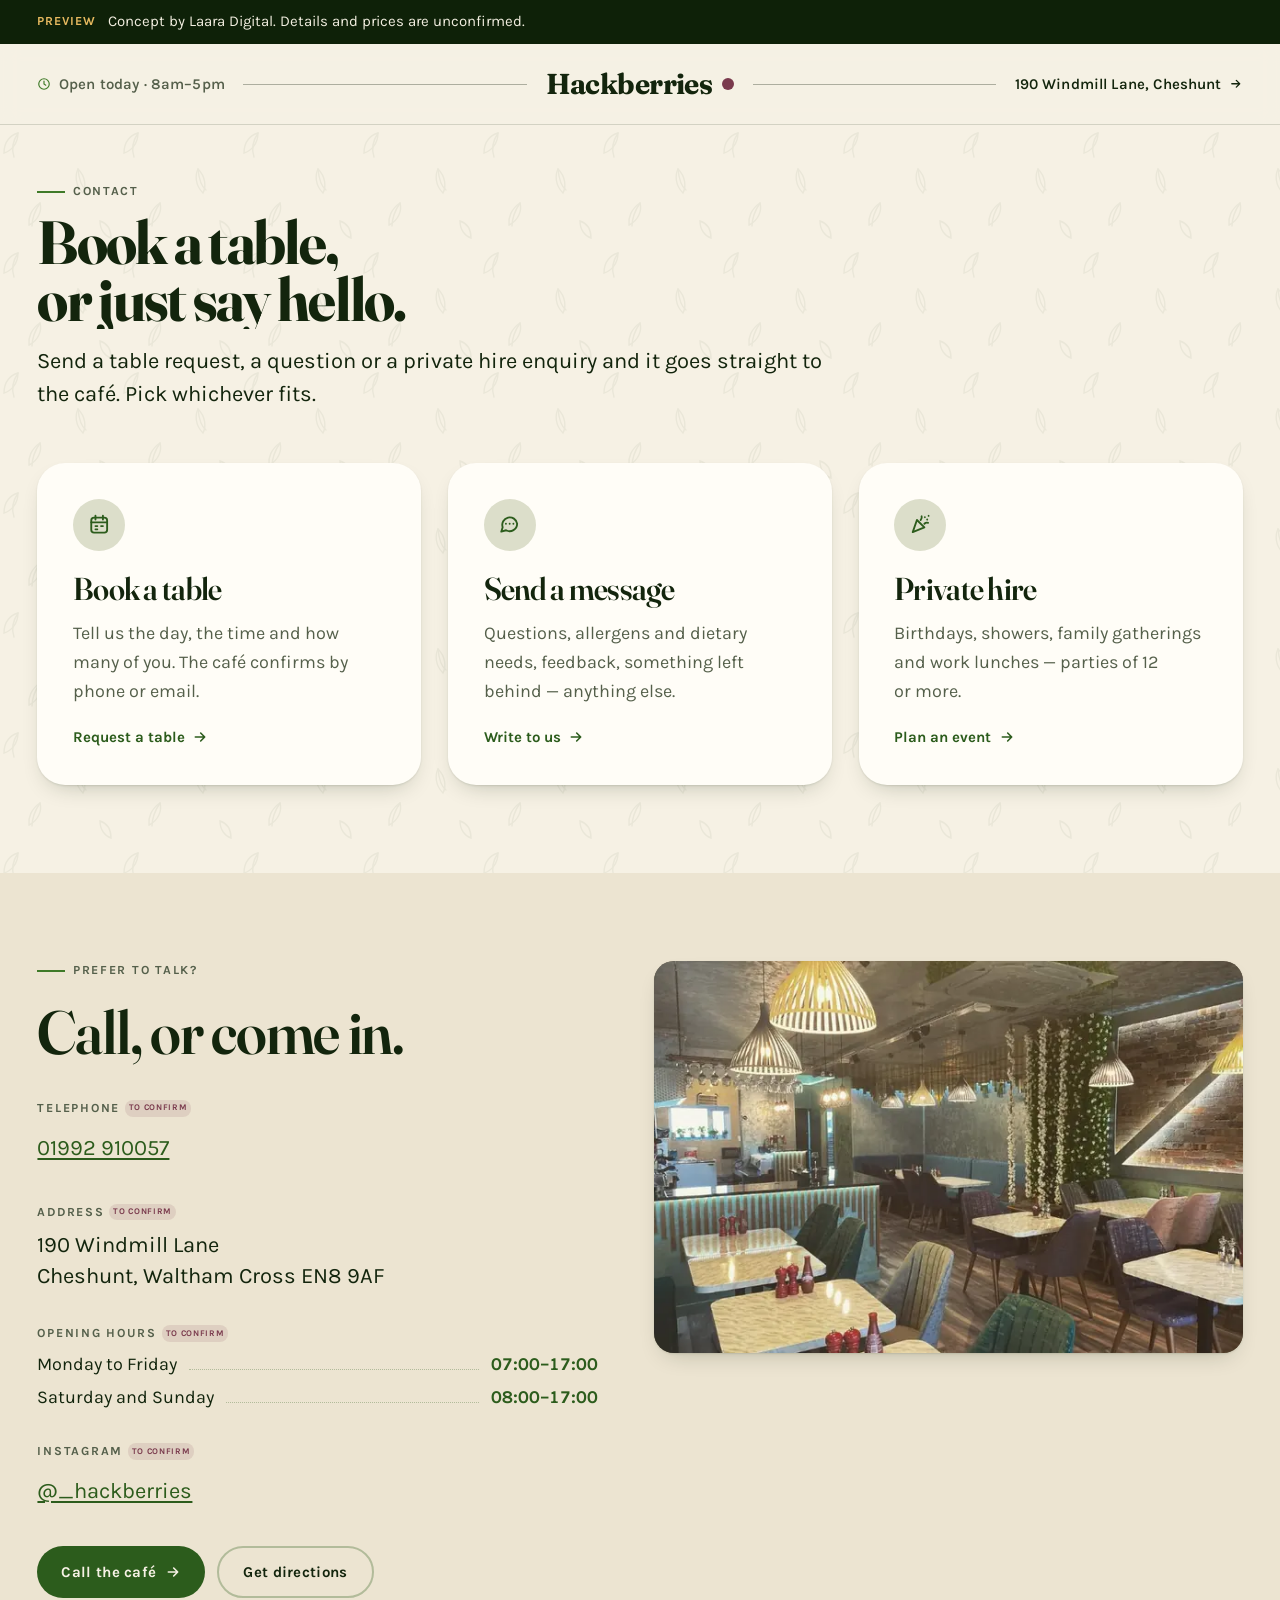
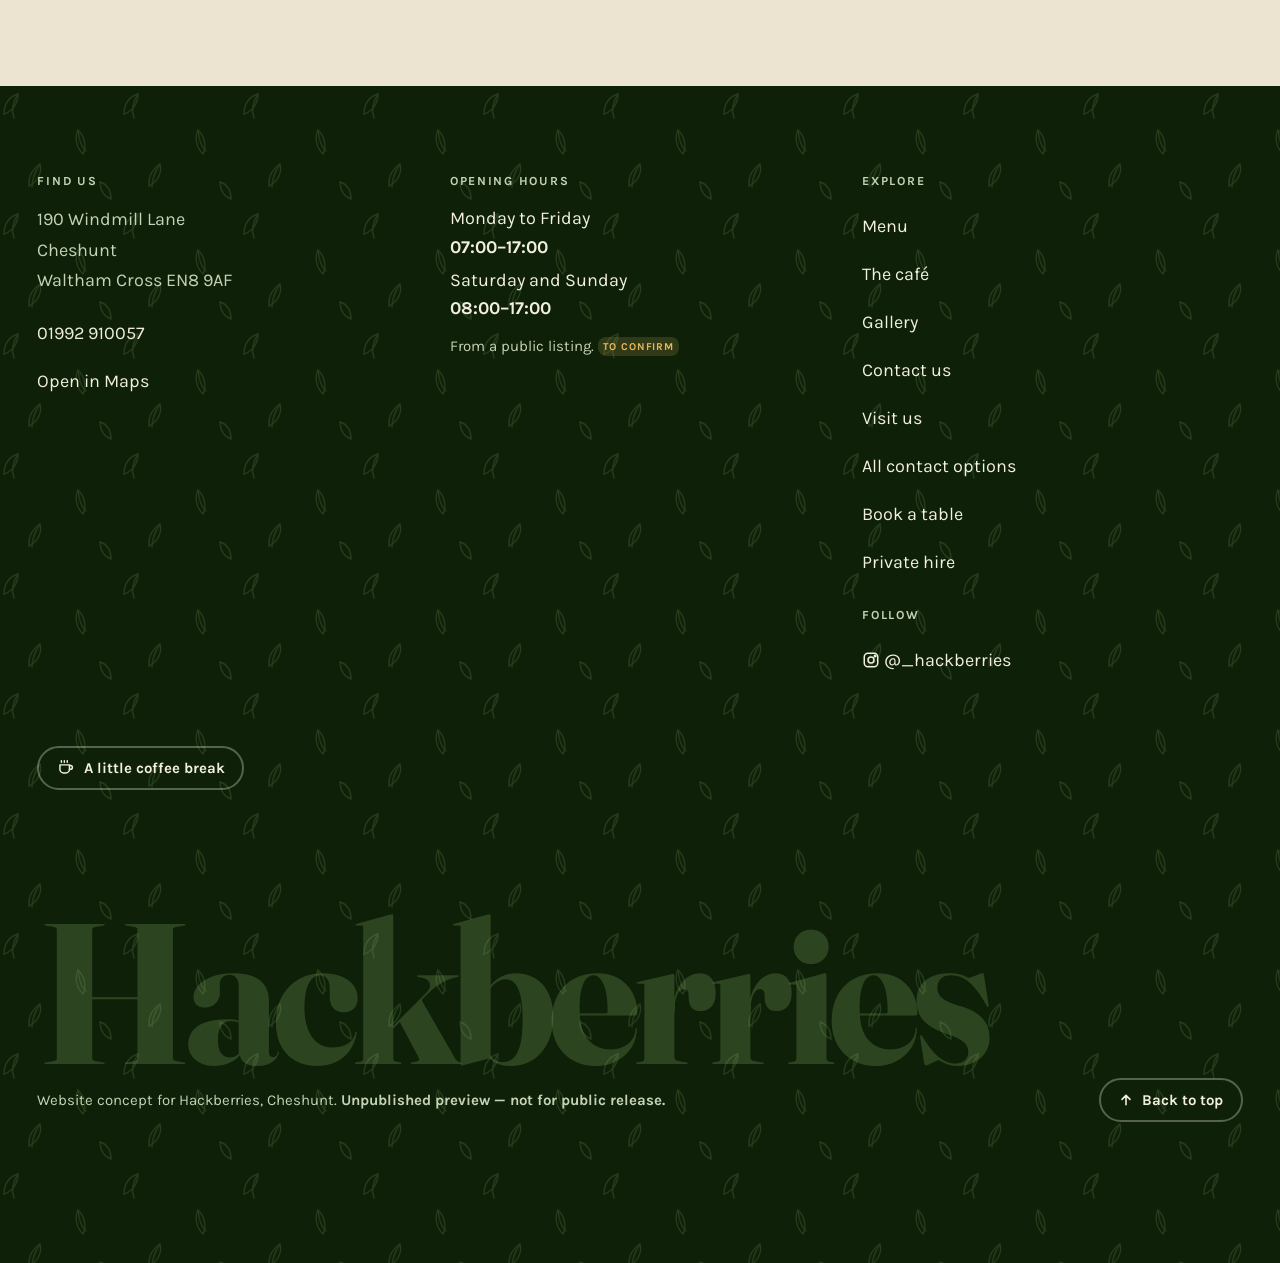
==== contact.html @ 1ef975f0 "Hackberries preview build Co-Authored-By: Claude Opus 5 <noreply@anthropic.com>" ====
<!doctype html>
<html lang="en-GB">
<head>
<meta charset="utf-8">
<meta name="viewport" content="width=device-width, initial-scale=1, viewport-fit=cover">
<title>Contact — Hackberries, Cheshunt</title>
<meta name="description" content="Request a table, send a message or enquire about private hire at Hackberries, the café on Windmill Lane, Cheshunt.">

<!-- Unpublished client concept. This must be reviewed deliberately before any
     real launch: remove the noindex and set STATUS.isPreview to false. -->
<meta name="robots" content="noindex, nofollow">

<meta property="og:type" content="website">
<meta property="og:site_name" content="Hackberries">
<meta property="og:title" content="Contact — Hackberries, Cheshunt">
<meta property="og:description" content="Request a table, send a message or enquire about private hire at Hackberries, the café on Windmill Lane, Cheshunt.">
<meta property="og:image" content="media/dessert-french-toast-square-640.jpg">
<meta property="og:image:width" content="640">
<meta property="og:image:height" content="640">
<meta property="og:image:alt" content="Two thick slices of French toast dusted with icing sugar, piled with banana, strawberries, blueberries, redcurrants, cream and wafer rolls, drizzled with syrup on a blue glazed plate.">
<meta name="twitter:card" content="summary_large_image">
<meta name="theme-color" content="#f7f3ea">

<link rel="icon" href="favicon.svg" type="image/svg+xml">

<link rel="preload" as="font" type="font/woff2" href="fonts/fraunces-latin.woff2" crossorigin>
<link rel="preload" as="font" type="font/woff2" href="fonts/karla-latin.woff2" crossorigin>

<link rel="stylesheet" href="styles/tokens.css">
<link rel="stylesheet" href="styles/base.css">
<link rel="stylesheet" href="styles/components.css">
<link rel="stylesheet" href="styles/sections.css">
<link rel="stylesheet" href="styles/contact.css">
<link rel="stylesheet" href="styles/motion.css">
</head>
<body class="is-contact-page">
<a class="skip-link" href="#main">Skip to content</a>
<div class="preview-bar">
  <div class="shell">
    <b>Preview</b>
    <p>Concept by Laara Digital. Details and prices are unconfirmed.</p>
  </div>
</div>
<span class="header-sentinel" id="header-sentinel" aria-hidden="true"></span>
<header class="site-header" id="site-header">
  <span class="header-progress" id="header-progress" aria-hidden="true"></span>
  <div class="shell header-bar">
    <div class="header-side header-side-start">
      <p class="header-hours" id="header-hours" data-hours="[[[1,2,3,4,5],&quot;7am&quot;,&quot;5pm&quot;],[[6,0],&quot;8am&quot;,&quot;5pm&quot;]]">
        <svg class="icon-clock" viewBox="0 0 24 24" fill="none" stroke="currentColor" stroke-width="2" stroke-linecap="round" stroke-linejoin="round" aria-hidden="true" width="14" height="14"><circle cx="12" cy="12" r="9"/><path d="M12 7v5l3 2"/></svg><span data-hours-text>Open daily · until 5pm</span>
      </p>
      <span class="header-rule" aria-hidden="true"></span>
    </div>
    <a class="wordmark" href="index.html">
      Hackberries<span class="dot-berry" aria-hidden="true"></span>
    </a>
    <div class="header-side header-side-end">
      <span class="header-rule" aria-hidden="true"></span>
      <a class="header-place" href="index.html#visit">
        <span>190 Windmill Lane, Cheshunt</span><svg class="arrow" viewBox="0 0 24 24" fill="none" stroke="currentColor" stroke-width="2.4" stroke-linecap="round" stroke-linejoin="round" aria-hidden="true" width="16" height="16"><path d="M5 12h13M13 6l6 6-6 6"/></svg>
      </a>
      <button class="menu-toggle" type="button" id="menu-toggle"
              aria-expanded="false" aria-controls="nav-panel">
        <span class="bars" aria-hidden="true"><i></i><i></i><i></i></span>
        <span class="label">Menu</span>
      </button>
    </div>
  </div>

</header>

<div class="nav-panel u-dark" id="nav-panel" role="dialog" aria-modal="true"
     aria-label="Site navigation" hidden>
  <div class="nav-panel-head">
    <a class="wordmark" href="index.html">Hackberries<span class="dot-berry" aria-hidden="true"></span></a>
    <button class="nav-panel-close" type="button" id="nav-close" aria-label="Close navigation">
      <svg viewBox="0 0 24 24" fill="none" stroke="currentColor" stroke-width="2.4" stroke-linecap="round" aria-hidden="true"><path d="M6 6l12 12M18 6L6 18"/></svg>
    </button>
  </div>
  <nav aria-label="Main">
    <div class="nav-panel-links">
        <a href="menu.html">
          Menu<span aria-hidden="true">01</span>
        </a>
        <a href="index.html#the-cafe" data-nav-section="the-cafe">
          The café<span aria-hidden="true">02</span>
        </a>
        <a href="index.html#gallery" data-nav-section="gallery">
          Gallery<span aria-hidden="true">03</span>
        </a>
        <a href="index.html#contact-us" data-nav-section="contact-us">
          Contact us<span aria-hidden="true">04</span>
        </a>
        <a href="index.html#visit" data-nav-section="visit">
          Visit us<span aria-hidden="true">05</span>
        </a>
    </div>
  </nav>
  <div class="nav-panel-foot">
    <div class="row">
      <a class="btn" href="#book" data-contact-open="book">Book a table</a>
      <a class="btn btn-secondary" href="tel:+441992910057">Call 01992 910057</a>
      <a class="btn btn-secondary" href="https://www.google.com/maps/search/?api=1&amp;query=Hackberries%2C%20190%20Windmill%20Lane%2C%20Cheshunt%2C%20Waltham%20Cross%20EN8%209AF"
         target="_blank" rel="noopener">Directions</a>
    </div>
    <address>
      190 Windmill Lane<br>
      Cheshunt, Waltham Cross EN8 9AF
    </address>
  </div>
</div>

<main id="main">
<section class="c-hero leafy leafy-dark" id="top">
  <div class="shell">
    <div class="c-hero-copy" data-reveal="drop">
      <p class="eyebrow">Contact</p>
      <h1 data-lines>
        <span class="line"><span>Book a table,</span></span>
        <span class="line"><span>or just say hello.</span></span>
      </h1>
      <p class="lead prose">
        Send a table request, a question or a private hire enquiry and it goes
        straight to the café. Pick whichever fits.
      </p>
    </div>
    <ul class="c-options" data-reveal-group="fan">
      <li>
        <a class="c-option" href="#book" data-contact-open="book">
          <span class="c-option-icon" aria-hidden="true"><svg viewBox="0 0 24 24" fill="none" stroke="currentColor" stroke-width="2" stroke-linecap="round" stroke-linejoin="round" aria-hidden="true"><rect x="3.5" y="5" width="17" height="16" rx="3"/><path d="M3.5 10h17M8 3v4M16 3v4M8 14h2M14 14h2M8 17.5h2"/></svg></span>
          <h2 class="c-option-title">Book a table</h2>
          <p class="c-option-text">Tell us the day, the time and how many of you. The café confirms by phone or email.</p>
          <span class="c-option-go">Request a table <svg class="arrow" viewBox="0 0 24 24" fill="none" stroke="currentColor" stroke-width="2.4" stroke-linecap="round" stroke-linejoin="round" aria-hidden="true" width="16" height="16"><path d="M5 12h13M13 6l6 6-6 6"/></svg></span>
        </a>
      </li>
      <li>
        <a class="c-option" href="#message" data-contact-open="message">
          <span class="c-option-icon" aria-hidden="true"><svg viewBox="0 0 24 24" fill="none" stroke="currentColor" stroke-width="2" stroke-linecap="round" stroke-linejoin="round" aria-hidden="true"><path d="M20.5 11.5a8 8 0 0 1-11.8 7L3.5 20l1.5-4.8a8 8 0 1 1 15.5-3.7z"/><path d="M8.5 11.5h.01M12.5 11.5h.01M16.5 11.5h.01"/></svg></span>
          <h2 class="c-option-title">Send a message</h2>
          <p class="c-option-text">Questions, allergens and dietary needs, feedback, something left behind — anything else.</p>
          <span class="c-option-go">Write to us <svg class="arrow" viewBox="0 0 24 24" fill="none" stroke="currentColor" stroke-width="2.4" stroke-linecap="round" stroke-linejoin="round" aria-hidden="true" width="16" height="16"><path d="M5 12h13M13 6l6 6-6 6"/></svg></span>
        </a>
      </li>
      <li>
        <a class="c-option" href="#private-hire" data-contact-open="private-hire">
          <span class="c-option-icon" aria-hidden="true"><svg viewBox="0 0 24 24" fill="none" stroke="currentColor" stroke-width="2" stroke-linecap="round" stroke-linejoin="round" aria-hidden="true"><path d="M4 20.5l4.5-13 8 8z"/><path d="M13.5 3.5c.5 1.5 0 3-1 4M20.5 10.5c-1.5-.5-3 0-4 1M17 4.5l.01.01M19.5 7l.01.01M21 3l.01.01"/></svg></span>
          <h2 class="c-option-title">Private hire</h2>
          <p class="c-option-text">Birthdays, showers, family gatherings and work lunches — parties of 12 or more.</p>
          <span class="c-option-go">Plan an event <svg class="arrow" viewBox="0 0 24 24" fill="none" stroke="currentColor" stroke-width="2.4" stroke-linecap="round" stroke-linejoin="round" aria-hidden="true" width="16" height="16"><path d="M5 12h13M13 6l6 6-6 6"/></svg></span>
        </a>
      </li>
    </ul>
  </div>
</section>

<section class="section section-band" aria-labelledby="c-direct-h">
  <div class="shell visit-grid">
    <div class="visit-facts" data-reveal="left">
      <div class="section-head c-direct-head">
        <p class="eyebrow">Prefer to talk?</p>
        <h2 id="c-direct-h">Call, or come in.</h2>
      </div>
      <dl class="visit-facts">
        <div class="fact">
          <dt>Telephone <span class="tbc">To confirm</span></dt>
          <dd><a href="tel:+441992910057">01992 910057</a></dd>
        </div>
        <div class="fact">
          <dt>Address <span class="tbc">To confirm</span></dt>
          <dd><address>190 Windmill Lane<br>Cheshunt, Waltham Cross EN8 9AF</address></dd>
        </div>
        <div class="fact">
          <dt>Opening hours <span class="tbc">To confirm</span></dt>
          <dd>
            <ul class="hours-list">
              <li><span class="days">Monday to Friday</span><span class="leader" aria-hidden="true"></span><span class="time">07:00–17:00</span></li>
              <li><span class="days">Saturday and Sunday</span><span class="leader" aria-hidden="true"></span><span class="time">08:00–17:00</span></li>
            </ul>
          </dd>
        </div>
        <div class="fact">
          <dt>Instagram <span class="tbc">To confirm</span></dt>
          <dd><a href="https://www.instagram.com/_hackberries/" target="_blank" rel="noopener">@_hackberries</a></dd>
        </div>
      </dl>
      <div class="visit-actions">
        <a class="btn" href="tel:+441992910057">Call the café <svg class="arrow" viewBox="0 0 24 24" fill="none" stroke="currentColor" stroke-width="2.4" stroke-linecap="round" stroke-linejoin="round" aria-hidden="true" width="16" height="16"><path d="M5 12h13M13 6l6 6-6 6"/></svg></a>
        <a class="btn btn-secondary" href="https://www.google.com/maps/search/?api=1&amp;query=Hackberries%2C%20190%20Windmill%20Lane%2C%20Cheshunt%2C%20Waltham%20Cross%20EN8%209AF" target="_blank" rel="noopener">Get directions</a>
      </div>
    </div>

    <div class="visit-media" data-reveal="right">
      <picture class="frame visit-photo" style="--ph:#796e5b;">
  <source type="image/webp" srcset="media/venue-room-landscape-420.webp 420w, media/venue-room-landscape-640.webp 640w, media/venue-room-landscape-757.webp 757w" sizes="(min-width: 64rem) 40rem, 92vw">
  <img src="media/venue-room-landscape-640.jpg" srcset="media/venue-room-landscape-420.jpg 420w, media/venue-room-landscape-640.jpg 640w, media/venue-room-landscape-757.jpg 757w" sizes="(min-width: 64rem) 40rem, 92vw"
       width="757" height="505" alt="Inside Hackberries: marble-topped tables with green and blue velvet chairs and banquettes, rattan pendant lights, an exposed brick wall and a foliage wall hung with white flowers."
       loading="lazy" decoding="async">
</picture>
    </div>
  </div>
</section>

<div class="shell c-noscript-forms">
<dialog class="contact-dialog" id="contact-dialog" aria-labelledby="contact-title"
        data-hours="[[[1,2,3,4,5],&quot;07:00&quot;,&quot;17:00&quot;],[[6,0],&quot;08:00&quot;,&quot;17:00&quot;]]" data-last-slot="60"
        data-hire-from="12" data-endpoint=""
        data-phone="01992 910057">
  <div class="contact-sheet">
    <div class="contact-head">
      <div>
        <h2 class="contact-title" id="contact-title">Get in touch</h2>
        <p class="contact-sub">Straight to the café. No email app needed.</p>
      </div>
      <button class="contact-close" type="button" data-contact-close aria-label="Close">
        <svg viewBox="0 0 24 24" fill="none" stroke="currentColor" stroke-width="2.4" stroke-linecap="round" aria-hidden="true"><path d="M6 6l12 12M18 6L6 18"/></svg>
      </button>
    </div>
    <p class="cf-preview" role="note"><strong>Preview.</strong>
      These forms are not connected yet, so nothing is sent. Add the Web3Forms
      Access Key in site/data/business.mjs to switch them on.</p>
    <div class="contact-tabs" role="tablist" aria-label="What would you like to do?">
      <span class="contact-tabs-thumb" aria-hidden="true"></span>
      <button class="contact-tab" type="button" role="tab"
              id="contact-tab-book" aria-controls="book" aria-selected="true"
              tabindex="0" data-contact-tab="book">
        <svg viewBox="0 0 24 24" fill="none" stroke="currentColor" stroke-width="2" stroke-linecap="round" stroke-linejoin="round" aria-hidden="true"><rect x="3.5" y="5" width="17" height="16" rx="3"/><path d="M3.5 10h17M8 3v4M16 3v4M8 14h2M14 14h2M8 17.5h2"/></svg><span>Book a table</span>
      </button>
      <button class="contact-tab" type="button" role="tab"
              id="contact-tab-message" aria-controls="message" aria-selected="false"
              tabindex="-1" data-contact-tab="message">
        <svg viewBox="0 0 24 24" fill="none" stroke="currentColor" stroke-width="2" stroke-linecap="round" stroke-linejoin="round" aria-hidden="true"><path d="M20.5 11.5a8 8 0 0 1-11.8 7L3.5 20l1.5-4.8a8 8 0 1 1 15.5-3.7z"/><path d="M8.5 11.5h.01M12.5 11.5h.01M16.5 11.5h.01"/></svg><span>Send a message</span>
      </button>
      <button class="contact-tab" type="button" role="tab"
              id="contact-tab-private-hire" aria-controls="private-hire" aria-selected="false"
              tabindex="-1" data-contact-tab="private-hire">
        <svg viewBox="0 0 24 24" fill="none" stroke="currentColor" stroke-width="2" stroke-linecap="round" stroke-linejoin="round" aria-hidden="true"><path d="M4 20.5l4.5-13 8 8z"/><path d="M13.5 3.5c.5 1.5 0 3-1 4M20.5 10.5c-1.5-.5-3 0-4 1M17 4.5l.01.01M19.5 7l.01.01M21 3l.01.01"/></svg><span>Private hire</span>
      </button>
    </div>
    <div class="contact-panel" role="tabpanel" id="book"
         aria-labelledby="contact-tab-book" data-contact-panel="book">
      <h3 class="cf-panel-title">Book a table</h3>
      <form class="contact-form" data-contact-form="book"
            action="#" method="POST">
        <input type="hidden" name="access_key" value="">
        <input type="hidden" name="subject" value="Table request — Hackberries website">
        <input type="hidden" name="from_name" value="Hackberries website">
        <input type="hidden" name="enquiry" value="Table request">
        <!-- Honeypot: Web3Forms silently drops any submission where this
             checkbox is checked. A real, but off-screen, form control - never
             merely visually hidden - so it is not in the tab order and a
             screen reader has nothing to announce. -->
        <input class="cf-trap" type="checkbox" name="botcheck" tabindex="-1" autocomplete="off" aria-hidden="true">
        <p class="cf-required-note small muted">Fields marked <span class="cf-req" aria-hidden="true">*</span><span class="visually-hidden">with an asterisk</span> are required.</p>
        <div class="cf-grid">
        <div class="cf-field">
          <label class="cf-label" for="cf-book-name">Your name <span class="cf-req" aria-hidden="true">*</span></label>
          <input class="cf-input" type="text" id="cf-book-name" name="name" required
            aria-describedby="cf-book-name-err" data-share="name" autocomplete="name" placeholder="Jane Smith">
          
          <p class="cf-error" id="cf-book-name-err" hidden></p>
        </div>
        <div class="cf-field">
          <label class="cf-label" for="cf-book-email">Email <span class="cf-req" aria-hidden="true">*</span></label>
          <input class="cf-input" type="email" id="cf-book-email" name="email" required
            aria-describedby="cf-book-email-err" data-share="email" autocomplete="email" placeholder="jane@example.com">
          
          <p class="cf-error" id="cf-book-email-err" hidden></p>
        </div>
        <div class="cf-field cf-span-2">
          <label class="cf-label" for="cf-book-phone">Phone <span class="cf-req" aria-hidden="true">*</span></label>
          <input class="cf-input" type="tel" id="cf-book-phone" name="phone" required
            aria-describedby="cf-book-phone-err" data-share="phone" inputmode="tel" pattern="[0-9 +\(\)\-]{10,20}" autocomplete="tel" placeholder="07700 900000">
          
          <p class="cf-error" id="cf-book-phone-err" hidden></p>
        </div>
        <div class="cf-row-3 cf-span-2">
        <div class="cf-field">
          <label class="cf-label" for="cf-book-date">Date <span class="cf-req" aria-hidden="true">*</span></label>
          <input class="cf-input" type="date" id="cf-book-date" name="date" required
            aria-describedby="cf-book-date-err" data-date>
          
          <p class="cf-error" id="cf-book-date-err" hidden></p>
        </div>
        <div class="cf-field">
          <label class="cf-label" for="cf-book-time"><svg class="icon-clock" viewBox="0 0 24 24" fill="none" stroke="currentColor" stroke-width="2" stroke-linecap="round" stroke-linejoin="round" aria-hidden="true" width="14" height="14"><circle cx="12" cy="12" r="9"/><path d="M12 7v5l3 2"/></svg>Time <span class="cf-req" aria-hidden="true">*</span></label>
          <select class="cf-input cf-select" id="cf-book-time" name="time" required
            aria-describedby="cf-book-time-err" data-time>
            <option value="">Select…</option>
            <option value="07:00">7am</option>
            <option value="07:30">7:30am</option>
            <option value="08:00">8am</option>
            <option value="08:30">8:30am</option>
            <option value="09:00">9am</option>
            <option value="09:30">9:30am</option>
            <option value="10:00">10am</option>
            <option value="10:30">10:30am</option>
            <option value="11:00">11am</option>
            <option value="11:30">11:30am</option>
            <option value="12:00">12pm</option>
            <option value="12:30">12:30pm</option>
            <option value="13:00">1pm</option>
            <option value="13:30">1:30pm</option>
            <option value="14:00">2pm</option>
            <option value="14:30">2:30pm</option>
            <option value="15:00">3pm</option>
            <option value="15:30">3:30pm</option>
            <option value="16:00">4pm</option>
          </select>
          
          <p class="cf-error" id="cf-book-time-err" hidden></p>
        </div>
        <div class="cf-field">
          <label class="cf-label" for="cf-book-guests">Guests <span class="cf-req" aria-hidden="true">*</span></label>
          <input class="cf-input" type="number" id="cf-book-guests" name="guests" required
            aria-describedby="cf-book-guests-err" min="1" max="11" step="1" inputmode="numeric" data-guests placeholder="2">
          
          <p class="cf-error" id="cf-book-guests-err" hidden></p>
        </div>
        </div>
        <p class="cf-switch-note cf-span-2 small muted">Party of 12 or more?
          <a href="#private-hire" data-contact-switch="private-hire">Ask about private hire</a>.</p>
        <div class="cf-field cf-span-2">
          <label class="cf-label" for="cf-book-requests">Special requests</label>
          <textarea class="cf-input cf-textarea" rows="3" id="cf-book-requests" name="requests"
            aria-describedby="cf-book-requests-err" placeholder="Allergies, a high chair, celebrating something…"></textarea>
          
          <p class="cf-error" id="cf-book-requests-err" hidden></p>
        </div>
        </div>
        <p class="cf-alert" role="alert" data-contact-alert hidden></p>
        <button class="btn cf-submit" type="submit">
          <span data-submit-label>Request a table</span> <svg class="arrow" viewBox="0 0 24 24" fill="none" stroke="currentColor" stroke-width="2.4" stroke-linecap="round" stroke-linejoin="round" aria-hidden="true" width="16" height="16"><path d="M5 12h13M13 6l6 6-6 6"/></svg>
        </button>
        <p class="cf-foot small muted">This is a request, not a confirmed booking — the café will get back to you. Prefer to talk? Call <a href="tel:+441992910057">01992 910057</a>.</p>
      </form>
      <div class="cf-done" data-contact-done="book" tabindex="-1" hidden>
        <span class="cf-done-mark" aria-hidden="true"><svg viewBox="0 0 24 24" fill="none" stroke="currentColor" stroke-width="2.4" stroke-linecap="round" stroke-linejoin="round" aria-hidden="true"><path d="M5 12.5l4.5 4.5L19 7.5"/></svg></span>
        <h3 class="cf-done-title">Request sent</h3>
        <p class="cf-done-text" data-done-text></p>
        <div class="cf-done-actions">
          <button class="btn" type="button" data-contact-close>Done</button>
          <button class="btn btn-secondary" type="button" data-contact-again>Send another</button>
        </div>
      </div>
    </div>
    <div class="contact-panel" role="tabpanel" id="message"
         aria-labelledby="contact-tab-message" data-contact-panel="message">
      <h3 class="cf-panel-title">Send a message</h3>
      <form class="contact-form" data-contact-form="message"
            action="#" method="POST">
        <input type="hidden" name="access_key" value="">
        <input type="hidden" name="subject" value="Message — Hackberries website">
        <input type="hidden" name="from_name" value="Hackberries website">
        <input type="hidden" name="enquiry" value="Message">
        <!-- Honeypot: Web3Forms silently drops any submission where this
             checkbox is checked. A real, but off-screen, form control - never
             merely visually hidden - so it is not in the tab order and a
             screen reader has nothing to announce. -->
        <input class="cf-trap" type="checkbox" name="botcheck" tabindex="-1" autocomplete="off" aria-hidden="true">
        <p class="cf-required-note small muted">Fields marked <span class="cf-req" aria-hidden="true">*</span><span class="visually-hidden">with an asterisk</span> are required.</p>
        <div class="cf-grid">
        <div class="cf-field">
          <label class="cf-label" for="cf-message-name">Your name <span class="cf-req" aria-hidden="true">*</span></label>
          <input class="cf-input" type="text" id="cf-message-name" name="name" required
            aria-describedby="cf-message-name-err" data-share="name" autocomplete="name" placeholder="Jane Smith">
          
          <p class="cf-error" id="cf-message-name-err" hidden></p>
        </div>
        <div class="cf-field">
          <label class="cf-label" for="cf-message-email">Email <span class="cf-req" aria-hidden="true">*</span></label>
          <input class="cf-input" type="email" id="cf-message-email" name="email" required
            aria-describedby="cf-message-email-err" data-share="email" autocomplete="email" placeholder="jane@example.com">
          
          <p class="cf-error" id="cf-message-email-err" hidden></p>
        </div>
        <div class="cf-field cf-span-2">
          <label class="cf-label" for="cf-message-phone">Phone (optional)</label>
          <input class="cf-input" type="tel" id="cf-message-phone" name="phone"
            aria-describedby="cf-message-phone-err" data-share="phone" inputmode="tel" pattern="[0-9 +\(\)\-]{10,20}" autocomplete="tel" placeholder="07700 900000">
          
          <p class="cf-error" id="cf-message-phone-err" hidden></p>
        </div>
        <div class="cf-field cf-span-2">
          <label class="cf-label" for="cf-message-topic">What is it about? <span class="cf-req" aria-hidden="true">*</span></label>
          <select class="cf-input cf-select" id="cf-message-topic" name="topic" required
            aria-describedby="cf-message-topic-err">
            <option value="">Choose…</option>
            <option value="General question">General question</option>
            <option value="Allergens and dietary needs">Allergens and dietary needs</option>
            <option value="Feedback">Feedback</option>
            <option value="Lost property">Lost property</option>
            <option value="Something else">Something else</option>
          </select>
          
          <p class="cf-error" id="cf-message-topic-err" hidden></p>
        </div>
        <div class="cf-field cf-span-2">
          <label class="cf-label" for="cf-message-message">Message <span class="cf-req" aria-hidden="true">*</span></label>
          <textarea class="cf-input cf-textarea" rows="5" id="cf-message-message" name="message" required
            aria-describedby="cf-message-message-err" minlength="10" placeholder="How can we help?"></textarea>
          
          <p class="cf-error" id="cf-message-message-err" hidden></p>
        </div>
        </div>
        <p class="cf-alert" role="alert" data-contact-alert hidden></p>
        <button class="btn cf-submit" type="submit">
          <span data-submit-label>Send message</span> <svg class="arrow" viewBox="0 0 24 24" fill="none" stroke="currentColor" stroke-width="2.4" stroke-linecap="round" stroke-linejoin="round" aria-hidden="true" width="16" height="16"><path d="M5 12h13M13 6l6 6-6 6"/></svg>
        </button>
        <p class="cf-foot small muted">We read every message and reply by email. For anything on the day, call <a href="tel:+441992910057">01992 910057</a>.</p>
      </form>
      <div class="cf-done" data-contact-done="message" tabindex="-1" hidden>
        <span class="cf-done-mark" aria-hidden="true"><svg viewBox="0 0 24 24" fill="none" stroke="currentColor" stroke-width="2.4" stroke-linecap="round" stroke-linejoin="round" aria-hidden="true"><path d="M5 12.5l4.5 4.5L19 7.5"/></svg></span>
        <h3 class="cf-done-title">Message sent</h3>
        <p class="cf-done-text" data-done-text></p>
        <div class="cf-done-actions">
          <button class="btn" type="button" data-contact-close>Done</button>
          <button class="btn btn-secondary" type="button" data-contact-again>Send another</button>
        </div>
      </div>
    </div>
    <div class="contact-panel" role="tabpanel" id="private-hire"
         aria-labelledby="contact-tab-private-hire" data-contact-panel="private-hire">
      <h3 class="cf-panel-title">Private hire</h3>
      <form class="contact-form" data-contact-form="private-hire"
            action="#" method="POST">
        <input type="hidden" name="access_key" value="">
        <input type="hidden" name="subject" value="Private hire enquiry — Hackberries website">
        <input type="hidden" name="from_name" value="Hackberries website">
        <input type="hidden" name="enquiry" value="Private hire">
        <!-- Honeypot: Web3Forms silently drops any submission where this
             checkbox is checked. A real, but off-screen, form control - never
             merely visually hidden - so it is not in the tab order and a
             screen reader has nothing to announce. -->
        <input class="cf-trap" type="checkbox" name="botcheck" tabindex="-1" autocomplete="off" aria-hidden="true">
        <p class="cf-required-note small muted">Fields marked <span class="cf-req" aria-hidden="true">*</span><span class="visually-hidden">with an asterisk</span> are required.</p>
        <div class="cf-grid">
        <div class="cf-field">
          <label class="cf-label" for="cf-private-hire-name">Your name <span class="cf-req" aria-hidden="true">*</span></label>
          <input class="cf-input" type="text" id="cf-private-hire-name" name="name" required
            aria-describedby="cf-private-hire-name-err" data-share="name" autocomplete="name" placeholder="Jane Smith">
          
          <p class="cf-error" id="cf-private-hire-name-err" hidden></p>
        </div>
        <div class="cf-field">
          <label class="cf-label" for="cf-private-hire-email">Email <span class="cf-req" aria-hidden="true">*</span></label>
          <input class="cf-input" type="email" id="cf-private-hire-email" name="email" required
            aria-describedby="cf-private-hire-email-err" data-share="email" autocomplete="email" placeholder="jane@example.com">
          
          <p class="cf-error" id="cf-private-hire-email-err" hidden></p>
        </div>
        <div class="cf-field cf-span-2">
          <label class="cf-label" for="cf-private-hire-phone">Phone <span class="cf-req" aria-hidden="true">*</span></label>
          <input class="cf-input" type="tel" id="cf-private-hire-phone" name="phone" required
            aria-describedby="cf-private-hire-phone-err" data-share="phone" inputmode="tel" pattern="[0-9 +\(\)\-]{10,20}" autocomplete="tel" placeholder="07700 900000">
          
          <p class="cf-error" id="cf-private-hire-phone-err" hidden></p>
        </div>
        <div class="cf-field">
          <label class="cf-label" for="cf-private-hire-occasion">Occasion <span class="cf-req" aria-hidden="true">*</span></label>
          <select class="cf-input cf-select" id="cf-private-hire-occasion" name="occasion" required
            aria-describedby="cf-private-hire-occasion-err">
            <option value="">Choose…</option>
            <option value="Birthday">Birthday</option>
            <option value="Baby shower">Baby shower</option>
            <option value="Christening or family gathering">Christening or family gathering</option>
            <option value="Work breakfast or lunch">Work breakfast or lunch</option>
            <option value="Something else">Something else</option>
          </select>
          
          <p class="cf-error" id="cf-private-hire-occasion-err" hidden></p>
        </div>
        <div class="cf-field">
          <label class="cf-label" for="cf-private-hire-date">Preferred date <span class="cf-req" aria-hidden="true">*</span></label>
          <input class="cf-input" type="date" id="cf-private-hire-date" name="date" required
            aria-describedby="cf-private-hire-date-err" data-date>
          
          <p class="cf-error" id="cf-private-hire-date-err" hidden></p>
        </div>
        <div class="cf-field">
          <label class="cf-label" for="cf-private-hire-time_of_day">Time of day <span class="cf-req" aria-hidden="true">*</span></label>
          <select class="cf-input cf-select" id="cf-private-hire-time_of_day" name="time_of_day" required
            aria-describedby="cf-private-hire-time_of_day-err">
            <option value="">Choose…</option>
            <option value="Morning">Morning</option>
            <option value="Lunchtime">Lunchtime</option>
            <option value="Afternoon">Afternoon</option>
            <option value="Flexible">Flexible</option>
          </select>
          
          <p class="cf-error" id="cf-private-hire-time_of_day-err" hidden></p>
        </div>
        <div class="cf-field">
          <label class="cf-label" for="cf-private-hire-guests">Guests (approx.) <span class="cf-req" aria-hidden="true">*</span></label>
          <input class="cf-input" type="number" id="cf-private-hire-guests" name="guests" required
            aria-describedby="cf-private-hire-guests-err" min="1" max="200" step="1" inputmode="numeric" placeholder="20">
          
          <p class="cf-error" id="cf-private-hire-guests-err" hidden></p>
        </div>
        <div class="cf-field cf-span-2">
          <label class="cf-label" for="cf-private-hire-details">Tell us about it</label>
          <textarea class="cf-input cf-textarea" rows="4" id="cf-private-hire-details" name="details"
            aria-describedby="cf-private-hire-details-err" placeholder="Food and drinks you would like, decorations, a cake, budget, accessibility…"></textarea>
          
          <p class="cf-error" id="cf-private-hire-details-err" hidden></p>
        </div>
        </div>
        <p class="cf-alert" role="alert" data-contact-alert hidden></p>
        <button class="btn cf-submit" type="submit">
          <span data-submit-label>Send enquiry</span> <svg class="arrow" viewBox="0 0 24 24" fill="none" stroke="currentColor" stroke-width="2.4" stroke-linecap="round" stroke-linejoin="round" aria-hidden="true" width="16" height="16"><path d="M5 12h13M13 6l6 6-6 6"/></svg>
        </button>
        <p class="cf-foot small muted">Tell us roughly what you have in mind and the café will come back with what is possible. Or call <a href="tel:+441992910057">01992 910057</a>.</p>
      </form>
      <div class="cf-done" data-contact-done="private-hire" tabindex="-1" hidden>
        <span class="cf-done-mark" aria-hidden="true"><svg viewBox="0 0 24 24" fill="none" stroke="currentColor" stroke-width="2.4" stroke-linecap="round" stroke-linejoin="round" aria-hidden="true"><path d="M5 12.5l4.5 4.5L19 7.5"/></svg></span>
        <h3 class="cf-done-title">Enquiry sent</h3>
        <p class="cf-done-text" data-done-text></p>
        <div class="cf-done-actions">
          <button class="btn" type="button" data-contact-close>Done</button>
          <button class="btn btn-secondary" type="button" data-contact-again>Send another</button>
        </div>
      </div>
    </div>
  </div>
</dialog>
</div>
</main>

<footer class="site-footer u-dark leafy">
  <div class="shell">
    <div class="footer-grid">
      <div class="footer-col">
        <h2>Find us</h2>
        <address>
          190 Windmill Lane<br>
          Cheshunt<br>
          Waltham Cross EN8 9AF
        </address>
        <ul style="margin-top:1rem">
          <li><a href="tel:+441992910057">01992 910057</a></li>
          <li><a href="https://www.google.com/maps/search/?api=1&amp;query=Hackberries%2C%20190%20Windmill%20Lane%2C%20Cheshunt%2C%20Waltham%20Cross%20EN8%209AF" target="_blank" rel="noopener">Open in Maps</a></li>
        </ul>
      </div>
      <div class="footer-col">
        <h2>Opening hours</h2>
        <ul>
          <li>Monday to Friday<br><strong>07:00–17:00</strong></li>
          <li>Saturday and Sunday<br><strong>08:00–17:00</strong></li>
        </ul>
        <p class="small muted" style="margin-top:.75rem">From a public listing. <span class="tbc">To confirm</span></p>
      </div>
      <div class="footer-col">
        <h2>Explore</h2>
        <ul>
          <li><a href="menu.html">Menu</a></li>
          <li><a href="index.html#the-cafe">The café</a></li>
          <li><a href="index.html#gallery">Gallery</a></li>
          <li><a href="index.html#contact-us">Contact us</a></li>
          <li><a href="index.html#visit">Visit us</a></li>
          <li><a href="contact.html">All contact options</a></li>
          <li><a href="#book" data-contact-open="book">Book a table</a></li>
          <li><a href="#private-hire" data-contact-open="private-hire">Private hire</a></li>
        </ul>
        <h2 style="margin-top:1.5rem">Follow</h2>
        <ul>
        <li><a href="https://www.instagram.com/_hackberries/" target="_blank" rel="noopener"><svg viewBox="0 0 24 24" fill="none" stroke="currentColor" stroke-width="2" stroke-linecap="round" aria-hidden="true" width="18" height="18"><rect x="3" y="3" width="18" height="18" rx="5"/><circle cx="12" cy="12" r="4"/><circle cx="17.5" cy="6.5" r="1"/></svg>&nbsp;@_hackberries</a></li>
        </ul>
      </div>
    </div>

    <div class="coffee-break" id="coffee-break">
      <button class="coffee-btn" type="button" id="coffee-btn"
              aria-describedby="coffee-status">
        <svg viewBox="0 0 24 24" fill="none" stroke="currentColor" stroke-width="2" stroke-linecap="round" stroke-linejoin="round" aria-hidden="true"><path d="M4 8h13v6a5 5 0 0 1-5 5H9a5 5 0 0 1-5-5z"/><path d="M17 9h1.5a2.5 2.5 0 0 1 0 5H17"/><path d="M6 2.5v2M10 2.5v2M14 2.5v2"/></svg><span>A little coffee break</span>
      </button>
      <button class="coffee-btn" type="button" id="coffee-clear" hidden>Clear</button>
      <p class="coffee-status" id="coffee-status" role="status"></p>
      <div class="bean-field" id="bean-field" aria-hidden="true"></div>
    </div>

    <p class="footer-wordmark" aria-hidden="true">Hackberries</p>

    

    <div class="footer-bar">
      <p>
        Website concept for Hackberries, Cheshunt.
        <strong>Unpublished preview — not for public release.</strong>
      </p>
      <a class="to-top" href="#top"><svg viewBox="0 0 24 24" fill="none" stroke="currentColor" stroke-width="2.4" stroke-linecap="round" stroke-linejoin="round" aria-hidden="true" width="16" height="16"><path d="M12 19V5M6 11l6-6 6 6"/></svg> Back to top</a>
    </div>
  </div>
</footer>
<script type="module" src="scripts/contact-page.js"></script>
<noscript>
  <style>
    /* Belt and braces: if scripts are disabled, make sure nothing that the
       enhancement layer would have revealed can ever stay hidden. */
    [data-reveal], [data-reveal-group] > * { opacity: 1 !important; transform: none !important; }
    .fav-controls, .fav-segments, .fav-cursor, .collage-hint, .serve-index, .serve-progress, .serve-swap { display: none !important; }
    /* The strip is scroll-driven; without a script it would sit at zero. Its
       height is kept so the layout does not move. */
    .brew-strip { visibility: hidden !important; }
    /* Contact forms. Without a script there are no tabs: on contact.html the
       pop-up is shown in the page instead, every form stacked and posting
       straight to the form service. */
    .contact-tabs, .contact-close { display: none !important; }
    .contact-dialog {
      display: block !important; position: static !important;
      opacity: 1 !important; transform: none !important;
      margin: 0 auto var(--pad-section) !important;
    }
    .cf-panel-title { display: block !important; }
  </style>
</noscript>
</body>
</html>
---- styles/tokens.css ----
/* ==========================================================================
   Hackberries - design tokens
   --------------------------------------------------------------------------
   BOTANICAL PALETTE, DERIVED FROM THE CLIENT PHOTOGRAPHS.

   Green is the Hackberries brand colour because green is what the room
   actually is: a foliage-and-white-flower wall behind the counter, green
   velvet banquettes, plants on the marble. Sampling all ten supplied
   photographs (64x64, every pixel with hue 70-165deg and saturation >= 0.14)
   put 12.9% of the frame in the green band, and clustered it by lightness:

     deep    L 0.06-0.20   n=2534   #193B0A    <- dominant. Foliage in shadow.
     mid     L 0.20-0.38   n=1589   #436823
     fresh   L 0.38-0.62   n= 566   #79995A
     light   L 0.62-0.85   n= 300   #C1CFB0

   The green ramp below is built on those four anchors. The earlier palette
   read as cream-with-an-accent; this one is green-led, with warm neutrals
   kept deliberately generous so the page never becomes oppressive. Roughly
   half the homepage stays on a cream or oat ground.

   Supporting colours, also sampled:
     warm marble/oat   #DAD5CB #C3BBAE   tabletops, pendant light
     brick / ember     #B14307 #B26C0B   exposed brick, neon sign, toast
     petrol teal       #455A68           banquettes, glazed plates
     blackberry        #9D5669           berry smoothie

   Every foreground/background pairing used below is asserted in
   tools/contrast.mjs. Run `npm run contrast` after any colour change.
   ========================================================================== */

:root {
  /* ---- Green ramp - the brand colour ------------------------------------ */
  --c-forest-deep: #0e2108;    /* deepest ground: hero, gallery, footer */
  --c-forest: #16330d;         /* dark section ground (from sampled #193B0A) */
  --c-bough: #1f4412;          /* raised surface on a dark ground */
  --c-canopy: #2c5c1c;         /* PRIMARY: buttons, active states, links */
  --c-canopy-deep: #234a16;    /* primary hover */
  --c-grass: #3f7a28;          /* fresh grass: rules, indicators, large text */
  --c-leaf: #9fc67b;           /* fresh green ON dark: links, active chips */
  --c-grass-bright: #6faf45;   /* hero accent: the CTA icon and its hover fill.
                                  Only ever carries --c-forest-deep type. */
  --c-leaf-soft: #c3d9a8;      /* pale green: quiet surfaces, dividers */

  /* ---- Warm neutrals - the counterweight -------------------------------- */
  --c-cream: #f6f1e4;          /* page ground - warm marble */
  --c-shell: #ece4d1;          /* recessed surface / alternating band */
  --c-paper: #fffdf7;          /* cards and menu sheets */

  /* ---- Ink and secondary type ------------------------------------------- */
  --c-ink: #13250d;            /* near-black, but a leaf green - primary type */
  --c-mute: #55604b;           /* secondary copy on light - green-grey */
  --c-bark: #6a5a45;           /* warm neutral, for wood/marble contexts */
  --c-on-dark: #f2eee0;        /* copy on dark grounds */
  --c-on-dark-mute: #c6d2b5;   /* secondary copy on dark grounds - green-tinted */

  /* ---- Warm accents - used sparingly, for appetite ---------------------- */
  --c-ember: #b04216;          /* brick + neon sign. Secondary accent only. */
  --c-ember-deep: #8e3210;     /* ember text, for 4.5:1 on cream */
  --c-honey: #e6b95f;          /* pendant glow - small highlights on dark */
  --c-berry: #7a3a4d;          /* blackberry - the wordmark dot, "to confirm" */
  --c-teal: #2f4d5e;           /* banquettes and glazed plates - quiet support */

  /* ---- Semantic roles ---------------------------------------------------- */
  --bg-page: var(--c-cream);
  --bg-band: var(--c-shell);
  --bg-dark: var(--c-forest);
  --bg-deep: var(--c-forest-deep);
  --fg: var(--c-ink);
  --fg-mute: var(--c-mute);

  /* Primary action colour. Green, everywhere, on every ground. */
  --accent: var(--c-canopy);
  --accent-hover: var(--c-canopy-deep);
  --accent-text: var(--c-canopy);
  --accent-on-dark: var(--c-leaf);
  /* The warm accent is deliberately secondary: it marks food, not navigation. */
  --accent-warm: var(--c-ember);
  --accent-warm-text: var(--c-ember-deep);

  --rule: color-mix(in srgb, var(--c-ink) 15%, transparent);
  --rule-strong: color-mix(in srgb, var(--c-ink) 32%, transparent);
  --rule-green: color-mix(in srgb, var(--c-canopy) 30%, transparent);
  --focus: var(--c-canopy);
  --focus-on-dark: var(--c-leaf);

  /* Tinted washes, for surfaces that should read green without going dark. */
  --wash-green: color-mix(in srgb, var(--c-canopy) 7%, var(--c-cream));
  --wash-green-strong: color-mix(in srgb, var(--c-canopy) 13%, var(--c-cream));

  /* ---- Type ------------------------------------------------------------- */
  --font-display: 'Fraunces', 'Iowan Old Style', 'Palatino Linotype',
    'Book Antiqua', Georgia, serif;
  --font-body: 'Karla', 'Segoe UI', system-ui, -apple-system, 'Helvetica Neue',
    Arial, sans-serif;

  /* 44px at 320w -> 112px at 1440w (brief: 44-68 mobile, 80-132 desktop) */
  --t-hero: clamp(2.75rem, 1.55rem + 5.6vw, 5.75rem);
  --t-h2: clamp(2rem, 1.25rem + 3.2vw, 4.25rem);
  --t-h3: clamp(1.375rem, 1.1rem + 1.1vw, 2rem);
  --t-h4: clamp(1.125rem, 1.02rem + 0.42vw, 1.375rem);
  --t-body: clamp(1rem, 0.955rem + 0.22vw, 1.125rem);
  --t-lead: clamp(1.125rem, 1.02rem + 0.5vw, 1.375rem);
  --t-small: clamp(0.875rem, 0.85rem + 0.11vw, 0.9375rem);
  --t-eyebrow: clamp(0.6875rem, 0.66rem + 0.14vw, 0.8125rem);

  --lh-tight: 0.94;
  --lh-snug: 1.15;
  --lh-body: 1.6;
  --measure: 62ch;
  --measure-tight: 46ch;

  /* ---- Space ------------------------------------------------------------ */
  --s-1: 0.25rem;
  --s-2: 0.5rem;
  --s-3: 0.75rem;
  --s-4: 1rem;
  --s-5: 1.5rem;
  --s-6: 2rem;
  --s-7: 3rem;
  --s-8: 4rem;
  --s-9: 6rem;

  /* 40px mobile -> 112px desktop section rhythm */
  --pad-section: clamp(2.5rem, 1.5rem + 5vw, 7rem);
  --pad-gutter: clamp(1.25rem, 0.9rem + 1.8vw, 3rem);
  --shell-max: 84rem;
  --prose-max: 46rem;

  /* ---- Shape ------------------------------------------------------------ */
  --r-sm: 0.5rem;
  --r-md: 0.875rem;
  --r-frame: 1.25rem;
  --r-lg: 1.75rem;
  --r-pill: 999px;

  /* Photographs read as printed frames, not as flat rectangles. */
  --shadow-print:
    0 1px 2px color-mix(in srgb, var(--c-ink) 10%, transparent),
    0 10px 24px -12px color-mix(in srgb, var(--c-ink) 30%, transparent);
  --shadow-lift:
    0 2px 6px color-mix(in srgb, var(--c-ink) 12%, transparent),
    0 26px 50px -20px color-mix(in srgb, var(--c-ink) 42%, transparent);
  --shadow-float:
    0 4px 10px color-mix(in srgb, var(--c-forest-deep) 22%, transparent),
    0 40px 70px -26px color-mix(in srgb, var(--c-forest-deep) 62%, transparent);

  /* ---- Motion ----------------------------------------------------------- */
  /* One ease for entrances, one firmer ease for controls, one spring kept
     for the single small decorative element that is allowed to bounce. */
  --ease-out: cubic-bezier(0.16, 0.84, 0.44, 1);
  --ease-soft: cubic-bezier(0.22, 1, 0.36, 1);
  --ease-firm: cubic-bezier(0.32, 0.72, 0.3, 1);
  --ease-spring: cubic-bezier(0.34, 1.42, 0.64, 1);

  --d-control: 200ms;   /* buttons, chips */
  --d-swap: 280ms;      /* photo crossfades */
  --d-select: 340ms;    /* photo-stack selection */
  --d-panel: 300ms;     /* menu panel */
  --d-reveal: 620ms;    /* section entrance */
  --d-hero-text: 760ms;
  --d-hero-image: 980ms;

  --stagger: 82ms;

  /* Scaled to 0 by the reduced-motion layer in motion.css, so a single
     multiplier disables translation without deleting the transitions. */
  --motion-scale: 1;

  --header-h: 4.25rem;
  /* Height of the "Bean to Brew" strip under the header. Zero unless the page
     carries the strip (html.has-brew), so the menu page is unaffected. */
  --brew-h: 0px;
}

@media (min-width: 60rem) {
  :root {
    --header-h: 5rem;
  }
}

/* ==========================================================================
   "Bean to Brew" - the scroll journey (styles/brew.css, scripts/brew.js)
   --------------------------------------------------------------------------
   Every colour, size and duration the feature uses is here. The JavaScript
   reads the durations and spring values from these properties rather than
   keeping its own copies, so pacing is tuned in one place.
   ========================================================================== */
:root {
  /* Roasted bean. Warm enough to read against both the cream bar and the
     deep green hero; on dark grounds it also gains a pale rim. */
  --brew-bean-hi: #c08650;
  --brew-bean: #7c4a26;
  --brew-bean-deep: #3f220f;
  --brew-bean-crease: #2e180a;
  --brew-bean-rim: transparent;

  /* Coffee, crema and foam. */
  --brew-coffee: #3e2413;
  --brew-crema: #9b6334;
  --brew-crema-hi: #d7a46e;
  --brew-foam: #fbf1de;

  /* Porcelain, in the same warm marble as the page ground. */
  --brew-porcelain: var(--c-paper);
  --brew-porcelain-shade: #dccfb3;
  --brew-cup-inside: #cdbd9c;

  /* Track: rich grass fill on a quiet rail. */
  --brew-fill: var(--c-grass);
  --brew-rail: color-mix(in srgb, var(--c-ink) 11%, transparent);
  --brew-mark: color-mix(in srgb, var(--c-ink) 32%, transparent);
  --brew-mark-hit: var(--c-canopy);

  /* Sizes: 30px bean on a 5px track on desktop. */
  --brew-strip-h: 2.25rem;
  --brew-bean-size: 1.875rem;
  --brew-track: 5px;
  --brew-mark-size: 1.125rem;
  --brew-cup-size: 2.125rem;

  /* Motion. Durations in ms, read by scripts/brew.js as numbers. */
  --brew-intro: 900ms;          /* bean settles, sprout opens */
  --brew-hop: 420ms;            /* hop over a landmark */
  --brew-hop-height: 9px;
  --brew-spring: 190;           /* bean follow stiffness (critically damped) */
  --brew-flight: 950ms;         /* strip -> footer cup */
  --brew-drop: 560ms;
  --brew-pour-delay: 380ms;
  --brew-pour: 1150ms;
  --brew-art-delay: 1350ms;
  --brew-art: 1000ms;
  --brew-steam-delay: 2050ms;
  --brew-steam: 1300ms;
  --brew-stagger: 170ms;
  --brew-settle-delay: 3050ms;
  --brew-settle: 780ms;
  --brew-total: 3900ms;         /* when the sequence is declared complete */
}

@media (max-width: 47.99rem) {
  :root {
    --brew-strip-h: 2rem;
    --brew-bean-size: 1.5rem;
    --brew-track: 4px;
    --brew-mark-size: 0.95rem;
    --brew-cup-size: 1.75rem;
  }
}

html.has-brew { --brew-h: var(--brew-strip-h); }
---- styles/base.css ----
/* ==========================================================================
   Hackberries - reset, typography, shared primitives
   ========================================================================== */

/* ---- Fonts: self-hosted (SIL OFL 1.1). No third-party font request. ------ */
@font-face {
  font-family: 'Fraunces';
  font-style: normal;
  font-weight: 400 800;
  font-display: swap;
  src: url('../fonts/fraunces-latin.woff2') format('woff2');
  unicode-range: U+0000-00FF, U+0131, U+0152-0153, U+02BB-02BC, U+02C6, U+02DA,
    U+02DC, U+0304, U+0308, U+0329, U+2000-206F, U+20AC, U+2122, U+2191, U+2193,
    U+2212, U+2215, U+FEFF, U+FFFD;
}
@font-face {
  font-family: 'Fraunces';
  font-style: normal;
  font-weight: 400 800;
  font-display: swap;
  src: url('../fonts/fraunces-latin-ext.woff2') format('woff2');
  unicode-range: U+0100-02BA, U+02BD-02C5, U+02C7-02CC, U+02CE-02D7, U+02DD-02FF,
    U+0304, U+0308, U+0329, U+1D00-1DBF, U+1E00-1E9F, U+1EF2-1EFF, U+2020,
    U+20A0-20AB, U+20AD-20C0, U+2113, U+2C60-2C7F, U+A720-A7FF;
}
@font-face {
  font-family: 'Karla';
  font-style: normal;
  font-weight: 400 700;
  font-display: swap;
  src: url('../fonts/karla-latin.woff2') format('woff2');
  unicode-range: U+0000-00FF, U+0131, U+0152-0153, U+02BB-02BC, U+02C6, U+02DA,
    U+02DC, U+0304, U+0308, U+0329, U+2000-206F, U+20AC, U+2122, U+2191, U+2193,
    U+2212, U+2215, U+FEFF, U+FFFD;
}
@font-face {
  font-family: 'Karla';
  font-style: normal;
  font-weight: 400 700;
  font-display: swap;
  src: url('../fonts/karla-latin-ext.woff2') format('woff2');
  unicode-range: U+0100-02BA, U+02BD-02C5, U+02C7-02CC, U+02CE-02D7, U+02DD-02FF,
    U+0304, U+0308, U+0329, U+1D00-1DBF, U+1E00-1E9F, U+1EF2-1EFF, U+2020,
    U+20A0-20AB, U+20AD-20C0, U+2113, U+2C60-2C7F, U+A720-A7FF;
}

/* ---- Reset --------------------------------------------------------------- */
*,
*::before,
*::after { box-sizing: border-box; }

/* An author `display` rule outranks the UA’s [hidden] rule, so state this
   explicitly: anything marked hidden stays hidden. */
[hidden] { display: none !important; }

html {
  -webkit-text-size-adjust: 100%;
  scroll-behavior: smooth;
  /* Anchor targets clear the fixed header instead of hiding beneath it. */
  scroll-padding-top: calc(var(--header-h) + var(--brew-h) + 1rem);
}

body {
  margin: 0;
  background: var(--bg-page);
  color: var(--fg);
  font-family: var(--font-body);
  font-size: var(--t-body);
  line-height: var(--lh-body);
  font-synthesis-weight: none;
  -webkit-font-smoothing: antialiased;
  /* Nothing on this site scrolls the page sideways. */
  overflow-x: clip;
}

h1, h2, h3, h4, p, figure, blockquote, ul, ol, dl, dd { margin: 0; }
ul, ol { padding: 0; list-style: none; }

img, picture, svg, video {
  display: block;
  max-width: 100%;
}

/* A <picture> used purely to offer a WebP source generates no box of its own,
   so every rule written against the inner <img> still applies. */
picture.src { display: contents; }
img { height: auto; }

button, input, select, textarea {
  font: inherit;
  color: inherit;
}
button { background: none; border: 0; padding: 0; cursor: pointer; }

/* ---- Focus --------------------------------------------------------------- */
/* Never globally removed. A visible ring on every focusable control. */
:focus-visible {
  outline: 3px solid var(--focus);
  outline-offset: 3px;
  border-radius: var(--r-sm);
}
/* Dark grounds need a light ring to stay visible. */
.on-dark :focus-visible,
.u-dark :focus-visible { outline-color: var(--focus-on-dark); }

.skip-link {
  position: absolute;
  left: var(--s-4);
  top: var(--s-4);
  z-index: 200;
  padding: 0.75rem 1.25rem;
  background: var(--c-canopy);
  color: var(--c-cream);
  border-radius: var(--r-pill);
  font-weight: 700;
  text-decoration: none;
  transform: translateY(-160%);
  transition: transform var(--d-control) var(--ease-firm);
}
.skip-link:focus-visible { transform: translateY(0); }

/* ---- Typography ---------------------------------------------------------- */
.display,
h1, h2, h3 {
  font-family: var(--font-display);
  font-weight: 600;
  line-height: var(--lh-snug);
  letter-spacing: -0.015em;
  /* Fraunces' soft/wonk axes give the headings warmth without a second face. */
  font-variation-settings: 'SOFT' 28, 'WONK' 1, 'opsz' 96;
  text-wrap: balance;
}

h1 {
  font-size: var(--t-hero);
  line-height: var(--lh-tight);
  letter-spacing: -0.028em;
  font-weight: 700;
  font-variation-settings: 'SOFT' 40, 'WONK' 1, 'opsz' 144;
}
h2 { font-size: var(--t-h2); letter-spacing: -0.022em; }
h3 { font-size: var(--t-h3); }
h4 {
  font-family: var(--font-body);
  font-size: var(--t-h4);
  font-weight: 700;
  line-height: 1.3;
  margin: 0;
}

p { text-wrap: pretty; }

/* Headings that are marked up as deliberate lines. The block display is
   declared HERE, unconditionally, not in the reveal layer: without it a
   heading with no JavaScript would collapse its lines into one run of text. */
.line { display: block; }

a { color: var(--accent-text); }
a:hover { color: var(--c-ink); }
/* :where() keeps this at zero added specificity, so component rules such as
   .btn still decide their own colour. Without it, a primary button inside a
   dark surface was repainted honey-on-ember and lost its contrast. */
.on-dark :where(a), .u-dark :where(a) { color: var(--accent-on-dark); }

strong, b { font-weight: 700; }

.eyebrow {
  display: inline-flex;
  align-items: center;
  gap: 0.6em;
  font-size: var(--t-eyebrow);
  font-weight: 700;
  letter-spacing: 0.14em;
  text-transform: uppercase;
  color: var(--c-mute);
  margin: 0;
}
/* A short fresh-green rule: the palette's smallest recurring signature. */
.eyebrow::before {
  content: '';
  width: 1.75rem;
  height: 2px;
  background: var(--c-grass);
  flex: none;
  transform-origin: left center;
  transform: scaleX(var(--eyebrow-rule, 1));
  transition: transform 520ms var(--ease-soft) 120ms;
}
.on-dark .eyebrow, .u-dark .eyebrow { color: var(--c-on-dark-mute); }
.on-dark .eyebrow::before, .u-dark .eyebrow::before { background: var(--c-leaf); }

.lead {
  font-size: var(--t-lead);
  line-height: 1.5;
  max-width: var(--measure);
  color: var(--fg);
}
.prose { max-width: var(--measure); }
.prose-tight { max-width: var(--measure-tight); }
.muted { color: var(--fg-mute); }
.on-dark .muted, .u-dark .muted { color: var(--c-on-dark-mute); }

.small { font-size: var(--t-small); line-height: 1.5; }

/* ---- Layout shell -------------------------------------------------------- */
.shell {
  width: 100%;
  max-width: var(--shell-max);
  margin-inline: auto;
  padding-inline: var(--pad-gutter);
}
.shell-narrow { max-width: 64rem; }

.section {
  padding-block: var(--pad-section);
  position: relative;
  /* A section must never be able to widen the page. Sideways entrances start
     outside the element's resting box, and any element sitting flush to the
     gutter therefore starts outside the VIEWPORT - so this is what makes a
     side entrance safe at all. `clip` rather than `hidden` so the y axis
     stays visible (captions and badges still hang below their boxes) and no
     scroll container is created. */
  overflow-x: clip;
}
.section-band { background: var(--bg-band); }
/* A pale green band: the quiet end of the botanical ramp, used where a
   section needs to read green without going dark. */
.section-wash { background: var(--wash-green); }
.section-dark {
  background: var(--bg-dark);
  color: var(--c-on-dark);
}
.section-deep {
  background: var(--bg-deep);
  color: var(--c-on-dark);
}
.section-dark h1, .section-dark h2, .section-dark h3,
.section-deep h1, .section-deep h2, .section-deep h3 { color: var(--c-on-dark); }

/* ---- Botanical texture ----------------------------------------------------- */
/* A small inline SVG leaf lattice, tiled at low opacity. Vector, ~450 bytes,
   no bitmap noise overlay and no extra request. Decorative only, so it is
   applied through a pseudo-element that cannot intercept input. */
.leafy { position: relative; isolation: isolate; }
.leafy::before {
  content: '';
  position: absolute;
  inset: 0;
  z-index: -1;
  pointer-events: none;
  opacity: var(--leafy-opacity, 0.16);
  background-image: url("data:image/svg+xml,%3Csvg xmlns='http://www.w3.org/2000/svg' width='120' height='120' viewBox='0 0 120 120'%3E%3Cg fill='none' stroke='%239FC67B' stroke-width='1.4' stroke-linecap='round'%3E%3Cpath d='M18 8c0 11-7 18-14 20 0-12 7-18 14-20z'/%3E%3Cpath d='M18 8c-6 9-6 18-4 24'/%3E%3Cpath d='M78 44c8 8 8 18 5 24-8-8-8-18-5-24z'/%3E%3Cpath d='M78 44c1 11 4 18 8 21'/%3E%3Cpath d='M40 78c-9 6-12 15-11 22 10-5 13-15 11-22z'/%3E%3Cpath d='M40 78c-6 9-8 18-8 23'/%3E%3Cpath d='M100 96c0 9 5 15 11 17 0-10-5-15-11-17z'/%3E%3C/g%3E%3C/svg%3E");
  background-size: 120px 120px;
}
/* On light grounds the lattice is drawn in the deep green instead. */
.leafy-dark::before {
  opacity: var(--leafy-opacity, 0.055);
  background-image: url("data:image/svg+xml,%3Csvg xmlns='http://www.w3.org/2000/svg' width='120' height='120' viewBox='0 0 120 120'%3E%3Cg fill='none' stroke='%2316330D' stroke-width='1.4' stroke-linecap='round'%3E%3Cpath d='M18 8c0 11-7 18-14 20 0-12 7-18 14-20z'/%3E%3Cpath d='M18 8c-6 9-6 18-4 24'/%3E%3Cpath d='M78 44c8 8 8 18 5 24-8-8-8-18-5-24z'/%3E%3Cpath d='M78 44c1 11 4 18 8 21'/%3E%3Cpath d='M40 78c-9 6-12 15-11 22 10-5 13-15 11-22z'/%3E%3Cpath d='M40 78c-6 9-8 18-8 23'/%3E%3Cpath d='M100 96c0 9 5 15 11 17 0-10-5-15-11-17z'/%3E%3C/g%3E%3C/svg%3E");
}

.section-head {
  display: flex;
  flex-direction: column;
  gap: var(--s-4);
  margin-bottom: clamp(2rem, 1.2rem + 2.6vw, 3.5rem);
}

/* ---- Buttons ------------------------------------------------------------- */
/* Green is the primary action colour on every ground. On light surfaces that
   is the deep canopy green with cream type; on dark surfaces it inverts to
   fresh leaf green with the darkest green as type, so the button is always
   the greenest thing in its own context. Both directions are asserted in
   tools/contrast.mjs. */
.btn {
  --btn-bg: var(--c-canopy);
  --btn-fg: var(--c-cream);
  position: relative;
  display: inline-flex;
  align-items: center;
  justify-content: center;
  gap: 0.6em;
  /* Comfortably above the 44px minimum target on every breakpoint. */
  min-height: 3rem;
  padding: 0.75rem 1.5rem;
  background: var(--btn-bg);
  color: var(--btn-fg);
  border-radius: var(--r-pill);
  font-weight: 700;
  font-size: var(--t-small);
  letter-spacing: 0.02em;
  text-decoration: none;
  text-align: center;
  overflow: hidden;
  isolation: isolate;
  transition:
    background-color var(--d-control) var(--ease-firm),
    color var(--d-control) var(--ease-firm),
    border-color var(--d-control) var(--ease-firm),
    /* Colour settles firmly; the press itself releases with --ease-spring,
       so the button comes back up with a little more life than it went down
       with. The overshoot is what makes a press feel answered. */
    transform var(--d-control) var(--ease-spring);
}
/* A fresh-green wipe rises through the fill on hover. Purely decorative: the
   colour change alone already signals the state, and the wipe collapses to
   nothing when --motion-scale is 0. */
.btn::after {
  content: '';
  position: absolute;
  inset: 0;
  z-index: -1;
  background: var(--btn-wipe, var(--c-canopy-deep));
  transform: translateY(calc(101% * var(--motion-scale)));
  transition: transform 420ms var(--ease-soft);
}
.btn:hover::after,
.btn:focus-visible::after { transform: translateY(0); }
.btn:hover { --btn-bg: var(--c-canopy-deep); color: var(--btn-fg); }
/* A 1px drop alone is too small for an easing curve to be legible on, so the
   press also takes 2% off the button. Both terms are multiplied by
   --motion-scale, so under reduced motion the button does not move at all and
   the colour change carries the whole acknowledgement. */
.btn:active {
  transform:
    translateY(calc(1px * var(--motion-scale)))
    scale(calc(1 - 0.02 * var(--motion-scale)));
}

.btn .arrow {
  transition: transform var(--d-control) var(--ease-firm);
  will-change: transform;
}
.btn:hover .arrow,
.btn:focus-visible .arrow { transform: translateX(calc(4px * var(--motion-scale))); }

/* Inverted for dark grounds: fresh green fill, deepest green label. */
.on-dark .btn, .u-dark .btn {
  --btn-bg: var(--c-leaf);
  --btn-fg: var(--c-forest-deep);
  --btn-wipe: var(--c-leaf-soft);
}
.on-dark .btn:hover, .u-dark .btn:hover { --btn-bg: var(--c-leaf-soft); }

.btn-secondary {
  --btn-bg: transparent;
  --btn-fg: var(--c-ink);
  --btn-wipe: var(--c-canopy);
  border: 2px solid var(--rule-green);
}
.btn-secondary:hover {
  --btn-bg: var(--c-canopy);
  --btn-fg: var(--c-cream);
  border-color: var(--c-canopy);
}
.on-dark .btn-secondary, .u-dark .btn-secondary {
  --btn-bg: transparent;
  --btn-fg: var(--c-on-dark);
  --btn-wipe: var(--c-leaf);
  border-color: color-mix(in srgb, var(--c-leaf) 46%, transparent);
}
.on-dark .btn-secondary:hover, .u-dark .btn-secondary:hover {
  --btn-bg: var(--c-leaf);
  --btn-fg: var(--c-forest-deep);
  border-color: var(--c-leaf);
}

/* The one warm button: reserved for food-led actions, never for navigation. */
.btn-warm {
  --btn-bg: var(--c-ember);
  --btn-fg: var(--c-cream);
  --btn-wipe: var(--c-ember-deep);
}
.btn-warm:hover { --btn-bg: var(--c-ember-deep); }

.btn-ghost {
  --btn-bg: transparent;
  --btn-fg: var(--accent-text);
  padding-inline: 0.25rem;
  min-height: 2.75rem;
}
.btn-ghost::after { display: none; }
.btn-ghost:hover { --btn-fg: var(--c-ink); }

/* ---- Chips (segmented selectors) ----------------------------------------- */
.chip {
  display: inline-flex;
  align-items: center;
  gap: 0.5em;
  min-height: 2.75rem;
  padding: 0.5rem 1.05rem;
  border: 2px solid var(--rule);
  border-radius: var(--r-pill);
  background: transparent;
  color: var(--fg);
  font-size: var(--t-small);
  font-weight: 700;
  white-space: nowrap;
  transition:
    background-color var(--d-control) var(--ease-firm),
    border-color var(--d-control) var(--ease-firm),
    color var(--d-control) var(--ease-firm),
    transform var(--d-control) var(--ease-spring);
}
.chip:hover { border-color: var(--c-canopy); color: var(--c-canopy); }
.chip:active { transform: scale(calc(1 - 0.03 * var(--motion-scale))); }

/* Selection is carried by fill, border AND a dot - never by colour alone. */
.chip[aria-selected='true'],
.chip[aria-pressed='true'],
.chip.is-active {
  background: var(--c-canopy);
  border-color: var(--c-canopy);
  color: var(--c-cream);
}
.chip .dot {
  width: 0.5rem;
  height: 0.5rem;
  border-radius: 50%;
  background: currentColor;
  opacity: 0;
  flex: none;
  /* The selection dot pops in rather than fading in. This is the clearest
     place on the site for --ease-spring to do visible work: the dot is the
     non-colour half of the selected state (see the note above), so giving it
     an overshoot makes selection register even in peripheral vision. */
  transform: scale(calc(1 - var(--motion-scale)));
  transition:
    opacity var(--d-control) var(--ease-firm),
    transform var(--d-control) var(--ease-spring);
}
.chip[aria-selected='true'] .dot,
.chip[aria-pressed='true'] .dot,
.chip.is-active .dot { opacity: 1; transform: scale(1); }

.on-dark .chip, .u-dark .chip {
  color: var(--c-on-dark);
  border-color: color-mix(in srgb, var(--c-leaf) 32%, transparent);
}
.on-dark .chip:hover, .u-dark .chip:hover {
  border-color: var(--c-leaf);
  color: var(--c-leaf);
}
.on-dark .chip[aria-selected='true'], .u-dark .chip[aria-selected='true'],
.on-dark .chip[aria-pressed='true'], .u-dark .chip[aria-pressed='true'] {
  background: var(--c-leaf);
  border-color: var(--c-leaf);
  color: var(--c-forest-deep);
}

/* ---- Photographic frames -------------------------------------------------- */
/* The supplied photographs are Instagram-resolution (~600-800px on the long
   edge). They are presented as framed prints at close to 1:1 rather than
   stretched full-bleed, which is what keeps them sharp. */
.frame {
  position: relative;
  overflow: hidden;
  border-radius: var(--r-frame);
  background: var(--ph, var(--c-shell));
  box-shadow: var(--shadow-print);
  isolation: isolate;
}
.frame > img {
  width: 100%;
  height: 100%;
  object-fit: cover;
  display: block;
}
.frame-lg { border-radius: var(--r-lg); }

/* ---- Icon buttons --------------------------------------------------------- */
.icon-btn {
  display: inline-flex;
  align-items: center;
  justify-content: center;
  width: 2.875rem;
  height: 2.875rem;
  border-radius: 50%;
  border: 2px solid var(--rule-strong);
  color: var(--fg);
  background: var(--c-paper);
  transition:
    background-color var(--d-control) var(--ease-firm),
    color var(--d-control) var(--ease-firm),
    border-color var(--d-control) var(--ease-firm);
}
.icon-btn:hover { background: var(--c-canopy); color: var(--c-cream); border-color: var(--c-canopy); }
.icon-btn svg { width: 1.125rem; height: 1.125rem; }
.icon-btn[disabled] { opacity: 0.4; cursor: not-allowed; }
.icon-btn[disabled]:hover { background: var(--c-paper); color: var(--fg); border-color: var(--rule-strong); }

/* ---- Utilities ------------------------------------------------------------ */
.visually-hidden {
  position: absolute !important;
  width: 1px; height: 1px;
  padding: 0; margin: -1px;
  overflow: hidden;
  clip-path: inset(50%);
  white-space: nowrap;
  border: 0;
}

.stack > * + * { margin-top: var(--flow, var(--s-4)); }

.rule {
  height: 1px;
  background: var(--rule);
  border: 0;
  margin: 0;
}

/* A printed-menu style leader line between a name and its price. */
.leader {
  flex: 1;
  height: 0;
  border-bottom: 1px dotted var(--rule-strong);
  margin-bottom: 0.32em;
  min-width: 1.5rem;
}

/* ---- Preview banner -------------------------------------------------------- */
/* This is an unpublished client concept. The status is stated plainly and is
   not styled to be dismissible or easy to miss. */
.preview-bar {
  background: var(--c-forest-deep);
  color: var(--c-on-dark);
  font-size: var(--t-small);
  line-height: 1.45;
  padding-block: 0.7rem;
}
.preview-bar .shell {
  display: flex;
  gap: 0.75rem;
  align-items: flex-start;
}
.preview-bar p { margin: 0; }
.preview-bar b {
  color: var(--c-honey);
  flex: none;
  letter-spacing: 0.08em;
  text-transform: uppercase;
  font-size: var(--t-eyebrow);
  padding-top: 0.18em;
}

/* ---- Unconfirmed-fact marker ----------------------------------------------- */
.tbc {
  display: inline-block;
  font-size: 0.7em;
  font-weight: 700;
  letter-spacing: 0.08em;
  text-transform: uppercase;
  color: var(--c-berry);
  background: color-mix(in srgb, var(--c-berry) 12%, transparent);
  border-radius: var(--r-sm);
  padding: 0.15em 0.45em;
  vertical-align: 0.15em;
  white-space: nowrap;
}
.on-dark .tbc, .u-dark .tbc {
  color: var(--c-honey);
  background: color-mix(in srgb, var(--c-honey) 16%, transparent);
}
---- styles/components.css ----
/* ==========================================================================
   Hackberries - header, hero, showcase, menu discovery
   ========================================================================== */

/* ==========================================================================
   1. HEADER + NAVIGATION
   ========================================================================== */
.site-header {
  position: sticky;
  top: 0;
  z-index: 90;
  background: color-mix(in srgb, var(--c-cream) 90%, transparent);
  backdrop-filter: blur(10px);
  border-bottom: 1px solid var(--rule);
  transition:
    background-color 360ms var(--ease-soft),
    border-color 360ms var(--ease-soft),
    color 360ms var(--ease-soft);
}
@supports not (backdrop-filter: blur(4px)) {
  .site-header { background: var(--c-cream); }
}

/* ---- Over-the-hero state --------------------------------------------------- */
/* On the homepage the header starts transparent over the deep green hero and
   resolves to the solid cream bar as soon as the page scrolls. `is-over` is
   added by scripts/nav.js and is removed the moment a sentinel at the top of
   the document leaves the viewport, so the solid state is the default and a
   failed script can only ever leave the readable version. */
.site-header.is-over {
  background: transparent;
  border-bottom-color: transparent;
  color: var(--c-on-dark);
  /* The blur MUST go too. A backdrop-filter over a transparent background
     still paints the filtered backdrop, and at scroll 0 that backdrop is the
     body's cream ground - which rendered as a solid cream bar sitting on top
     of the dark hero. */
  backdrop-filter: none;
}
@supports not (backdrop-filter: blur(4px)) {
  .site-header.is-over { background: transparent; }
}

/* With the header transparent, the hero's green ground has to run underneath
   it rather than starting below it. The header is sticky, so it still takes
   its space in flow; pulling the hero up by exactly that height puts the
   ground behind it, and the matching top padding keeps the copy clear. */
body[data-header-mode='over'] .hero {
  margin-top: calc((var(--header-h) + var(--brew-h)) * -1);
}
/* Over a photograph rather than a flat ground, so the type gets a soft shadow
   as insurance against whatever bright detail happens to sit behind it. */
.site-header.is-over .header-bar { text-shadow: 0 1px 14px rgb(5 14 3 / 0.45); }
.site-header.is-over .wordmark { color: var(--c-on-dark); }
.site-header.is-over .wordmark:hover { color: var(--c-leaf); }
.site-header.is-over .wordmark .dot-berry { background: var(--c-leaf); }
.site-header.is-over .header-hours,
.site-header.is-over .header-place { color: var(--c-on-dark); }
.site-header.is-over .header-hours .icon-clock,
.site-header.is-over .header-place:hover { color: var(--c-leaf); }
.site-header.is-over .header-rule {
  background: color-mix(in srgb, var(--c-on-dark) 40%, transparent);
}
.site-header.is-over .menu-toggle {
  color: var(--c-on-dark);
  border-color: color-mix(in srgb, var(--c-on-dark) 45%, transparent);
  background: rgb(10 26 7 / 0.25);
}
.site-header.is-over .menu-toggle:hover { border-color: var(--c-leaf); color: var(--c-leaf); }
.site-header.is-over :focus-visible { outline-color: var(--focus-on-dark); }

/* Sentinel: a zero-height marker at the very top of the document. When it
   scrolls out of view the header takes its solid state. */
.header-sentinel {
  position: absolute;
  top: 0;
  left: 0;
  width: 1px;
  height: 1px;
  pointer-events: none;
}

/* ---- Scroll progress ------------------------------------------------------- */
/* A one-pixel fresh-green line across the foot of the header. Decorative
   reinforcement of where you are; the dock carries the real section state. */
.header-progress {
  position: absolute;
  left: 0;
  bottom: -1px;
  height: 2px;
  width: 100%;
  transform: scaleX(var(--progress, 0));
  transform-origin: left center;
  background: linear-gradient(90deg, var(--c-canopy), var(--c-grass), var(--c-leaf));
  pointer-events: none;
}
.site-header.is-over .header-progress { opacity: 0; }

/* ---- Bar: hours · rule · WORDMARK · rule · address ----------------------- */
/* Three columns with equal flexible sides, so the wordmark is centred on the
   page whatever the hours and address happen to measure. Each hairline grows
   to fill its side; on smaller screens the rules and the address step out and
   the bar is just the wordmark and the menu button. */
.header-bar {
  min-height: var(--header-h);
  display: grid;
  grid-template-columns: minmax(0, 1fr) auto minmax(0, 1fr);
  align-items: center;
  column-gap: clamp(0.75rem, 0.2rem + 1.2vw, 1.5rem);
}
.header-side {
  display: flex;
  align-items: center;
  gap: clamp(0.75rem, 0.2rem + 1.2vw, 1.5rem);
  min-width: 0;
}
.header-side-end { justify-content: flex-end; }

.header-rule {
  display: none;
  flex: 1 1 auto;
  min-width: 2rem;
  height: 1px;
  background: var(--rule-strong);
  /* Drawn from the wordmark outward: the left rule grows leftward from its
     right end, the right rule rightward from its left end. */
  transform-origin: right center;
  animation: header-rule-draw 1200ms var(--ease-soft) 180ms both;
}
.header-side-end .header-rule { transform-origin: left center; }
@keyframes header-rule-draw {
  from { transform: scaleX(calc(1 - var(--motion-scale))); opacity: 0; }
  to { transform: scaleX(1); opacity: 1; }
}

/* Today's listed hours. A clock, not a dot: a coloured dot reads as a live
   "open now" light, and the site deliberately makes no such claim. */
.header-hours {
  display: none;
  align-items: center;
  gap: 0.5em;
  margin: 0;
  flex: none;
  font-size: var(--t-small);
  font-weight: 600;
  letter-spacing: 0.01em;
  color: var(--fg-mute);
  white-space: nowrap;
}
.header-hours .icon-clock { flex: none; color: var(--c-grass); }

.header-place {
  display: none;
  align-items: center;
  gap: 0.5em;
  min-height: 2.75rem;
  flex: none;
  font-size: var(--t-small);
  font-weight: 600;
  letter-spacing: 0.01em;
  color: var(--fg);
  text-decoration: none;
  white-space: nowrap;
  transition: color var(--d-control) var(--ease-firm);
}
.header-place .arrow {
  width: 0.9em;
  height: 0.9em;
  transition: transform var(--d-control) var(--ease-firm);
}
.header-place:hover { color: var(--accent-text); }
.header-place:hover .arrow { transform: translateX(calc(3px * var(--motion-scale))); }

@media (min-width: 48rem) { .header-hours { display: inline-flex; } }
@media (min-width: 64rem) {
  .header-rule { display: block; }
  .header-place { display: inline-flex; }
}

/* ---- Wordmark ------------------------------------------------------------ */
/* Provisional: set as type, because no vector logo has been supplied.
   See content-needed.md. */
.wordmark {
  font-family: var(--font-display);
  font-weight: 700;
  font-size: clamp(1.3rem, 1rem + 1vw, 1.95rem);
  letter-spacing: -0.02em;
  line-height: 1;
  color: var(--c-ink);
  text-decoration: none;
  font-variation-settings: 'SOFT' 40, 'WONK' 1, 'opsz' 48;
  display: inline-flex;
  align-items: baseline;
  gap: 0.35em;
  flex: none;
  /* Comfortable tap target without disturbing the baseline alignment. */
  min-height: 2.75rem;
  padding-block: 0.5rem;
}
.wordmark .dot-berry {
  width: 0.42em;
  height: 0.42em;
  border-radius: 50%;
  background: var(--c-berry);
  align-self: center;
  flex: none;
}
.wordmark:hover { color: var(--c-canopy); }

/* Desktop links live in the floating dock, not here - no competing bars. */
.header-links { display: none; }

/* ---- Mobile menu panel ---------------------------------------------------- */
.menu-toggle {
  display: inline-flex;
  align-items: center;
  justify-content: center;
  gap: 0.55em;
  min-height: 2.75rem;
  min-width: 2.75rem;
  padding: 0.4rem 0.9rem 0.4rem 0.75rem;
  border: 2px solid var(--rule-strong);
  border-radius: var(--r-pill);
  font-weight: 700;
  font-size: var(--t-small);
  flex: none;
}
@media (max-width: 24.99rem) {
  .menu-toggle { padding: 0.4rem; }
  /* Visually icon-only, but still named "Menu" for assistive tech. */
  .menu-toggle .label {
    position: absolute;
    width: 1px; height: 1px;
    overflow: hidden;
    clip-path: inset(50%);
    white-space: nowrap;
  }
  .wordmark { font-size: 1.2rem; }
}
.menu-toggle .bars { display: grid; gap: 4px; width: 1.05rem; }
.menu-toggle .bars i {
  height: 2px;
  background: currentColor;
  border-radius: 2px;
  transition: transform var(--d-control) var(--ease-firm),
              opacity var(--d-control) var(--ease-firm);
}
.menu-toggle[aria-expanded='true'] .bars i:nth-child(1) {
  transform: translateY(6px) rotate(45deg);
}
.menu-toggle[aria-expanded='true'] .bars i:nth-child(2) { opacity: 0; }
.menu-toggle[aria-expanded='true'] .bars i:nth-child(3) {
  transform: translateY(-6px) rotate(-45deg);
}
@media (min-width: 64rem) { .menu-toggle { display: none; } }

.nav-panel {
  position: fixed;
  inset: 0;
  z-index: 120;
  background: var(--c-forest-deep);
  color: var(--c-on-dark);
  display: flex;
  flex-direction: column;
  padding: max(var(--s-5), env(safe-area-inset-top)) var(--pad-gutter)
           max(var(--s-6), env(safe-area-inset-bottom));
  overflow-y: auto;
  overscroll-behavior: contain;
}
.nav-panel[hidden] { display: none !important; }

.nav-panel-head {
  display: flex;
  align-items: center;
  justify-content: space-between;
  gap: var(--s-4);
  min-height: 3rem;
  margin-bottom: var(--s-7);
}
.nav-panel-head .wordmark { color: var(--c-on-dark); }
.nav-panel-head .wordmark .dot-berry { background: var(--c-leaf); }

.nav-panel-close {
  display: inline-flex;
  align-items: center;
  justify-content: center;
  width: 2.875rem;
  height: 2.875rem;
  border-radius: 50%;
  border: 2px solid color-mix(in srgb, var(--c-on-dark) 35%, transparent);
  color: var(--c-on-dark);
}
.nav-panel-close:hover { background: var(--c-on-dark); color: var(--c-forest-deep); }
.nav-panel-close svg { width: 1.125rem; height: 1.125rem; }

.nav-panel-links { display: grid; gap: 0.35rem; }
.nav-panel-links a {
  display: flex;
  align-items: baseline;
  justify-content: space-between;
  gap: var(--s-4);
  padding: 0.7rem 0;
  font-family: var(--font-display);
  font-size: clamp(2rem, 1.3rem + 3.4vw, 3rem);
  font-weight: 600;
  line-height: 1.1;
  letter-spacing: -0.02em;
  color: var(--c-on-dark);
  text-decoration: none;
  border-bottom: 1px solid color-mix(in srgb, var(--c-on-dark) 18%, transparent);
  font-variation-settings: 'SOFT' 32, 'WONK' 1, 'opsz' 96;
}
.nav-panel-links a:hover { color: var(--c-leaf); }
.nav-panel-links a span {
  font-family: var(--font-body);
  font-size: var(--t-eyebrow);
  font-weight: 700;
  letter-spacing: 0.14em;
  color: var(--c-on-dark-mute);
  flex: none;
}

.nav-panel-foot {
  margin-top: auto;
  padding-top: var(--s-7);
  display: grid;
  gap: var(--s-4);
}
.nav-panel-foot .row { display: flex; flex-wrap: wrap; gap: var(--s-3); }
.nav-panel-foot .btn { flex: 1 1 11.5rem; }
.nav-panel-foot address {
  font-style: normal;
  font-size: var(--t-small);
  color: var(--c-on-dark-mute);
  line-height: 1.6;
}

/* ---- Desktop floating dock ------------------------------------------------ */
/* Appears after the hero. A glass-on-green surface, four destinations, one
   active indicator. Hidden entirely below 64rem so it can never compete with
   the mobile header or utility strip. */
.dock {
  position: fixed;
  left: 50%;
  bottom: 1.75rem;
  z-index: 85;
  display: none;
  align-items: center;
  gap: 0.15rem;
  padding: 0.4rem;
  /* Opaque, not glass: the dock floats over whatever a visitor has scrolled
     to (photography, gallery frames), and tools/audit.mjs asserts every
     rendered control still meets contrast against its true background - a
     translucent surface can't promise that once real content sits behind
     it. background-color carries the opaque guarantee; the gradient is a
     separate background-image layered on top purely for depth (a gradient
     alone would leave background-color at its transparent default). */
  background-color: var(--c-forest-deep);
  background-image: linear-gradient(180deg, var(--c-bough), transparent 65%);
  border: 1px solid color-mix(in srgb, var(--c-leaf) 24%, transparent);
  border-radius: var(--r-pill);
  box-shadow:
    inset 0 1px 0 color-mix(in srgb, var(--c-leaf) 18%, transparent),
    var(--shadow-float);
  transform: translate(-50%, calc(160% * var(--motion-scale)));
  opacity: 0;
  visibility: hidden;
  transition:
    transform 420ms var(--ease-out),
    opacity 300ms var(--ease-out),
    visibility 0s linear 420ms;
}
.dock.is-visible {
  transform: translate(-50%, 0);
  opacity: 1;
  visibility: visible;
  transition-delay: 0s;
}
@media (min-width: 64rem) { .dock { display: flex; } }

/* Once the dock itself has arrived, each destination cascades in a beat
   behind the last (--i is written per link by tools/build-html.mjs) instead
   of appearing as one flat block. Kept as an `animation` rather than folded
   into the hover/press `transition` below, so the stagger delay never bleeds
   into an interaction that happens to touch the same properties. */
.dock a,
.dock .dock-cta {
  opacity: 0;
  transform: translateY(calc(6px * var(--motion-scale)));
}
.dock.is-visible a,
.dock.is-visible .dock-cta {
  animation: dock-in 380ms var(--ease-out) both;
  animation-delay: calc(70ms + var(--stagger) * var(--i, 0));
}
@keyframes dock-in {
  from { opacity: 0; transform: translateY(calc(6px * var(--motion-scale))); }
  to { opacity: 1; transform: translateY(0); }
}

/* A single fresh-green pill slides between destinations rather than four
   independent backgrounds switching on and off. Its position and width are
   measured from the active link by scripts/nav.js. It is decorative: the
   active link also carries aria-current and a visible dot, so the state
   survives the indicator failing to place itself. */
.dock-indicator {
  position: absolute;
  z-index: 0;
  top: 0.4rem;
  left: 0;
  height: calc(100% - 0.8rem);
  width: var(--dock-w, 0px);
  border-radius: var(--r-pill);
  background: var(--c-leaf);
  box-shadow: 0 4px 14px -4px color-mix(in srgb, var(--c-grass-bright) 65%, transparent);
  opacity: 0;
  pointer-events: none;
  transform: translateX(var(--dock-x, 0px));
  transition:
    transform 460ms var(--ease-soft),
    width 460ms var(--ease-soft),
    opacity 240ms var(--ease-out);
}
.dock.has-indicator .dock-indicator { opacity: 1; }

.dock a {
  position: relative;
  z-index: 1;
  display: inline-flex;
  align-items: center;
  gap: 0.5em;
  min-height: 2.75rem;
  padding: 0.5rem 1.15rem;
  border-radius: var(--r-pill);
  color: var(--c-on-dark);
  font-size: var(--t-small);
  font-weight: 700;
  text-decoration: none;
  white-space: nowrap;
  transition: background-color var(--d-control) var(--ease-firm),
              color var(--d-control) var(--ease-firm),
              transform var(--d-control) var(--ease-spring);
}
.dock a:hover { background: color-mix(in srgb, var(--c-leaf) 18%, transparent); color: var(--c-leaf); }
.dock a:active { transform: scale(calc(1 - 0.05 * var(--motion-scale))); }
.dock a[aria-current='true'] { color: var(--c-forest-deep); }
.dock a[aria-current='true']:hover { background: transparent; color: var(--c-forest-deep); }
/* Fallback for a browser where the indicator never gets measured: the active
   link paints its own fill. Overridden above once .has-indicator is set. */
.dock:not(.has-indicator) a[aria-current='true'] { background: var(--c-leaf); }
/* Active state is also marked by a dot, not by colour alone. The dot pops
   in with a little overshoot rather than a flat opacity swap. */
.dock a .dot {
  width: 0.4rem; height: 0.4rem; border-radius: 50%;
  background: currentColor; opacity: 0; flex: none;
  transform: scale(calc(1 - 0.5 * var(--motion-scale)));
  transition: opacity var(--d-control) var(--ease-firm),
              transform 380ms var(--ease-spring);
}
.dock a[aria-current='true'] .dot { opacity: 1; transform: scale(1); }

/* A quiet "01/02/03" index, the same device the off-canvas menu uses next to
   each of its links, surfaces only on hover/focus so it reads as a detail
   rather than clutter. Absolutely positioned so revealing it never reflows
   the pill (which would desync the sliding indicator's measured width). */
.dock a .dock-idx {
  position: absolute;
  top: 0.2rem;
  right: 0.5rem;
  font-family: var(--font-body);
  font-size: 0.6rem;
  font-weight: 700;
  letter-spacing: 0.1em;
  color: var(--c-leaf);
  opacity: 0;
  transform: translateY(calc(2px * var(--motion-scale)));
  transition: opacity var(--d-control) var(--ease-firm),
              transform var(--d-control) var(--ease-firm);
}
.dock a:hover .dock-idx,
.dock a:focus-visible .dock-idx { opacity: 1; transform: translateY(0); }
.dock a[aria-current='true'] .dock-idx { color: var(--c-forest-deep); }

.dock .dock-cta {
  background: var(--c-canopy);
  color: var(--c-cream);
  margin-left: 0.25rem;
  overflow: hidden;
}
.dock .dock-cta:hover { background: var(--c-grass); color: var(--c-cream); }
.dock .dock-cta .arrow { transition: transform var(--d-control) var(--ease-firm); }
.dock .dock-cta:hover .arrow,
.dock .dock-cta:focus-visible .arrow { transform: translateX(calc(3px * var(--motion-scale))); }

/* ---- Mobile utility strip -------------------------------------------------- */
/* Menu / Book / Call / Directions. Does not duplicate the header CTA set, and
   the page reserves space for it so it can never cover footer content. */
.utility-strip {
  position: fixed;
  left: 0; right: 0; bottom: 0;
  z-index: 80;
  display: grid;
  grid-template-columns: repeat(4, 1fr);
  /* Opaque for the same reason as the desktop dock (see its comment): this
     bar sits over whatever the page has scrolled to, and rendered contrast
     is asserted against its true background. */
  background-color: var(--c-forest-deep);
  background-image: linear-gradient(180deg, var(--c-bough), transparent 55%);
  box-shadow: inset 0 1px 0 color-mix(in srgb, var(--c-leaf) 22%, transparent);
  border-top: 1px solid color-mix(in srgb, var(--c-leaf) 20%, transparent);
  padding-bottom: env(safe-area-inset-bottom);
  transform: translateY(calc(110% * var(--motion-scale)));
  transition: transform 320ms var(--ease-out);
}
.utility-strip.is-visible { transform: translateY(0); }
@media (min-width: 64rem) { .utility-strip { display: none; } }

/* Each destination cascades in a beat behind the last, same device as the
   desktop dock (--i is written per link by tools/build-html.mjs). */
.utility-strip a {
  opacity: 0;
  transform: translateY(calc(6px * var(--motion-scale)));
}
.utility-strip.is-visible a {
  animation: strip-in 340ms var(--ease-out) both;
  animation-delay: calc(60ms + var(--stagger) * var(--i, 0));
}
@keyframes strip-in {
  from { opacity: 0; transform: translateY(calc(6px * var(--motion-scale))); }
  to { opacity: 1; transform: translateY(0); }
}

.utility-strip a {
  position: relative;
  display: flex;
  flex-direction: column;
  align-items: center;
  justify-content: center;
  gap: 0.3rem;
  min-height: 3.5rem;
  padding: 0.5rem 0.25rem;
  color: var(--c-on-dark);
  font-size: 0.75rem;
  font-weight: 700;
  letter-spacing: 0.04em;
  text-decoration: none;
}
/* An inset divider rather than a full-bleed line, so the bar reads as one
   soft surface instead of four boxed-off cells. */
.utility-strip a + a::before {
  content: '';
  position: absolute;
  left: 0; top: 0.85rem; bottom: 0.85rem;
  width: 1px;
  background: color-mix(in srgb, var(--c-on-dark) 14%, transparent);
}
.utility-strip a svg { width: 1.05rem; height: 1.05rem; position: relative; }

/* Each icon sits in its own pill that fills in on hover/focus and answers a
   tap with a firm little press, instead of the whole cell flatly recolouring. */
.utility-strip a .icon-chip {
  display: grid;
  place-items: center;
  width: 2.1rem;
  height: 2.1rem;
  border-radius: var(--r-pill);
  background: transparent;
  transition: background-color var(--d-control) var(--ease-firm),
              transform var(--d-control) var(--ease-spring);
}
.utility-strip a:hover .icon-chip,
.utility-strip a:focus-visible .icon-chip {
  background: color-mix(in srgb, var(--c-leaf) 22%, transparent);
}
.utility-strip a:hover,
.utility-strip a:focus-visible { color: var(--c-on-dark); }
.utility-strip a:active .icon-chip { transform: scale(calc(1 - 0.12 * var(--motion-scale))); }

/* "Menu" carries the same primary action as the desktop dock's CTA, so it
   keeps a quiet permanent tint rather than looking identical to the other
   three until touched. */
.utility-strip a.is-primary .icon-chip {
  background: color-mix(in srgb, var(--c-leaf) 16%, transparent);
}
.utility-strip a.is-primary svg { color: var(--c-leaf); }

/* Space so the fixed strip/dock never sits on top of the last content. */
body { padding-bottom: 0; }
@media (max-width: 63.99rem) {
  .site-footer { padding-bottom: calc(3.5rem + env(safe-area-inset-bottom) + var(--s-6)); }
}
@media (min-width: 64rem) {
  .site-footer { padding-bottom: calc(1.75rem + 3.55rem + var(--s-6)); }
}

/* ==========================================================================
   2. HERO
   ========================================================================== */
/* Full-bleed photograph of the room, a deep green veil, and one decision for
   the visitor: explore the menu. Everything else in the first viewport is
   orientation (hours, address, the brew track) or atmosphere.

   Stacking, back to front: the section's own forest-deep ground (the dark
   fallback while the photograph loads, and all that shows if it fails), the
   photograph, the veil, then the copy. `isolation` keeps the negative
   z-indexes inside the section. */
.hero {
  position: relative;
  isolation: isolate;
  display: grid;
  grid-template-rows: 1fr auto;
  /* One screen, less the preview banner above it (measured by nav.js), so the
     scroll cue sits on the fold rather than under it. */
  min-height: 100vh;
  min-height: calc(100svh - var(--preview-h, 0px));
  padding-top: calc(var(--header-h) + var(--brew-h) + clamp(2rem, 1rem + 4vw, 4rem));
  padding-bottom: clamp(0.75rem, 0.4rem + 1vw, 1.5rem);
  overflow: clip;
  background: var(--c-forest-deep);
  color: var(--c-on-dark);
}

/* ---- Photograph ------------------------------------------------------------ */
.hero-media {
  position: absolute;
  inset: 0;
  z-index: -2;
  /* A dark warm brown behind the image while it decodes, so it arrives as a
     brightening rather than a flash. */
  background: #2a2419;
}
.hero-photo,
.hero-photo img {
  display: block;
  width: 100%;
  height: 100%;
}
.hero-photo img {
  object-fit: cover;
  /* If the file ever fails, the alt text must not be painted across the
     header. It is still read out; the dark ground stands in for the image. */
  color: transparent;
  /* Landscape: keep the pendants and the foliage wall; the left edge (the
     kitchen pass) is the part a narrower window can afford to lose. */
  object-position: 58% 42%;
}
@media (max-aspect-ratio: 4/5) {
  .hero-photo img { object-position: 50% 30%; }
}

/* ---- Veil --------------------------------------------------------------------
   Built for THIS photograph, not a flat tint. The brightest, busiest detail in
   the frame - glossy marble tables and red salt mills - sits bottom-left,
   exactly where the headline lives, so the veil is heaviest there. The right
   side, with the foliage wall and brick, is left the most open: it is the
   best part of the picture and nothing is set over it.
   A thin warm layer keeps the pendant glow from being greyed out by the green. */
.hero-veil {
  position: absolute;
  inset: 0;
  z-index: -1;
  pointer-events: none;
  background-color: rgb(14 33 8 / 0.2);
  background-image:
    /* the header and brew track */
    linear-gradient(180deg, rgb(7 18 4 / 0.8) 0%, rgb(7 18 4 / 0.42) 14%, rgb(7 18 4 / 0) 30%),
    /* the copy's corner */
    radial-gradient(115% 95% at 0% 100%,
      rgb(8 22 5 / 0.94) 0%, rgb(8 22 5 / 0.8) 32%, rgb(8 22 5 / 0.34) 62%, rgb(8 22 5 / 0) 82%),
    /* a long, soft left-to-right falloff */
    linear-gradient(90deg, rgb(9 24 6 / 0.5) 0%, rgb(9 24 6 / 0.2) 48%, rgb(9 24 6 / 0) 72%),
    /* a pool of shade exactly behind the note and stamp: without it the
       cream lettering vanishes into the pale marble tabletop at bottom-right */
    radial-gradient(30% 30% at 84% 78%, rgb(8 22 5 / 0.86) 0%, rgb(8 22 5 / 0.62) 45%, rgb(8 22 5 / 0) 100%),
    /* the fold, for the scroll cue */
    linear-gradient(0deg, rgb(7 18 4 / 0.72) 0%, rgb(7 18 4 / 0) 24%),
    /* warmth */
    linear-gradient(rgb(92 52 14 / 0.1), rgb(92 52 14 / 0.1));
}
/* Portrait and narrow screens: the copy spans the width across the lower
   half, so the veil becomes a vertical fade - open over the pendants, deep
   under the type. */
@media (max-aspect-ratio: 4/5), (max-width: 47.99rem) {
  .hero-veil {
    background-image:
      linear-gradient(180deg,
        rgb(7 18 4 / 0.82) 0%, rgb(7 18 4 / 0.3) 20%, rgb(8 22 5 / 0.18) 34%,
        rgb(8 22 5 / 0.78) 58%, rgb(8 22 5 / 0.94) 78%, rgb(7 18 4 / 0.97) 100%),
      linear-gradient(rgb(92 52 14 / 0.1), rgb(92 52 14 / 0.1));
  }
}

/* ---- Copy ------------------------------------------------------------------ */
.hero-inner {
  align-self: end;
  display: grid;
  grid-template-columns: minmax(0, 1fr);
  align-items: end;
  gap: var(--s-6);
  width: 100%;
}
@media (min-width: 64rem) {
  .hero-inner {
    grid-template-columns: minmax(0, 1fr) auto;
    padding-bottom: clamp(0.5rem, -1rem + 2.4vw, 2.5rem);
  }
}

.hero-copy {
  display: grid;
  justify-items: start;
  gap: clamp(1.1rem, 0.8rem + 1vw, 1.75rem);
  max-width: 52rem;
}

/* Three lines on desktop, and no more than four on a phone: "Right here in
   Cheshunt." is one masked line that may wrap once at small sizes. */
.hero h1 {
  font-size: clamp(2.5rem, 1.25rem + 4.1vw, 5rem);
  line-height: 0.98;
  letter-spacing: -0.03em;
  color: var(--c-on-dark);
  text-shadow: 0 2px 34px rgb(4 12 2 / 0.4);
}
.hero h1 .line { display: block; overflow: hidden; padding-bottom: 0.07em; }
.hero h1 .line > span { display: block; }
.hero h1 em { font-style: normal; color: var(--c-leaf); }

.hero-lead {
  max-width: 36ch;
  font-size: var(--t-lead);
  line-height: 1.5;
  color: color-mix(in srgb, var(--c-on-dark) 90%, var(--c-leaf));
  text-shadow: 0 1px 18px rgb(4 12 2 / 0.5);
}

.hero-actions {
  display: flex;
  flex-wrap: wrap;
  align-items: center;
  gap: var(--s-4) var(--s-6);
  margin-top: var(--s-2);
}

/* ---- The one call to action ---------------------------------------------------
   Glass, not a pill: a softly squared translucent panel with a hairline edge
   and a solid grass-green arrow tile, so the eye lands on the green before it
   reads the label. On hover a grass-to-pale-green fill sweeps in from the
   left and the label turns forest-deep; the panel lifts 2px and the arrow
   steps up and right. Every travel term is multiplied by --motion-scale, so
   under reduced motion the fill simply fades in. */
.cta-glass {
  position: relative;
  isolation: isolate;
  overflow: hidden;
  display: inline-flex;
  align-items: center;
  gap: 1.1rem;
  min-height: 3.75rem;
  padding: 0.5rem 0.5rem 0.5rem 1.6rem;
  border: 1px solid color-mix(in srgb, var(--c-on-dark) 42%, transparent);
  border-radius: var(--r-md);
  background: rgb(12 30 8 / 0.34);
  -webkit-backdrop-filter: blur(14px) saturate(1.25);
  backdrop-filter: blur(14px) saturate(1.25);
  box-shadow:
    inset 0 1px 0 color-mix(in srgb, var(--c-on-dark) 20%, transparent),
    0 18px 40px -22px rgb(0 0 0 / 0.7);
  color: var(--c-on-dark);
  font-size: 1.0625rem;
  font-weight: 700;
  letter-spacing: 0.015em;
  text-decoration: none;
  transition:
    transform 460ms var(--ease-soft),
    color 320ms var(--ease-soft),
    border-color 320ms var(--ease-soft),
    box-shadow 460ms var(--ease-soft);
}
@supports not ((backdrop-filter: blur(1px)) or (-webkit-backdrop-filter: blur(1px))) {
  .cta-glass { background: rgb(12 30 8 / 0.72); }
}
.cta-glass::before {
  content: '';
  position: absolute;
  inset: 0;
  z-index: -1;
  background: linear-gradient(100deg, var(--c-grass-bright) 0%, var(--c-leaf) 55%, var(--c-leaf-soft) 100%);
  opacity: 0;
  transform: scaleX(calc(1 - var(--motion-scale)));
  transform-origin: left center;
  transition:
    transform 560ms var(--ease-soft),
    opacity 220ms var(--ease-soft);
}
.cta-glass-icon {
  display: grid;
  place-items: center;
  width: 2.75rem;
  height: 2.75rem;
  flex: none;
  border-radius: calc(var(--r-md) - 0.3rem);
  background: var(--c-grass-bright);
  color: var(--c-forest-deep);
  transition: background-color 320ms var(--ease-soft), color 320ms var(--ease-soft);
}
.cta-glass-icon svg {
  width: 1.2rem;
  height: 1.2rem;
  transition: transform 460ms var(--ease-soft);
}

.cta-glass:hover,
.cta-glass:focus-visible {
  color: var(--c-forest-deep);
  border-color: var(--c-grass-bright);
  transform: translateY(calc(-2px * var(--motion-scale)));
  box-shadow:
    0 0 0 4px color-mix(in srgb, var(--c-grass-bright) 18%, transparent),
    0 22px 44px -20px color-mix(in srgb, var(--c-grass-bright) 55%, transparent);
}
.cta-glass:hover::before,
.cta-glass:focus-visible::before { opacity: 1; transform: scaleX(1); }
.cta-glass:hover .cta-glass-icon,
.cta-glass:focus-visible .cta-glass-icon { background: var(--c-forest-deep); color: var(--c-grass-bright); }
.cta-glass:hover .cta-glass-icon svg,
.cta-glass:focus-visible .cta-glass-icon svg {
  transform: translate(calc(2px * var(--motion-scale)), calc(-2px * var(--motion-scale)));
}
.cta-glass:active { transform: translateY(0) scale(calc(1 - 0.015 * var(--motion-scale))); }
.cta-glass:focus-visible { outline: 2px solid var(--c-leaf); outline-offset: 4px; }

/* Phones and tablets: the header has no room for the address, so the hero
   carries one small text link to it instead. Desktop has it in the header. */
.hero-findus {
  display: inline-flex;
  align-items: center;
  gap: 0.45em;
  min-height: 2.75rem;
  font-weight: 700;
  font-size: var(--t-small);
  letter-spacing: 0.02em;
  text-decoration: underline;
  text-decoration-thickness: 1px;
  text-underline-offset: 0.35em;
  text-decoration-color: color-mix(in srgb, var(--c-leaf) 60%, transparent);
}
.on-dark .hero-findus { color: var(--c-on-dark); }
.on-dark .hero-findus:hover { color: var(--c-leaf); }
.hero-findus .arrow { width: 0.95em; height: 0.95em; transition: transform var(--d-control) var(--ease-firm); }
.hero-findus:hover .arrow { transform: translateX(calc(3px * var(--motion-scale))); }
@media (min-width: 64rem) { .hero-findus { display: none; } }

/* ---- Signature details (desktop) ---------------------------------------------
   The hand-lettered note leads the eye to the stamp. Both sit bottom-right,
   over the chairs, below the foliage wall rather than on it. Left out below
   64rem, where the brief is one headline, one line, one action. */
.hero-aside {
  display: none;
  align-items: center;
  gap: clamp(0.75rem, 0.2rem + 1vw, 1.25rem);
}
@media (min-width: 64rem) { .hero-aside { display: flex; } }

/* Lifted with a margin, not a transform: the entrance clips this box, and a
   transform would move the lettering out from under its own clip. */
.hero-note { margin: 0 0 1.75rem; }
.hero-note svg {
  display: block;
  width: clamp(10rem, 5rem + 6vw, 13rem);
  height: auto;
  fill: var(--c-cream);
  opacity: 0.94;
  transform: rotate(-5deg);
  filter: drop-shadow(0 2px 10px rgb(4 12 2 / 0.55));
}

.hero-stamp {
  width: clamp(6.25rem, 3.5rem + 3.4vw, 7.75rem);
  aspect-ratio: 1;
  flex: none;
  border-radius: 50%;
  color: var(--c-on-dark);
  background: rgb(10 26 7 / 0.5);
  -webkit-backdrop-filter: blur(8px);
  backdrop-filter: blur(8px);
}
.hero-stamp svg { display: block; width: 100%; height: 100%; overflow: visible; }
.hero-stamp-edge { fill: none; stroke: currentColor; stroke-opacity: 0.38; stroke-width: 1; }
.hero-stamp-inner {
  fill: none;
  stroke: var(--c-leaf);
  stroke-opacity: 0.55;
  stroke-width: 1;
  stroke-dasharray: 2 4;
}
.hero-stamp text { fill: currentColor; fill-opacity: 0.9; }
.hero-stamp-ring {
  transform-origin: 60px 60px;
  animation: stamp-turn 60s linear infinite;
}
.hero-stamp-leaf path { fill: var(--c-grass-bright); }
.hero-stamp-leaf .vein {
  fill: none;
  stroke: var(--c-forest-deep);
  stroke-width: 1.3;
  stroke-linecap: round;
}
@keyframes stamp-turn { to { transform: rotate(360deg); } }

/* ==========================================================================
   3. SIGNATURE SHOWCASE - "Find your favourite"
   --------------------------------------------------------------------------
   Four photographs stand side by side as slats. The chosen one opens wide,
   the others stay narrow, and hovering a closed slat widens it a little
   before it is clicked. A paper card beside the slats carries the dish and
   the controls. Photographs are only ever scaled and moved a few pixels,
   never rotated.
   ========================================================================== */
@property --wash {
  syntax: '<color>';
  inherits: false;
  initial-value: #3f7a28;
}

#favourites .section-head { margin-bottom: clamp(1.5rem, 0.8rem + 2vw, 2.5rem); }

.fav {
  --fav-dwell: 2.5s;
  position: relative;
  display: grid;
  grid-template-columns: minmax(0, 1fr);
  gap: clamp(1rem, 0.6rem + 1.6vw, 1.75rem);
  /* The wash spills past the grid; clipped sideways so it cannot widen the
     page on a phone. */
  overflow-x: clip;
  padding-block: 1rem;
  margin-block: -1rem;
}
@media (min-width: 64rem) {
  .fav {
    grid-template-columns: minmax(0, 1.55fr) minmax(0, 1fr);
    align-items: stretch;
  }
}

/* A soft light behind the slats, tinted by whichever dish is open. The colour
   is a registered custom property, so it fades between dishes instead of
   jumping. */
.fav-wash {
  position: absolute;
  inset: 8% 30% 8% 0;
  z-index: -1;
  pointer-events: none;
  background: radial-gradient(closest-side,
    color-mix(in srgb, var(--wash) 55%, var(--c-grass)),
    transparent);
  filter: blur(48px);
  opacity: 0.38;
  transition: --wash 900ms var(--ease-soft);
}

/* ---- The slats ------------------------------------------------------------- */
.fav-rail {
  display: flex;
  flex-direction: column;
  gap: 0.5rem;
  height: clamp(32rem, 140vw, 38rem);
  touch-action: pan-y;
}
@media (min-width: 40rem) {
  .fav-rail {
    flex-direction: row;
    gap: 0.625rem;
    height: clamp(26rem, 58vw, 34rem);
  }
}
@media (min-width: 64rem) {
  .fav-rail { height: clamp(32rem, 72vh, 40rem); }
}

.fav-slat {
  --grow: 1;
  position: relative;
  flex: var(--grow) 1 0;
  min-width: 0;
  min-height: 4rem;
  padding: 0;
  border: 0;
  border-radius: var(--r-lg);
  overflow: hidden;
  isolation: isolate;
  background: var(--ph, var(--c-shell));
  color: var(--c-on-dark);
  font: inherit;
  text-align: left;
  cursor: pointer;
  box-shadow: var(--shadow-print);
  transition:
    flex-grow 760ms var(--ease-soft),
    box-shadow 500ms var(--ease-soft);
}
@media (min-width: 40rem) {
  .fav-slat { min-height: 0; min-width: 4.25rem; }
}
.fav-slat[aria-selected='true'] {
  --grow: 5;
  cursor: default;
  /* The shadow takes the photograph's own colour. */
  box-shadow:
    0 2px 6px color-mix(in srgb, var(--c-ink) 14%, transparent),
    0 34px 60px -26px color-mix(in srgb, var(--ph, var(--c-ink)) 70%, var(--c-ink));
}
@media (hover: hover) and (pointer: fine) {
  .fav-slat:not([aria-selected='true']):hover { --grow: 1.6; }
}
.fav-slat:focus-visible {
  outline: 3px solid var(--focus);
  outline-offset: 3px;
}
.fav-slat:active:not([aria-selected='true']) {
  scale: calc(1 - 0.015 * var(--motion-scale));
}

.fav-slat img {
  position: absolute;
  inset: 0;
  width: 100%;
  height: 100%;
  object-fit: cover;
  z-index: -2;
  /* Closed slats sit slightly zoomed and muted; the open one resolves. */
  scale: calc(1 + 0.14 * var(--motion-scale));
  translate: calc(var(--px, 0) * 1px) calc(var(--py, 0) * 1px);
  filter: saturate(0.72) brightness(0.86);
  transition:
    scale 900ms var(--ease-soft),
    translate 700ms var(--ease-soft),
    filter 600ms var(--ease-soft);
}
.fav-slat:hover img { filter: saturate(0.95) brightness(0.95); }
.fav-slat[aria-selected='true'] img {
  scale: calc(1 + 0.03 * var(--motion-scale));
  filter: none;
}
/* A slow push-in while a dish is open. */
.fav.is-live .fav-slat[aria-selected='true'] img {
  animation: fav-push 12s var(--ease-out) both;
}
@keyframes fav-push {
  from { scale: calc(1 + 0.03 * var(--motion-scale)); }
  to { scale: calc(1 + 0.11 * var(--motion-scale)); }
}

/* Shade: heavy on a closed slat so its label reads, a low gradient on the
   open one so the photograph shows. */
.fav-shade {
  position: absolute;
  inset: 0;
  z-index: -1;
  pointer-events: none;
  background:
    linear-gradient(to top, rgb(9 22 5 / 0.82) 0%, rgb(9 22 5 / 0.35) 38%, transparent 62%),
    rgb(9 22 5 / 0.4);
  transition: background-color 600ms var(--ease-soft);
}
.fav-slat[aria-selected='true'] .fav-shade {
  background:
    linear-gradient(to top, rgb(9 22 5 / 0.62) 0%, rgb(9 22 5 / 0.12) 30%, transparent 48%),
    rgb(9 22 5 / 0);
}

/* A soft light that follows the pointer across the open photograph. */
.fav-glare {
  position: absolute;
  inset: 0;
  z-index: -1;
  pointer-events: none;
  opacity: 0;
  background: radial-gradient(circle at var(--gx, 50%) var(--gy, 40%),
    rgb(255 250 235 / 0.22), transparent 42%);
  transition: opacity 400ms var(--ease-soft);
}
@media (hover: hover) and (pointer: fine) {
  .fav-slat[aria-selected='true']:hover .fav-glare { opacity: 1; }
}

.fav-num {
  position: absolute;
  top: 0.875rem;
  left: 0.875rem;
  display: grid;
  place-items: center;
  width: 2.5rem;
  height: 2.5rem;
  border-radius: 50%;
  font-family: var(--font-display);
  font-size: 0.9375rem;
  font-weight: 700;
  font-variant-numeric: tabular-nums;
  color: var(--c-cream);
  background: rgb(9 22 5 / 0.35);
  border: 1px solid rgb(246 241 228 / 0.35);
  backdrop-filter: blur(6px);
  transition: background-color 400ms var(--ease-soft), color 400ms var(--ease-soft);
}
.fav-slat[aria-selected='true'] .fav-num {
  background: var(--c-cream);
  color: var(--c-canopy);
  border-color: var(--c-cream);
}
/* On a phone a closed slat is a short strip: the number sits at the left,
   centred on the strip, beside its label. */
@media (max-width: 39.99rem) {
  .fav-slat:not([aria-selected='true']) .fav-num {
    top: 50%;
    translate: 0 -50%;
    width: 2.25rem;
    height: 2.25rem;
  }
}

/* The label of a closed slat. Upright on a phone, where the slat is a wide
   strip; turned on its side when the slats stand up. */
.fav-side {
  position: absolute;
  font-family: var(--font-display);
  font-weight: 600;
  font-size: 1.0625rem;
  letter-spacing: 0.01em;
  color: var(--c-cream);
  white-space: nowrap;
  pointer-events: none;
  opacity: 1;
  transition: opacity 320ms var(--ease-out) 260ms;
  left: 3.75rem;
  top: 50%;
  translate: 0 -50%;
}
@media (min-width: 40rem) {
  .fav-side {
    left: 50%;
    top: auto;
    bottom: 1.25rem;
    translate: -50% 0;
    writing-mode: vertical-rl;
    rotate: 180deg;
  }
}
.fav-slat[aria-selected='true'] .fav-side {
  opacity: 0;
  transition: opacity 160ms var(--ease-out);
}

/* The open slat's label, carried on a green tag. */
.fav-tag {
  position: absolute;
  left: 1rem;
  bottom: 1.4rem;
  display: inline-flex;
  align-items: center;
  gap: 0.5em;
  padding: 0.45rem 0.9rem 0.45rem 0.75rem;
  border-radius: var(--r-pill);
  background: var(--c-canopy);
  color: var(--c-cream);
  font-size: var(--t-small);
  font-weight: 700;
  letter-spacing: 0.02em;
  white-space: nowrap;
  opacity: 0;
  translate: 0 calc(10px * var(--motion-scale));
  transition:
    opacity 200ms var(--ease-out),
    translate 200ms var(--ease-out);
}
.fav-tag::before {
  content: '';
  width: 0.45rem;
  height: 0.45rem;
  border-radius: 50%;
  background: var(--c-leaf);
}
.fav-slat[aria-selected='true'] .fav-tag {
  opacity: 1;
  translate: 0 0;
  transition:
    opacity 420ms var(--ease-soft) 280ms,
    translate 520ms var(--ease-soft) 280ms;
}

/* Time left on the open dish, while the showcase plays. */
.fav-bar {
  position: absolute;
  left: 1rem;
  right: 1rem;
  bottom: 0.65rem;
  height: 3px;
  border-radius: 3px;
  background: rgb(246 241 228 / 0.28);
  overflow: hidden;
  opacity: 0;
  transition: opacity 300ms var(--ease-out);
}
.fav-bar i {
  display: block;
  height: 100%;
  background: var(--c-cream);
  transform-origin: left center;
  transform: scaleX(0);
}
.fav.is-playing .fav-slat[aria-selected='true'] .fav-bar { opacity: 1; }
.fav.is-playing .fav-slat[aria-selected='true'] .fav-bar i {
  animation: fav-fill var(--fav-dwell) linear both;
}
@keyframes fav-fill { from { transform: scaleX(0); } to { transform: scaleX(1); } }

/* A cursor label that follows the pointer over a closed slat. */
.fav-cursor {
  position: absolute;
  top: 0;
  left: 0;
  z-index: 6;
  display: grid;
  place-items: center;
  width: 4.5rem;
  height: 4.5rem;
  margin: -2.25rem 0 0 -2.25rem;
  border-radius: 50%;
  background: var(--c-cream);
  color: var(--c-canopy);
  box-shadow: var(--shadow-lift);
  font-size: 0.75rem;
  font-weight: 700;
  letter-spacing: 0.1em;
  text-transform: uppercase;
  pointer-events: none;
  opacity: 0;
  scale: 0.4;
  transition: opacity 220ms var(--ease-out), scale 320ms var(--ease-spring);
}
.fav-cursor.is-on { opacity: 1; scale: 1; }

/* ---- The card ---------------------------------------------------------------- */
.fav-card {
  position: relative;
  display: flex;
  flex-direction: column;
  gap: clamp(1rem, 0.7rem + 1vw, 1.5rem);
  min-width: 0;
  padding: clamp(1.25rem, 0.8rem + 2vw, 2.25rem);
  border-radius: var(--r-lg);
  background: var(--c-paper);
  box-shadow: var(--shadow-print);
}

/* Four segments, one per dish: done, filling, still to come. */
.fav-segments {
  display: grid;
  grid-template-columns: repeat(4, minmax(0, 1fr));
  gap: 0.375rem;
}
.fav-seg {
  height: 4px;
  border-radius: 4px;
  background: var(--rule-green);
  overflow: hidden;
}
.fav-seg i {
  display: block;
  height: 100%;
  background: var(--c-canopy);
  transform-origin: left center;
  transform: scaleX(0);
  transition: transform 420ms var(--ease-soft);
}
.fav-seg.is-done i,
.fav-seg.is-current i { transform: scaleX(1); }
.fav.is-playing .fav-seg.is-current i {
  transition: none;
  animation: fav-fill var(--fav-dwell) linear both;
}

.fav-meta {
  display: flex;
  align-items: center;
  gap: 1rem;
  min-width: 0;
}
.fav-count {
  display: flex;
  align-items: baseline;
  gap: 0.3rem;
  margin: 0;
  font-family: var(--font-display);
  font-weight: 700;
  font-variant-numeric: tabular-nums;
  color: var(--c-canopy);
  font-variation-settings: 'SOFT' 40, 'WONK' 1, 'opsz' 96;
}
/* The number rolls: the old one leaves in the direction of travel as the new
   one arrives from the other side. */
.fav-count-now {
  position: relative;
  display: inline-block;
  overflow: hidden;
  font-size: clamp(2.5rem, 1.8rem + 2.4vw, 3.75rem);
  line-height: 1.05;
}
.fav-count-now > span { display: block; }
.fav-count-ghost {
  position: absolute;
  inset: 0;
}
.fav-count-now.is-rolling [data-sc-count] { animation: fav-roll-in 520ms var(--ease-soft) both; }
.fav-count-now.is-rolling .fav-count-ghost { animation: fav-roll-out 520ms var(--ease-soft) both; }
.fav-count-now[data-dir='back'].is-rolling [data-sc-count] { animation-name: fav-roll-in-back; }
.fav-count-now[data-dir='back'].is-rolling .fav-count-ghost { animation-name: fav-roll-out-back; }
@keyframes fav-roll-in { from { transform: translateY(100%); } to { transform: none; } }
@keyframes fav-roll-out { from { transform: none; } to { transform: translateY(-100%); } }
@keyframes fav-roll-in-back { from { transform: translateY(-100%); } to { transform: none; } }
@keyframes fav-roll-out-back { from { transform: none; } to { transform: translateY(100%); } }

.fav-count .of {
  font-family: var(--font-body);
  font-size: var(--t-small);
  font-weight: 700;
  letter-spacing: 0.1em;
  color: var(--fg-mute);
}
.fav-menu-name {
  margin: 0 0 0 auto;
  padding: 0.35rem 0.75rem;
  border-radius: var(--r-pill);
  background: var(--wash-green-strong);
  font-size: var(--t-eyebrow);
  font-weight: 700;
  letter-spacing: 0.12em;
  color: var(--c-canopy);
  text-align: right;
  min-width: 0;
}

/* A reserved height stops the card jumping as descriptions change length. */
.fav-readout {
  display: grid;
  gap: var(--s-3);
  align-content: start;
  min-height: 12rem;
}
.fav-readout:focus-visible { outline: 3px solid var(--focus); outline-offset: 6px; border-radius: 4px; }
.fav-title {
  margin: 0;
  font-size: clamp(1.75rem, 1.2rem + 1.8vw, 2.75rem);
  line-height: 1.05;
  letter-spacing: -0.02em;
  text-wrap: balance;
}
.fav-text {
  margin: 0;
  max-width: 46ch;
  text-wrap: pretty;
}

/* Lines leave together, quickly, and come back one after another. */
.fav .swap {
  transition:
    opacity 380ms var(--ease-out),
    translate 520ms var(--ease-soft),
    filter 420ms var(--ease-soft);
  transition-delay: calc(var(--i, 0) * 60ms);
}
.fav.is-swapping .swap {
  opacity: 0;
  translate: 0 calc(12px * var(--motion-scale));
  filter: blur(calc(4px * var(--motion-scale)));
  transition-duration: 140ms;
  transition-delay: 0ms;
}

.fav-actions {
  display: flex;
  flex-wrap: wrap;
  align-items: center;
  justify-content: space-between;
  gap: var(--s-3) var(--s-4);
  margin-top: auto;
  padding-top: var(--s-4);
  border-top: 1px solid var(--rule);
}
.fav-link {
  display: inline-flex;
  align-items: center;
  gap: 0.5em;
  min-height: 2.75rem;
  font-weight: 700;
  color: var(--accent-text);
  text-decoration: underline;
  text-decoration-thickness: 1px;
  text-underline-offset: 0.25em;
}
.fav-link .arrow { transition: translate var(--d-control) var(--ease-firm); }
.fav-link:hover .arrow { translate: calc(4px * var(--motion-scale)) 0; }

.fav-controls { display: flex; align-items: center; gap: var(--s-2); }

/* Play/pause: the ring round the button fills in step with the segments. */
.fav-play {
  position: relative;
  display: inline-grid;
  place-items: center;
  width: 3.25rem;
  height: 3.25rem;
  border-radius: 50%;
  border: 0;
  background: var(--c-canopy);
  color: var(--c-cream);
  cursor: pointer;
  transition: background-color var(--d-control) var(--ease-firm), scale 200ms var(--ease-firm);
}
.fav-play:hover { background: var(--c-canopy-deep); }
.fav-play:active { scale: calc(1 - 0.05 * var(--motion-scale)); }
.fav-play [data-play-icon] { display: grid; place-items: center; }
.fav-play [data-play-icon] svg { width: 1.05rem; height: 1.05rem; }
/* The play triangle's mass sits left of its box; nudged to look centred. */
.fav-play[aria-pressed='false'] [data-play-icon] { translate: 1px 0; }
.fav-play-ring {
  position: absolute;
  inset: -5px;
  width: calc(100% + 10px);
  height: calc(100% + 10px);
  max-width: none;
  pointer-events: none;
  rotate: -90deg;
}
.fav-play-ring circle {
  fill: none;
  stroke: var(--c-grass);
  stroke-width: 2.5;
  stroke-linecap: round;
  stroke-dasharray: 164;
  stroke-dashoffset: 164;
  opacity: 0;
}
.fav.is-playing .fav-play-ring circle {
  opacity: 1;
  animation: fav-ring var(--fav-dwell) linear both;
}
@keyframes fav-ring { from { stroke-dashoffset: 164; } to { stroke-dashoffset: 0; } }

/* Every clock holds still while paused. Declared after the rules that start
   them, and more specific, because their animation shorthand resets the play
   state. */
.fav.is-playing.is-paused .fav-slat[aria-selected='true'] .fav-bar i,
.fav.is-playing.is-paused .fav-seg.is-current i,
.fav.is-playing.is-paused .fav-play-ring circle { animation-play-state: paused; }

.fav-note { margin: 0; }

.fav-static { list-style: none; }

/* ==========================================================================
   4. WHAT WE SERVE
   --------------------------------------------------------------------------
   Narrow screens: a strip of chips over a deck of cards that is swiped
   sideways, so four categories cost one card's worth of scrolling. From
   64rem: the chips become a tall menu board and the cards share one cell,
   changing in place as the board is pointed at.

   Everything that hides a card or stacks the deck is gated on `.is-ready`,
   which only scripts/serve.js sets. Without it the deck is a plain row of
   complete cards at every width.
   ========================================================================== */
.serve {
  position: relative;
  display: grid;
  gap: var(--s-5);
}

/* ---- The index: chips ------------------------------------------------------ */
.serve-index {
  position: relative;
  display: flex;
  gap: var(--s-2);
  overflow-x: auto;
  scrollbar-width: none;
  margin-inline: calc(-1 * var(--pad-gutter));
  padding: 0.25rem var(--pad-gutter);
}
.serve-index::-webkit-scrollbar { display: none; }

/* One shape slides between tabs, rather than each tab filling on its own. It
   is created by the script, so it only exists where it can be moved. */
.serve-indicator {
  position: absolute;
  top: 0;
  left: 0;
  z-index: 0;
  width: var(--w, 0);
  height: var(--h, 0);
  translate: var(--x, 0) var(--y, 0);
  border-radius: var(--r-pill);
  background: var(--c-canopy);
  pointer-events: none;
}
.serve-indicator.is-measured {
  transition:
    translate 520ms var(--ease-soft),
    width 520ms var(--ease-soft),
    height 520ms var(--ease-soft);
}

.serve-tab {
  position: relative;
  z-index: 1;
  flex: none;
  display: inline-flex;
  align-items: center;
  gap: 0.55rem;
  min-height: max(2.75rem, 44px);
  padding: 0.3rem 1rem 0.3rem 0.3rem;
  border-radius: var(--r-pill);
  background-color: var(--c-paper);
  box-shadow: inset 0 0 0 1px color-mix(in srgb, var(--c-ink) 10%, transparent);
  color: var(--fg);
  font-size: var(--t-small);
  font-weight: 700;
  text-align: left;
  transition:
    color 260ms var(--ease-firm) 120ms,
    box-shadow var(--d-control) var(--ease-firm),
    scale 160ms var(--ease-firm);
}
.serve-tab:active { scale: 0.97; }
/* The selected tab takes the indicator's colour itself once the indicator has
   arrived, so the settled state is an ordinary solid control. */
.serve-tab[aria-selected='true'] {
  background-color: var(--c-canopy);
  box-shadow: none;
  color: var(--c-cream);
  transition:
    color 260ms var(--ease-firm) 120ms,
    background-color 1ms linear 500ms,
    scale 160ms var(--ease-firm);
}
.serve-tab-thumb {
  flex: none;
  display: block;
  width: 2.15rem;
  height: 2.15rem;
  border-radius: 50%;
  overflow: hidden;
  background: var(--ph, var(--c-shell));
}
.serve-tab-thumb img { width: 100%; height: 100%; object-fit: cover; }
.serve-tab-num,
.serve-tab-meta,
.serve-tab-go { display: none; }

/* ---- The deck ------------------------------------------------------------ */
.serve-deck {
  position: relative;
  display: grid;
  grid-auto-flow: column;
  grid-auto-columns: min(86%, 26rem);
  align-items: stretch;
  gap: var(--s-4);
  overflow-x: auto;
  overscroll-behavior-x: contain;
  scroll-snap-type: x mandatory;
  scroll-padding-inline: var(--pad-gutter);
  scrollbar-width: none;
  margin-inline: calc(-1 * var(--pad-gutter));
  /* Room below for the card shadow, which the scroller would otherwise clip. */
  padding: 0.5rem var(--pad-gutter) 1.5rem;
}
.serve-deck::-webkit-scrollbar { display: none; }
@media (min-width: 40rem) {
  .serve-deck { grid-auto-columns: min(62%, 30rem); }
}

.serve-card {
  display: flex;
  flex-direction: column;
  padding: 0.6rem;
  border-radius: var(--r-lg);
  background: var(--c-paper);
  box-shadow: var(--shadow-print);
  scroll-snap-align: start;
  transition:
    scale 460ms var(--ease-soft),
    opacity 460ms var(--ease-soft),
    box-shadow var(--d-control) var(--ease-firm);
}

/* The cards either side of the current one step back. Dimmed, not shrunk:
   scaling a card would take its links below a 44px target. */
@media (max-width: 63.99rem) {
  .serve.is-ready .serve-card:not(.is-current) { opacity: 0.7; }
}

/* A one-off nudge the first time the deck is seen, to show it moves. */
@keyframes serve-peek {
  0%, 100% { translate: 0 0; }
  45% { translate: calc(-2.5rem * var(--motion-scale)) 0; }
}
.serve.is-hinting .serve-card { animation: serve-peek 1000ms var(--ease-soft); }

/* ---- Card media ------------------------------------------------------------ */
.serve-media {
  position: relative;
  aspect-ratio: 4 / 3;
  border-radius: calc(var(--r-lg) - 0.6rem);
  overflow: hidden;
  background: var(--ph, var(--c-shell));
  isolation: isolate;
}
.serve-media::after {
  content: '';
  position: absolute;
  inset: auto 0 0 0;
  z-index: 1;
  height: 55%;
  background: linear-gradient(to top,
    color-mix(in srgb, var(--c-forest-deep) 62%, transparent),
    transparent);
  pointer-events: none;
}
.serve-img {
  position: absolute;
  inset: 0;
  width: 100%;
  height: 100%;
  object-fit: cover;
  scale: 1.06;
  translate: calc(var(--mx, 0) * 1px) calc(var(--my, 0) * 1px);
  transition:
    opacity 520ms var(--ease-out),
    scale 900ms var(--ease-soft),
    translate 700ms var(--ease-soft);
}
.serve-img.is-b,
.serve-card.is-flipped .serve-img.is-a { opacity: 0; scale: 1.16; }
.serve-card.is-flipped .serve-img.is-b { opacity: 1; scale: 1.06; }

/* The number is outlined type, and floats against the photograph. */
.serve-stamp {
  position: absolute;
  left: 0.85rem;
  bottom: 0.2rem;
  z-index: 2;
  font-family: var(--font-display);
  font-size: clamp(3.25rem, 2.2rem + 4vw, 6rem);
  font-weight: 600;
  line-height: 1;
  letter-spacing: -0.04em;
  font-variant-numeric: tabular-nums;
  color: transparent;
  -webkit-text-stroke: 1.5px color-mix(in srgb, var(--c-cream) 88%, transparent);
  translate: calc(var(--mx, 0) * -1.6px) calc(var(--my, 0) * -1.6px);
  transition: translate 700ms var(--ease-soft);
  pointer-events: none;
}

/* The second photograph, as a print tucked into the corner. Pressing it
   swaps the two. */
.serve-swap {
  position: absolute;
  right: 0.75rem;
  bottom: 0.75rem;
  z-index: 3;
  width: clamp(4rem, 3rem + 3.5vw, 5.75rem);
  aspect-ratio: 1;
  padding: 0;
  border-radius: var(--r-md);
  overflow: hidden;
  background: var(--c-paper);
  box-shadow: 0 0 0 3px var(--c-paper), var(--shadow-lift);
  cursor: pointer;
  translate: calc(var(--mx, 0) * -2.2px) calc(var(--my, 0) * -2.2px);
  transition:
    scale 420ms var(--ease-spring),
    translate 700ms var(--ease-soft);
}
.serve-swap:hover { scale: calc(1 + 0.07 * var(--motion-scale)); }
.serve-swap:active { scale: calc(1 - 0.06 * var(--motion-scale)); }
.serve-swap:focus-visible { outline-offset: 5px; }
.serve-swap img {
  position: absolute;
  inset: 0;
  width: 100%;
  height: 100%;
  object-fit: cover;
  transition: opacity 360ms var(--ease-out), scale 560ms var(--ease-soft);
}
.serve-swap .is-b,
.serve-card.is-flipped .serve-swap .is-a { opacity: 0; scale: 1.25; }
.serve-card.is-flipped .serve-swap .is-b { opacity: 1; scale: 1; }
.serve-swap-icon {
  position: absolute;
  right: 0.3rem;
  top: 0.3rem;
  display: grid;
  place-items: center;
  width: 1.5rem;
  height: 1.5rem;
  border-radius: 50%;
  background: var(--c-paper);
  color: var(--c-canopy);
  box-shadow: var(--shadow-print);
  transition: rotate 520ms var(--ease-soft);
}
.serve-swap-icon svg { width: 0.85rem; height: 0.85rem; }
.serve-swap:hover .serve-swap-icon,
.serve-card.is-flipped .serve-swap-icon { rotate: calc(180deg * var(--motion-scale)); }

/* ---- Card body ------------------------------------------------------------- */
.serve-body {
  flex: 1;
  display: flex;
  flex-direction: column;
  gap: var(--s-2);
  padding: var(--s-4) var(--s-3) var(--s-3);
}
.serve-count {
  margin: 0;
  font-size: var(--t-eyebrow);
  font-weight: 700;
  letter-spacing: 0.12em;
  text-transform: uppercase;
  color: var(--accent-text);
}
.serve-count strong { font-variant-numeric: tabular-nums; }
.serve-name {
  margin: 0;
  font-family: var(--font-display);
  font-size: var(--t-h3);
  font-weight: 600;
  letter-spacing: -0.02em;
  font-variation-settings: 'SOFT' 28, 'WONK' 1, 'opsz' 72;
}
.serve-text {
  margin: 0;
  font-size: var(--t-small);
  color: var(--fg-mute);
  text-wrap: pretty;
}

.serve-lists {
  display: flex;
  flex-wrap: wrap;
  gap: 0 0.4rem;
  margin: var(--s-1) 0 0;
  padding: 0;
  list-style: none;
}
.serve-lists a {
  display: inline-flex;
  align-items: center;
  /* 44px to press, a little less to look at: the transparent borders are
     part of the target but the fill stops at the padding. */
  min-height: max(2.75rem, 44px);
  padding: 0.2rem 0.75rem;
  border-block: 0.25rem solid transparent;
  background-clip: padding-box;
  border-radius: var(--r-pill);
  background: var(--c-shell);
  color: var(--fg);
  font-size: 0.8125rem;
  font-weight: 600;
  text-decoration: none;
  transition:
    background-color var(--d-control) var(--ease-firm),
    translate var(--d-control) var(--ease-firm);
}
.serve-lists a:hover {
  background: var(--c-leaf-soft);
  color: var(--fg);
  translate: 0 calc(-2px * var(--motion-scale));
}
.serve-lists a.is-more {
  background: transparent;
  box-shadow: inset 0 0 0 1px color-mix(in srgb, var(--c-canopy) 40%, transparent);
  color: var(--accent-text);
}
.serve-lists a.is-more:hover { background: var(--c-leaf-soft); }

.serve-go {
  align-self: flex-start;
  display: inline-flex;
  align-items: center;
  gap: 0.5em;
  min-height: max(2.75rem, 44px);
  margin-top: auto;
  font-size: var(--t-small);
  font-weight: 700;
  color: var(--accent-text);
  text-decoration: none;
}
.serve-go .arrow { transition: translate var(--d-control) var(--ease-firm); }
.serve-go:hover .arrow,
.serve-go:focus-visible .arrow { translate: calc(4px * var(--motion-scale)) 0; }

/* ---- Position ------------------------------------------------------------ */
.serve-progress {
  display: flex;
  align-items: center;
  gap: var(--s-3);
  margin-top: calc(-1 * var(--s-3));
  font-size: var(--t-small);
  font-weight: 700;
  color: var(--fg-mute);
}
.serve-progress-count { font-variant-numeric: tabular-nums; color: var(--fg); }
.serve-dots { display: flex; gap: 0.35rem; }
.serve-dot {
  width: 0.45rem;
  height: 0.45rem;
  border-radius: var(--r-pill);
  background: color-mix(in srgb, var(--c-ink) 20%, transparent);
  transition: width 460ms var(--ease-soft), background-color 260ms var(--ease-firm);
}
.serve-dot.is-current { width: 1.6rem; background: var(--c-canopy); }
.serve-hint { margin-left: auto; font-size: 0.8125rem; font-weight: 600; }
.serve-hint::after {
  content: '→';
  display: inline-block;
  margin-left: 0.35em;
}
@keyframes serve-hint {
  0%, 100% { translate: 0 0; }
  50% { translate: 0.3rem 0; }
}
.serve.is-live:not(.is-touched) .serve-hint::after {
  animation: serve-hint 1400ms var(--ease-soft) infinite;
}
.serve.is-touched .serve-hint { opacity: 0; transition: opacity 400ms var(--ease-out); }

/* ==========================================================================
   Wide: the menu board
   ========================================================================== */
@media (min-width: 64rem) {
  .serve {
    grid-template-columns: minmax(0, 0.95fr) minmax(0, 1.05fr);
    column-gap: clamp(2rem, 4vw, 4.5rem);
    align-items: stretch;
  }
  .serve-progress { display: none; }

  .serve-index {
    flex-direction: column;
    gap: 0;
    overflow: visible;
    margin: 0;
    padding: 0;
  }
  .serve-indicator {
    border-radius: var(--r-lg);
    background: var(--c-forest);
    box-shadow: 0 26px 48px -26px color-mix(in srgb, var(--c-forest-deep) 80%, transparent);
  }

  .serve-tab {
    flex: 1 1 0;
    display: grid;
    grid-template-columns: 2.5rem minmax(0, 1fr) auto 3rem;
    grid-template-areas:
      'num name thumb go'
      'num meta thumb go';
    align-content: center;
    column-gap: var(--s-4);
    row-gap: 0.1rem;
    min-height: 6.5rem;
    padding: var(--s-4) var(--s-5);
    border-radius: var(--r-lg);
    background-color: transparent;
    box-shadow: none;
  }
  /* Hairlines between rows, which give way around the selected one. */
  .serve-tab::after {
    content: '';
    position: absolute;
    left: var(--s-5);
    right: var(--s-5);
    bottom: 0;
    height: 1px;
    background: color-mix(in srgb, var(--c-ink) 14%, transparent);
    transition: opacity var(--d-control) var(--ease-firm);
  }
  .serve-tab:last-child::after,
  .serve-tab[aria-selected='true']::after,
  .serve-tab:has(+ .serve-tab[aria-selected='true'])::after { opacity: 0; }

  .serve-tab[aria-selected='true'] { background-color: var(--c-forest); }

  .serve-tab-num {
    grid-area: num;
    display: block;
    align-self: center;
    font-size: var(--t-small);
    font-variant-numeric: tabular-nums;
    color: var(--fg-mute);
    transition: color 260ms var(--ease-firm) 120ms;
  }
  .serve-tab-name {
    grid-area: name;
    align-self: end;
    font-family: var(--font-display);
    font-size: clamp(2rem, 0.9rem + 2.2vw, 3.1rem);
    font-weight: 600;
    line-height: 1.02;
    letter-spacing: -0.025em;
    font-variation-settings: 'SOFT' 28, 'WONK' 1, 'opsz' 96;
    transition: translate 460ms var(--ease-soft);
  }
  .serve-tab-meta {
    grid-area: meta;
    display: block;
    align-self: start;
    font-weight: 600;
    color: var(--fg-mute);
    transition: color 260ms var(--ease-firm) 120ms, translate 460ms var(--ease-soft) 30ms;
  }
  .serve-tab-thumb {
    grid-area: thumb;
    align-self: center;
    width: 4.25rem;
    height: 4.25rem;
    border-radius: var(--r-md);
    opacity: 0;
    scale: 0.5;
    transition: opacity 260ms var(--ease-out), scale 520ms var(--ease-spring);
  }
  .serve-tab-go {
    grid-area: go;
    display: grid;
    place-items: center;
    align-self: center;
    width: 3rem;
    height: 3rem;
    border-radius: 50%;
    box-shadow: inset 0 0 0 1px color-mix(in srgb, var(--c-ink) 20%, transparent);
    transition: background-color 260ms var(--ease-firm) 120ms, color 260ms var(--ease-firm) 120ms;
  }
  .serve-tab-go svg {
    width: 1.1rem;
    height: 1.1rem;
    rotate: calc(-45deg * var(--motion-scale));
    transition: rotate 520ms var(--ease-soft);
  }

  .serve-tab:not([aria-selected='true']):hover .serve-tab-name,
  .serve-tab:not([aria-selected='true']):hover .serve-tab-meta { translate: calc(0.5rem * var(--motion-scale)) 0; }
  .serve-tab[aria-selected='true'] .serve-tab-num { color: var(--c-leaf); }
  .serve-tab[aria-selected='true'] .serve-tab-meta { color: var(--c-on-dark-mute); }
  .serve-tab[aria-selected='true'] .serve-tab-thumb { opacity: 1; scale: 1; }
  .serve-tab[aria-selected='true'] .serve-tab-go {
    background-color: var(--c-leaf);
    color: var(--c-forest-deep);
    box-shadow: none;
  }
  .serve-tab[aria-selected='true'] .serve-tab-go svg { rotate: 0deg; }

  /* The deck becomes one cell. Only with the script: without it, stacking
     the cards would lay them on top of each other. */
  .serve.is-ready .serve-deck {
    grid-auto-flow: row;
    grid-auto-columns: auto;
    overflow: visible;
    scroll-snap-type: none;
    margin: 0;
    padding: 0;
  }
  .serve.is-ready .serve-card {
    grid-area: 1 / 1;
    padding: 0.75rem;
  }
  .serve.is-ready .serve-card:not(.is-current) {
    opacity: 0;
    visibility: hidden;
    transition: opacity 240ms var(--ease-out), visibility 0s linear 240ms;
  }
  .serve-media { aspect-ratio: 16 / 9; border-radius: calc(var(--r-lg) - 0.75rem); }
  .serve-body { padding: var(--s-5) var(--s-4) var(--s-3); }

  /* Arriving card: the photograph opens out from a smaller frame and the text
     follows it in, one line after another. */
  @keyframes serve-open {
    from { clip-path: inset(calc(9% * var(--motion-scale)) calc(7% * var(--motion-scale)) round var(--r-lg)); }
    to   { clip-path: inset(0 round 0); }
  }
  @keyframes serve-settle {
    from { scale: calc(1.06 + 0.14 * var(--motion-scale)); }
  }
  @keyframes serve-rise {
    from { opacity: 0; translate: 0 calc(0.9rem * var(--motion-scale)); }
  }
  .serve.is-live .serve-card.is-current .serve-media { animation: serve-open 780ms var(--ease-soft) backwards; }
  .serve.is-live .serve-card.is-current .serve-img { animation: serve-settle 1100ms var(--ease-soft) backwards; }
  .serve.is-live .serve-card.is-current :is(.serve-stamp, .serve-swap) { animation: serve-rise 620ms var(--ease-soft) 180ms backwards; }
  .serve.is-live .serve-card.is-current .serve-body > * { animation: serve-rise 560ms var(--ease-soft) backwards; }
  .serve.is-live .serve-card.is-current .serve-body > :nth-child(1) { animation-delay: 90ms; }
  .serve.is-live .serve-card.is-current .serve-body > :nth-child(2) { animation-delay: 140ms; }
  .serve.is-live .serve-card.is-current .serve-body > :nth-child(3) { animation-delay: 190ms; }
  .serve.is-live .serve-card.is-current .serve-body > :nth-child(4) { animation-delay: 240ms; }
  .serve.is-live .serve-card.is-current .serve-body > :nth-child(5) { animation-delay: 290ms; }
}
---- styles/sections.css ----
/* ==========================================================================
   Hackberries - atmosphere, editorial rows, gallery, visit, footer, extras
   ========================================================================== */

/* ==========================================================================
   5. ATMOSPHERE - editorial split + photo stack
   ========================================================================== */
.atmos-grid {
  display: grid;
  grid-template-columns: minmax(0, 1fr);
  gap: clamp(2.5rem, 1.5rem + 4vw, 4.5rem);
  align-items: center;
}
@media (min-width: 64rem) {
  .atmos-grid { grid-template-columns: minmax(0, 1fr) minmax(0, 1.08fr); }
}

.atmos-copy { display: grid; gap: var(--s-5); align-content: start; }
.atmos-copy h2 { max-width: 15ch; }

.atmos-labels { display: grid; gap: var(--s-2); }
.atmos-label {
  display: flex;
  align-items: center;
  gap: var(--s-3);
  width: 100%;
  min-height: 3.25rem;
  padding: 0.6rem 1rem 0.6rem 0.75rem;
  border: 2px solid transparent;
  border-radius: var(--r-pill);
  text-align: left;
  font-weight: 700;
  color: var(--c-on-dark);
  transition: background-color var(--d-control) var(--ease-firm),
              border-color var(--d-control) var(--ease-firm);
}
.atmos-label:hover { background: color-mix(in srgb, var(--c-on-dark) 10%, transparent); }
.atmos-label .num {
  display: grid;
  place-items: center;
  width: 2rem; height: 2rem;
  flex: none;
  border-radius: 50%;
  border: 1px solid color-mix(in srgb, var(--c-on-dark) 32%, transparent);
  font-family: var(--font-display);
  font-size: 0.8rem;
  transition: background-color var(--d-control) var(--ease-firm),
              color var(--d-control) var(--ease-firm),
              border-color var(--d-control) var(--ease-firm);
}
.atmos-label[aria-selected='true'] {
  background: color-mix(in srgb, var(--c-leaf) 16%, transparent);
  border-color: var(--c-leaf);
}
.atmos-label[aria-selected='true'] .num {
  background: var(--c-leaf);
  border-color: var(--c-leaf);
  color: var(--c-forest-deep);
}

.atmos-readout {
  min-height: 6.5rem;
  color: var(--c-on-dark-mute);
  transition: opacity var(--d-swap) var(--ease-out);
}
.atmos-readout.is-swapping { opacity: 0; }
@media (min-width: 48rem) { .atmos-readout { min-height: 5.5rem; } }

/* ---- The stack --------------------------------------------------------------- */
.atmos-stack {
  position: relative;
  width: min(100%, 32rem);
  margin-inline: auto;
  /* Square: the venue photograph is landscape and the food shots are portrait,
     so a square frame is the one crop that serves all three honestly. */
  aspect-ratio: 1;
}
@media (min-width: 64rem) { .atmos-stack { width: min(100%, 34rem); margin-inline: 0 auto; } }

.atmos-print {
  position: absolute;
  /* Inset rather than filling the stack, so the fanned offsets below have
     room to move into. (An absolutely positioned child resolves `inset`
     against the padding box, so padding on the stack would not do this.) */
  inset: 6% 8%;
  border-radius: var(--r-lg);
  overflow: hidden;
  border: 8px solid var(--c-cream);
  background: var(--ph, var(--c-shell));
  box-shadow: var(--shadow-lift);
  /* Rotation stays inside the brief's +/-4deg limit. */
  transform: rotate(var(--rot, 0deg)) translate(var(--tx, 0), var(--ty, 0));
  /* Selecting a print re-deals the stack. --ease-spring on the transform lets
     each print overshoot its resting tilt very slightly and settle, which
     reads as a card being placed rather than slid. Opacity stays on
     --ease-out: a fade that overshoots would flicker. */
  transition: transform var(--d-select) var(--ease-spring),
              opacity var(--d-select) var(--ease-out);
  will-change: transform;
}
/* --atmos-pan is driven by a scroll-linked animation on .atmos-stack (see
   motion.css); it is 0% at rest, and in any browser without scroll-driven
   animations the fallback keeps it at 0% permanently. `cover` has already
   cropped these images, so panning moves through real image data rather than
   requiring them to be scaled up. */
.atmos-print img {
  width: 100%;
  height: 100%;
  object-fit: cover;
  object-position: 50% calc(50% + var(--atmos-pan, 0%));
}
.atmos-print[data-state='back']  { --rot: -3.8deg; --tx: -7%; --ty: -5%; z-index: 1; }
.atmos-print[data-state='mid']   { --rot: 3.2deg;  --tx: 6%;  --ty: 4%;  z-index: 2; }
.atmos-print[data-state='front'] { --rot: -0.8deg; --tx: 0;    --ty: 0;   z-index: 3; }

.atmos-caption {
  position: absolute;
  left: 50%;
  bottom: -1.1rem;
  z-index: 4;
  transform: translateX(-50%);
  padding: 0.5rem 1.1rem;
  border-radius: var(--r-pill);
  background: var(--c-leaf);
  color: var(--c-forest-deep);
  font-size: var(--t-small);
  font-weight: 700;
  white-space: nowrap;
  box-shadow: var(--shadow-float);
}

/* ==========================================================================
   6. EDITORIAL CALL-TO-ACTION ROWS
   ========================================================================== */
.rows { border-top: 1px solid var(--rule); }

.row-link {
  position: relative;
  display: grid;
  gap: var(--s-4);
  grid-template-columns: minmax(0, 1fr);
  align-items: center;
  padding-block: clamp(1.75rem, 1.2rem + 2.4vw, 3rem);
  padding-inline: clamp(0.75rem, 0.2rem + 1.6vw, 1.75rem);
  margin-inline: clamp(-1.75rem, -0.2rem - 1.6vw, -0.75rem);
  border-bottom: 1px solid var(--rule);
  text-decoration: none;
  color: var(--fg);
  /* The decorative preview sits behind this content. */
  isolation: isolate;
  transition: color var(--d-control) var(--ease-firm);
}
/* The whole row fills with the brand green on hover and keyboard focus - the
   largest single use of the accent colour on the page, and the thing that
   makes these rows feel like destinations rather than list items. */
.row-link::after {
  content: '';
  position: absolute;
  inset: 0;
  z-index: 0;
  border-radius: var(--r-md);
  background: var(--c-canopy);
  transform-origin: left center;
  /* A SCALE wipe, not a translate. Translating the fill out of frame by its
     own width leaves it hanging past the left edge of the page - and because
     the row is wider than its own distance from the viewport edge, a sliver
     of green stayed visible in the gutter of every row. Scaling from zero
     can never leave the element's own box. */
  transform: scaleX(0);
  transition: transform 520ms var(--ease-soft), opacity 200ms var(--ease-out);
  pointer-events: none;
}
/* With motion reduced there is nothing to wipe, so it crossfades instead. */
html[data-motion='reduced'] .row-link::after { transform: scaleX(1); opacity: 0; }
html[data-motion='reduced'] .row-link:hover::after,
html[data-motion='reduced'] .row-link:focus-visible::after { opacity: 1; }
@media (prefers-reduced-motion: reduce) {
  .row-link::after { transform: scaleX(1); opacity: 0; }
  .row-link:hover::after,
  .row-link:focus-visible::after { opacity: 1; }
}

.row-link:hover::after,
.row-link:focus-visible::after { transform: scaleX(1); }

@media (min-width: 48rem) {
  .row-link {
    grid-template-columns: 3.5rem minmax(0, 1.1fr) minmax(0, 1fr) 12.5rem;
    gap: var(--s-5);
  }
}
.row-link:hover,
.row-link:focus-visible { color: var(--c-on-dark); }

/* A small printed index. Decorative numbering only - the row's destination is
   in its title and its button. */
.row-index {
  position: relative;
  z-index: 2;
  display: none;
  font-family: var(--font-body);
  font-size: var(--t-eyebrow);
  font-weight: 700;
  letter-spacing: 0.16em;
  color: var(--c-grass);
  transition: color var(--d-control) var(--ease-firm);
}
@media (min-width: 48rem) { .row-index { display: block; } }
.row-link:hover .row-index,
.row-link:focus-visible .row-index { color: var(--c-leaf); }

.row-title {
  position: relative;
  z-index: 2;
  font-family: var(--font-display);
  font-size: clamp(1.75rem, 1.15rem + 2.6vw, 3.25rem);
  font-weight: 600;
  line-height: 1.05;
  letter-spacing: -0.024em;
  font-variation-settings: 'SOFT' 32, 'WONK' 1, 'opsz' 120;
  transition: color var(--d-control) var(--ease-firm),
              transform 460ms var(--ease-soft);
}
.row-link:hover .row-title,
.row-link:focus-visible .row-title {
  color: var(--c-on-dark);
  transform: translateX(calc(8px * var(--motion-scale)));
}

.row-text {
  position: relative;
  z-index: 2;
  font-size: var(--t-small);
  color: var(--fg-mute);
  max-width: 34ch;
  transition: color var(--d-control) var(--ease-firm);
}
.row-link:hover .row-text,
.row-link:focus-visible .row-text { color: var(--c-on-dark-mute); }

.row-go {
  position: relative;
  z-index: 2;
  justify-self: end;
  display: inline-flex;
  align-items: center;
  gap: 0.6em;
  min-height: 3rem;
  padding: 0.65rem 1.35rem;
  border: 2px solid var(--rule-green);
  border-radius: var(--r-pill);
  font-size: var(--t-small);
  font-weight: 700;
  white-space: nowrap;
  transition: background-color var(--d-control) var(--ease-firm),
              border-color var(--d-control) var(--ease-firm),
              color var(--d-control) var(--ease-firm);
}
.row-link:hover .row-go,
.row-link:focus-visible .row-go {
  background: var(--c-leaf);
  border-color: var(--c-leaf);
  color: var(--c-forest-deep);
}
.row-link:hover .row-go .arrow { transform: translateX(calc(4px * var(--motion-scale))); }
.row-go .arrow { transition: transform var(--d-control) var(--ease-firm); }

/* ---- Pointer-following preview ------------------------------------------------ */
/* Decorative only: behind the copy, cannot intercept clicks, bounded to the row,
   and never the sole carrier of information. */
.row-preview {
  position: absolute;
  z-index: 1;
  top: 0;
  left: 0;
  width: 9rem;
  height: 11rem;
  border-radius: var(--r-md);
  overflow: hidden;
  pointer-events: none;
  opacity: 0;
  background: var(--ph, var(--c-shell));
  /* A cream print border, so the photograph reads as a print laid on the row
     rather than a hole cut in it - and so it stays legible once the row has
     filled with green. */
  border: 5px solid var(--c-cream);
  box-shadow: var(--shadow-float);
  /* --pr is the resting angle; --pv is a small extra tilt derived from how
     fast the pointer is travelling, so the print leans into the movement. */
  transform:
    translate3d(var(--px, 0), var(--py, 0), 0)
    rotate(calc(var(--pr, -3deg) + var(--pv, 0deg)))
    scale(0.92);
  transition: opacity 180ms var(--ease-out), transform 240ms var(--ease-out);
  will-change: transform, opacity;
}
.row-preview img { width: 100%; height: 100%; object-fit: cover; }
/* A deep-green scrim over the print. The preview sits BEHIND the row's copy
   by design, so without this the body text landed on a bright photograph and
   became hard to read. The tint also makes the print read as part of the
   green fill it appears on rather than a cut-out pasted over it. */
.row-preview::after {
  content: '';
  position: absolute;
  inset: 0;
  background: linear-gradient(160deg,
    color-mix(in srgb, var(--c-forest-deep) 52%, transparent),
    color-mix(in srgb, var(--c-canopy) 62%, transparent));
  pointer-events: none;
}
/* Belt and braces for the copy that can end up over it. */
.row-link.is-previewing .row-text,
.row-link.is-previewing .row-title {
  text-shadow:
    0 1px 3px var(--c-forest-deep),
    0 0 14px color-mix(in srgb, var(--c-forest-deep) 85%, transparent);
}
.row-link.is-previewing .row-preview {
  opacity: 1;
  transform:
    translate3d(var(--px, 0), var(--py, 0), 0)
    rotate(calc(var(--pr, -3deg) + var(--pv, 0deg)))
    scale(1);
}

/* Keyboard focus gets a stationary preview instead of a following one:
   parked at the right-hand end of the row, with no pointer-following. */
.row-link:focus-visible .row-preview {
  opacity: 1;
  left: auto;
  right: 14rem;
  top: 50%;
  transform: translateY(-50%) rotate(-3deg) scale(1);
  transition: opacity 180ms var(--ease-out);
}
@media (max-width: 47.99rem) {
  .row-link:focus-visible .row-preview { display: none; }
}

/* Coarse pointers get a static thumbnail in the flow, not a floating one. */
.row-thumb {
  display: none;
  width: 3.5rem;
  height: 3.5rem;
  border-radius: var(--r-sm);
  overflow: hidden;
  flex: none;
  background: var(--ph, var(--c-shell));
}
.row-thumb img { width: 100%; height: 100%; object-fit: cover; }
@media (hover: none) {
  .row-preview { display: none; }
  .row-thumb { display: block; }
  /* The static thumbnail takes the index column's place on touch. */
  .row-index { display: none; }
  .row-link { grid-template-columns: auto minmax(0, 1fr); }
  .row-link .row-text { grid-column: 1 / -1; }
  .row-link .row-go { grid-column: 1 / -1; justify-self: start; }
}
@media (hover: none) and (min-width: 48rem) {
  .row-link { grid-template-columns: auto minmax(0, 1.1fr) minmax(0, 1fr) 12.5rem; }
  .row-link .row-text { grid-column: auto; }
  .row-link .row-go { grid-column: auto; justify-self: auto; }
}

/* ==========================================================================
   7. GALLERY - "Life at Hackberries"
   ========================================================================== */
.gallery-head {
  display: grid;
  gap: var(--s-4);
  margin-bottom: clamp(2rem, 1.2rem + 2.6vw, 3.25rem);
}
@media (min-width: 48rem) {
  .gallery-head {
    grid-template-columns: minmax(0, 1fr) auto;
    align-items: end;
    gap: var(--s-6);
  }
}
.gallery-actions { display: flex; flex-wrap: wrap; gap: var(--s-3); align-items: center; }

/* Mobile: an ordinary two-column gallery. Vertical scrolling stays native and
   nothing here sets touch-action: none. */
.collage {
  display: grid;
  grid-template-columns: repeat(2, minmax(0, 1fr));
  gap: clamp(0.85rem, 0.5rem + 1.6vw, 1.75rem);
}
@media (min-width: 48rem) {
  .collage { grid-template-columns: repeat(4, minmax(0, 1fr)); }
}
@media (min-width: 64rem) {
  .collage { grid-template-columns: repeat(6, minmax(0, 1fr)); }
}

/* Each photograph is presented as a physical print: a cream border, a soft
   drop shadow and a resting tilt. On the deepest green ground this is what
   turns a tidy grid into a collage. */
.print {
  position: relative;
  margin: 0;
  border-radius: var(--r-sm);
  overflow: hidden;
  background: var(--ph, var(--c-shell));
  border: 5px solid var(--c-cream);
  box-shadow: var(--shadow-float);
  aspect-ratio: 1;
  /* Drag offset is a pure transform on top of the grid position, so the
     layout stays deterministic at every breakpoint. */
  transform:
    translate3d(var(--dx, 0px), var(--dy, 0px), 0)
    rotate(calc(var(--tilt, 0deg) * var(--motion-scale)));
  transition: transform var(--d-select) var(--ease-soft),
              box-shadow var(--d-select) var(--ease-out),
              border-color var(--d-control) var(--ease-out);
}
@media (min-width: 48rem) { .print { border-width: 8px; } }
.print button {
  display: block;
  width: 100%;
  height: 100%;
}
.print img {
  width: 100%;
  height: 100%;
  object-fit: cover;
  transition: transform 640ms var(--ease-soft);
}

/* Lift and straighten on hover or keyboard focus: the print you are pointing
   at comes forward and squares up. */
@media (hover: hover) and (pointer: fine) {
  .print:hover,
  .print:focus-within {
    z-index: 15;
    border-color: var(--c-leaf);
    box-shadow:
      0 6px 14px color-mix(in srgb, var(--c-forest-deep) 30%, transparent),
      0 50px 80px -28px color-mix(in srgb, var(--c-forest-deep) 70%, transparent);
    transform:
      translate3d(var(--dx, 0px), calc(var(--dy, 0px) - 8px * var(--motion-scale)), 0)
      rotate(calc(var(--tilt, 0deg) * 0.2 * var(--motion-scale)))
      scale(calc(1 + 0.02 * var(--motion-scale)));
  }
  .print:hover img { transform: scale(calc(1 + 0.05 * var(--motion-scale))); }
}

@media (min-width: 48rem) and (max-width: 63.99rem) {
  .collage { grid-template-columns: repeat(3, minmax(0, 1fr)); }
}
@media (min-width: 64rem) {
  /* The exact tiling described in data/media.mjs. */
  .print {
    grid-column: span var(--cols, 2);
    aspect-ratio: var(--ar, 1);
  }
}

/* Drag enhancement, desktop pointer only. */
.collage.is-draggable .print { cursor: grab; }
/* Stops a native image drag hijacking the gesture. */
.collage.is-draggable .print img { user-select: none; -webkit-user-drag: none; }
.collage.is-draggable .print.is-dragging {
  cursor: grabbing;
  z-index: 20;
  border-color: var(--c-leaf);
  box-shadow:
    0 10px 20px color-mix(in srgb, var(--c-forest-deep) 34%, transparent),
    0 60px 90px -26px color-mix(in srgb, var(--c-forest-deep) 78%, transparent);
  transition: none;
}
.print.is-settling { transition: transform 520ms var(--ease-soft); }

.collage-hint {
  font-size: var(--t-small);
  color: var(--c-on-dark-mute);
  display: none;
  align-items: center;
  gap: 0.5em;
}
@media (hover: hover) and (pointer: fine) and (min-width: 64rem) {
  .collage-hint { display: flex; }
}
.collage-hint svg { width: 1.05rem; height: 1.05rem; color: var(--c-leaf); flex: none; }

/* ---- Lightbox ---------------------------------------------------------------- */
.lightbox {
  position: fixed;
  inset: 0;
  z-index: 140;
  display: grid;
  grid-template-rows: auto 1fr auto;
  gap: var(--s-4);
  padding: max(var(--s-4), env(safe-area-inset-top)) var(--pad-gutter)
           max(var(--s-5), env(safe-area-inset-bottom));
  background: color-mix(in srgb, var(--c-forest-deep) 97%, transparent);
  color: var(--c-on-dark);
}
.lightbox[hidden] { display: none !important; }

.lightbox-bar {
  display: flex;
  align-items: center;
  justify-content: space-between;
  gap: var(--s-4);
}
.lightbox-count {
  font-size: var(--t-small);
  font-weight: 700;
  color: var(--c-on-dark-mute);
}
.lightbox .icon-btn {
  background: transparent;
  color: var(--c-on-dark);
  border-color: color-mix(in srgb, var(--c-on-dark) 35%, transparent);
}
.lightbox .icon-btn:hover { background: var(--c-on-dark); color: var(--c-forest-deep); }

.lightbox-stage {
  display: grid;
  place-items: center;
  min-height: 0;
}
.lightbox-stage img {
  max-width: 100%;
  max-height: 100%;
  width: auto;
  height: auto;
  object-fit: contain;
  border-radius: var(--r-md);
}
.lightbox-foot {
  display: flex;
  align-items: center;
  justify-content: space-between;
  gap: var(--s-4);
}
.lightbox-caption {
  font-size: var(--t-small);
  color: var(--c-on-dark-mute);
  max-width: 52ch;
}
.lightbox-nav { display: flex; gap: var(--s-3); flex: none; }

/* ==========================================================================
   8. VISIT
   ========================================================================== */
.visit-grid {
  display: grid;
  grid-template-columns: minmax(0, 1fr);
  gap: clamp(2rem, 1.2rem + 3.4vw, 3.5rem);
  align-items: start;
}
@media (min-width: 64rem) {
  .visit-grid { grid-template-columns: minmax(0, 1fr) minmax(0, 1.05fr); }
}

.visit-facts { display: grid; gap: var(--s-6); align-content: start; }

.fact { display: grid; gap: var(--s-2); }
.fact dt {
  font-size: var(--t-eyebrow);
  font-weight: 700;
  letter-spacing: 0.14em;
  text-transform: uppercase;
  color: var(--fg-mute);
}
.fact dd {
  margin: 0;
  font-size: var(--t-lead);
  line-height: 1.4;
}
.fact dd a {
  display: inline-flex;
  align-items: center;
  min-height: 2.75rem;
  text-decoration-thickness: 2px;
  text-underline-offset: 3px;
}
.fact address { font-style: normal; }

.hours-list { display: grid; gap: var(--s-2); }
.hours-list li {
  display: flex;
  align-items: baseline;
  gap: var(--s-3);
  font-size: var(--t-body);
}
.hours-list .days { flex: none; }
.hours-list .time { flex: none; font-weight: 700; font-variant-numeric: tabular-nums; }

.visit-note {
  font-size: var(--t-small);
  color: var(--fg-mute);
  padding: var(--s-4);
  border-radius: var(--r-md);
  background: color-mix(in srgb, var(--c-canopy) 10%, transparent);
  border-left: 3px solid var(--c-grass);
}

.visit-actions { display: flex; flex-wrap: wrap; gap: var(--s-3); }

.visit-media { display: grid; gap: var(--s-4); }
.visit-photo { aspect-ratio: 3 / 2; }

/* The hours list gets the fresh-green leader, so the one piece of information
   visitors scan for carries the brand colour. */
.hours-list .leader { border-bottom-color: var(--rule-green); }
.hours-list .time { color: var(--c-canopy); }

/* Click-to-load map: nothing third-party loads until the visitor asks. */
.map-slot {
  position: relative;
  aspect-ratio: 16 / 10;
  border-radius: var(--r-frame);
  overflow: hidden;
  background: var(--c-shell);
  display: grid;
  place-items: center;
  text-align: center;
  padding: var(--s-5);
  border: 1px solid var(--rule);
}
.map-slot iframe { position: absolute; inset: 0; width: 100%; height: 100%; border: 0; }
.map-slot .map-invite { display: grid; gap: var(--s-3); justify-items: center; max-width: 30ch; }

/* ==========================================================================
   9. FOOTER
   ========================================================================== */
.site-footer {
  background: var(--c-forest-deep);
  color: var(--c-on-dark);
  padding-top: var(--pad-section);
  position: relative;
  overflow: clip;
}

.footer-grid {
  display: grid;
  gap: var(--s-7);
  padding-bottom: var(--s-8);
}
@media (min-width: 48rem) {
  .footer-grid { grid-template-columns: repeat(3, minmax(0, 1fr)); gap: var(--s-6); }
}

.footer-col h2 {
  font-family: var(--font-body);
  font-size: var(--t-eyebrow);
  font-weight: 700;
  letter-spacing: 0.14em;
  text-transform: uppercase;
  color: var(--c-on-dark-mute);
  margin-bottom: var(--s-4);
}
.footer-col ul { display: grid; gap: var(--s-1); }
.footer-col a {
  color: var(--c-on-dark);
  text-decoration: none;
  display: inline-flex;
  align-items: center;
  min-height: 2.75rem;
}
.footer-col a:hover { color: var(--c-leaf); text-decoration: underline; }
.footer-col address { font-style: normal; color: var(--c-on-dark-mute); line-height: 1.7; }

.footer-bar {
  position: relative;
  display: flex;
  flex-wrap: wrap;
  align-items: center;
  justify-content: space-between;
  gap: var(--s-4);
  padding-block: var(--s-5);
  font-size: var(--t-small);
  color: var(--c-on-dark-mute);
}

/* Large background wordmark. Decorative only: the real name is in the header,
   the footer columns and the page title, so clipping this costs nothing. */
.footer-wordmark {
  font-family: var(--font-display);
  font-weight: 700;
  font-size: clamp(3.5rem, 0.5rem + 15vw, 16rem);
  line-height: 0.82;
  letter-spacing: -0.04em;
  color: color-mix(in srgb, var(--c-leaf) 22%, transparent);
  font-variation-settings: 'SOFT' 48, 'WONK' 1, 'opsz' 144;
  margin-top: var(--s-5);
  margin-bottom: -0.1em;
  user-select: none;
  white-space: nowrap;
  overflow: clip;
}

.to-top {
  display: inline-flex;
  align-items: center;
  gap: 0.5em;
  min-height: 2.75rem;
  padding: 0.5rem 1.1rem;
  border: 2px solid color-mix(in srgb, var(--c-on-dark) 32%, transparent);
  border-radius: var(--r-pill);
  color: var(--c-on-dark);
  font-weight: 700;
  font-size: var(--t-small);
  text-decoration: none;
}
.to-top:hover { background: var(--c-on-dark); color: var(--c-forest-deep); }

/* ==========================================================================
   10. "A little coffee break" - optional, explicitly activated
   ========================================================================== */
.coffee-break {
  position: relative;
  display: flex;
  align-items: center;
  gap: var(--s-4);
  flex-wrap: wrap;
  padding-bottom: 6rem;
}
.coffee-btn {
  display: inline-flex;
  align-items: center;
  gap: 0.6em;
  min-height: 2.75rem;
  padding: 0.5rem 1.1rem;
  border: 2px solid color-mix(in srgb, var(--c-on-dark) 32%, transparent);
  border-radius: var(--r-pill);
  color: var(--c-on-dark);
  font-weight: 700;
  font-size: var(--t-small);
}
.coffee-btn:hover { background: var(--c-leaf); border-color: var(--c-leaf); color: var(--c-forest-deep); }
.coffee-btn svg { width: 1.1rem; height: 1.1rem; }

/* The bean layer is decorative, bounded, and cannot intercept input. */
.bean-field {
  position: absolute;
  inset-inline: 0;
  bottom: 0;
  height: 6rem;
  pointer-events: none;
  overflow: hidden;
  z-index: 0;
}
.bean-field canvas { display: block; width: 100%; height: 100%; }
.coffee-status { font-size: var(--t-small); color: var(--c-on-dark-mute); }
---- styles/contact.css ----
/* ==========================================================================
   Hackberries - contact page and the contact pop-up
   --------------------------------------------------------------------------
   The pop-up is a native <dialog> on every page (scripts/contact.js). It is
   set like a card from the rest of the site: paper ground, Fraunces heading,
   pill controls in the canopy green. On a phone it becomes a bottom sheet.
   ========================================================================== */

/* ---- Contact page -------------------------------------------------------- */
.c-hero {
  padding-block: clamp(1.75rem, 1rem + 2.6vw, 3rem) var(--pad-section);
}
.c-hero h1 {
  font-size: var(--t-h2);
  margin-block: var(--s-3) var(--s-4);
}
.c-hero .lead { margin-bottom: clamp(2rem, 1.2rem + 2.6vw, 3.5rem); }

.c-options {
  display: grid;
  gap: clamp(1rem, 0.7rem + 1.2vw, 1.75rem);
}
@media (min-width: 52rem) {
  .c-options { grid-template-columns: repeat(3, minmax(0, 1fr)); }
}

.c-option {
  display: flex;
  flex-direction: column;
  gap: var(--s-3);
  height: 100%;
  padding: clamp(1.5rem, 1.1rem + 1.4vw, 2.25rem);
  background: var(--c-paper);
  border-radius: var(--r-lg);
  box-shadow: var(--shadow-print);
  color: var(--fg);
  text-decoration: none;
  transition:
    box-shadow var(--d-control) var(--ease-firm),
    transform var(--d-control) var(--ease-firm);
}
.c-option:hover {
  color: var(--fg);
  box-shadow: var(--shadow-lift);
  transform: translateY(calc(-3px * var(--motion-scale)));
}
.c-option-icon {
  display: grid;
  place-items: center;
  width: 3.25rem;
  height: 3.25rem;
  margin-bottom: var(--s-2);
  border-radius: 50%;
  background: var(--wash-green-strong);
  color: var(--c-canopy);
  transition: background-color var(--d-control) var(--ease-firm), color var(--d-control) var(--ease-firm);
}
.c-option-icon svg { width: 1.4rem; height: 1.4rem; }
.c-option:hover .c-option-icon { background: var(--c-canopy); color: var(--c-cream); }
.c-option-title { font-size: var(--t-h3); }
.c-option-text { color: var(--fg-mute); flex: 1; }
.c-option-go {
  display: inline-flex;
  align-items: center;
  gap: 0.5em;
  margin-top: var(--s-2);
  font-size: var(--t-small);
  font-weight: 700;
  color: var(--accent-text);
}
.c-option-go .arrow { transition: transform var(--d-control) var(--ease-firm); }
.c-option:hover .c-option-go .arrow { transform: translateX(calc(4px * var(--motion-scale))); }

.c-direct-head { margin-bottom: 0; }

/* ---- Homepage teaser ------------------------------------------------------ */
.contact-teaser-foot {
  display: flex;
  flex-wrap: wrap;
  align-items: center;
  gap: var(--s-3) var(--s-5);
  margin-top: clamp(1.75rem, 1.2rem + 1.6vw, 2.5rem);
}
.contact-teaser-foot a:not(.btn) { font-weight: 700; text-underline-offset: 3px; }

/* The hero's own secondary CTA sits beside the glass button rather than
   filling its own row, on every width the glass button also appears at. */
.hero-contact { flex: none; }

/* ---- The dialog ------------------------------------------------------------ */
.contact-dialog {
  --cf-pad: clamp(1.25rem, 0.9rem + 1.6vw, 2.25rem);
  width: min(40rem, 100% - 2rem);
  max-width: none;
  max-height: calc(100dvh - 3rem);
  padding: 0;
  border: 0;
  border-radius: var(--r-lg);
  background: var(--c-paper);
  color: var(--fg);
  box-shadow: var(--shadow-float);
  overflow: hidden;
  opacity: 0;
  transform: translateY(calc(18px * var(--motion-scale))) scale(calc(1 - 0.015 * var(--motion-scale)));
  transition:
    opacity 260ms var(--ease-out),
    transform 420ms var(--ease-soft),
    overlay 420ms allow-discrete,
    display 420ms allow-discrete;
}
.contact-dialog[open] { opacity: 1; transform: none; }
@starting-style {
  .contact-dialog[open] {
    opacity: 0;
    transform: translateY(calc(18px * var(--motion-scale))) scale(calc(1 - 0.015 * var(--motion-scale)));
  }
}

.contact-dialog::backdrop {
  background: color-mix(in srgb, var(--c-forest-deep) 0%, transparent);
  transition:
    background-color 320ms var(--ease-out),
    overlay 420ms allow-discrete,
    display 420ms allow-discrete;
}
.contact-dialog[open]::backdrop {
  background: color-mix(in srgb, var(--c-forest-deep) 62%, transparent);
}
@starting-style {
  .contact-dialog[open]::backdrop { background: color-mix(in srgb, var(--c-forest-deep) 0%, transparent); }
}

html.has-contact-open { overflow: hidden; }

/* Phones: a sheet that rises from the bottom edge. */
@media (max-width: 39.99rem) {
  .contact-dialog {
    width: 100%;
    max-height: calc(100dvh - 1.5rem);
    margin: auto 0 0;
    border-radius: var(--r-lg) var(--r-lg) 0 0;
    transform: translateY(calc(100% * var(--motion-scale)));
  }
  @starting-style {
    .contact-dialog[open] { transform: translateY(calc(100% * var(--motion-scale))); }
  }
}

.contact-sheet {
  max-height: inherit;
  overflow-y: auto;
  overscroll-behavior: contain;
  padding: 0 var(--cf-pad) max(var(--cf-pad), env(safe-area-inset-bottom));
}

/* The heading and close button stay put while a long form scrolls under
   them, so there is always a visible way out. */
.contact-head {
  position: sticky;
  top: 0;
  z-index: 2;
  display: flex;
  align-items: flex-start;
  justify-content: space-between;
  gap: var(--s-4);
  margin: 0 calc(-1 * var(--cf-pad)) var(--s-5);
  padding: var(--cf-pad) var(--cf-pad) var(--s-3);
  background: var(--c-paper);
  box-shadow: 0 1px 0 var(--head-rule, transparent);
}
.contact-sheet.is-scrolled .contact-head { --head-rule: var(--rule); }
.contact-title {
  font-size: var(--t-h3);
  letter-spacing: -0.015em;
}
.contact-sub {
  margin-top: var(--s-1);
  color: var(--fg-mute);
  font-size: var(--t-small);
}
.contact-close {
  display: inline-flex;
  align-items: center;
  justify-content: center;
  flex: none;
  width: 2.75rem;
  height: 2.75rem;
  margin: -0.4rem -0.6rem 0 0;
  border-radius: 50%;
  color: var(--fg-mute);
  transition: background-color var(--d-control) var(--ease-firm), color var(--d-control) var(--ease-firm);
}
.contact-close:hover { background: var(--c-shell); color: var(--fg); }
.contact-close svg { width: 1.1rem; height: 1.1rem; }

.cf-preview {
  margin-bottom: var(--s-5);
  padding: var(--s-3) var(--s-4);
  border-radius: var(--r-md);
  background: color-mix(in srgb, var(--c-berry) 9%, transparent);
  border-left: 4px solid var(--c-berry);
  font-size: var(--t-small);
  line-height: 1.5;
}
.cf-preview strong { color: var(--c-berry); }

/* ---- Tabs: a segmented control with a sliding thumb ------------------------ */
.contact-tabs {
  --tab-i: 0;
  position: relative;
  display: grid;
  grid-template-columns: repeat(3, minmax(0, 1fr));
  margin-bottom: var(--s-6);
  padding: 0.3rem;
  border-radius: var(--r-pill);
  background: var(--c-shell);
  isolation: isolate;
}
.contact-tabs-thumb {
  position: absolute;
  z-index: -1;
  inset: 0.3rem auto 0.3rem 0.3rem;
  width: calc((100% - 0.6rem) / 3);
  border-radius: var(--r-pill);
  background: var(--c-canopy);
  box-shadow: 0 6px 16px -8px color-mix(in srgb, var(--c-canopy) 80%, transparent);
  transform: translateX(calc(var(--tab-i) * 100%));
  transition: transform calc(380ms * var(--motion-scale)) var(--ease-soft);
}
.contact-tab {
  display: inline-flex;
  align-items: center;
  justify-content: center;
  gap: 0.45em;
  min-height: 2.875rem;
  padding: 0.4rem 0.6rem;
  border-radius: var(--r-pill);
  font-size: var(--t-small);
  font-weight: 700;
  line-height: 1.15;
  text-align: center;
  color: var(--fg-mute);
  transition: color var(--d-control) var(--ease-firm);
}
.contact-tab:hover { color: var(--fg); }
.contact-tab[aria-selected='true'] { color: var(--c-cream); }
.contact-tab svg { width: 1rem; height: 1rem; flex: none; }
@media (max-width: 29.99rem) {
  .contact-tab svg { display: none; }
  .contact-tab { font-size: 0.8125rem; padding-inline: 0.35rem; }
}

/* Shown only when the forms are stacked in the page without JavaScript. */
.cf-panel-title {
  display: none;
  font-size: var(--t-h4);
  margin: var(--s-6) 0 var(--s-4);
  padding-top: var(--s-5);
  border-top: 1px solid var(--rule);
}
.contact-panel:first-of-type .cf-panel-title { border-top: 0; padding-top: 0; margin-top: 0; }

/* ---- Form ------------------------------------------------------------------ */
.contact-form { display: grid; gap: var(--s-5); }
.cf-required-note { margin-top: calc(-1 * var(--s-2)); }

.cf-grid {
  display: grid;
  grid-template-columns: repeat(2, minmax(0, 1fr));
  gap: var(--s-5) var(--s-4);
}
.cf-span-2 { grid-column: 1 / -1; }
.cf-row-3 {
  display: grid;
  grid-template-columns: minmax(0, 1.15fr) minmax(0, 1fr) minmax(0, 0.75fr);
  gap: var(--s-4);
}
@media (max-width: 29.99rem) {
  .cf-grid { grid-template-columns: minmax(0, 1fr); }
  .cf-row-3 { grid-template-columns: minmax(0, 1fr) minmax(0, 1fr); }
  .cf-row-3 > :first-child { grid-column: 1 / -1; }
}

.cf-field { display: grid; gap: var(--s-2); align-content: start; }
.cf-label {
  display: inline-flex;
  align-items: center;
  gap: 0.35em;
  font-size: var(--t-small);
  font-weight: 700;
  color: var(--fg);
}
.cf-label svg { width: 0.85rem; height: 0.85rem; color: var(--fg-mute); }
.cf-req { color: var(--c-berry); }

.cf-input {
  width: 100%;
  min-height: 3.125rem;
  padding: 0.7rem 0.95rem;
  border: 1.5px solid var(--rule-strong);
  border-radius: var(--r-md);
  background: var(--c-cream);
  color: var(--fg);
  font-size: 1rem; /* 16px: stops iOS zooming into the field */
  line-height: 1.4;
  transition:
    border-color var(--d-control) var(--ease-firm),
    background-color var(--d-control) var(--ease-firm),
    box-shadow var(--d-control) var(--ease-firm);
}
.cf-input::placeholder { color: color-mix(in srgb, var(--c-mute) 72%, transparent); }
.cf-input:hover { border-color: var(--c-mute); }
.cf-input:focus {
  outline: 2px solid var(--c-canopy);
  outline-offset: 1px;
  border-color: var(--c-canopy);
  border-radius: var(--r-md);
  background: var(--c-paper);
}
.cf-input[aria-invalid='true'] {
  border-color: var(--c-ember-deep);
  box-shadow: 0 0 0 3px color-mix(in srgb, var(--c-ember) 14%, transparent);
}
.cf-textarea { resize: vertical; min-height: 6rem; }
.cf-select {
  appearance: none;
  padding-right: 2.4rem;
  background-image: url("data:image/svg+xml,%3Csvg xmlns='http://www.w3.org/2000/svg' viewBox='0 0 24 24' fill='none' stroke='%2355604B' stroke-width='2.4' stroke-linecap='round' stroke-linejoin='round'%3E%3Cpath d='M6 9l6 6 6-6'/%3E%3C/svg%3E");
  background-repeat: no-repeat;
  background-position: right 0.85rem center;
  background-size: 1rem;
  text-overflow: ellipsis;
}
.cf-input[type='date'] { padding-right: 0.6rem; }
.cf-input[type='number'] { -moz-appearance: textfield; }

.cf-hint { font-size: 0.8125rem; color: var(--fg-mute); }
.cf-error {
  display: flex;
  gap: 0.4em;
  font-size: 0.8125rem;
  font-weight: 700;
  line-height: 1.4;
  color: var(--c-ember-deep);
}
.cf-error::before { content: '!'; flex: none; }

.cf-switch-note { margin-top: calc(-1 * var(--s-3)); }
.cf-switch-note a { font-weight: 700; text-underline-offset: 3px; }

/* Honeypot: off-screen for people, still a real field for bots. */
.cf-trap {
  position: absolute !important;
  left: -9999px;
  width: 1px;
  height: 1px;
  overflow: hidden;
}

.cf-alert {
  padding: var(--s-3) var(--s-4);
  border-radius: var(--r-md);
  background: color-mix(in srgb, var(--c-ember) 10%, transparent);
  border-left: 4px solid var(--c-ember-deep);
  color: var(--c-ink);
  font-size: var(--t-small);
}

.cf-submit {
  width: 100%;
  min-height: 3.5rem;
  font-size: 1rem;
  box-shadow: 0 12px 28px -14px color-mix(in srgb, var(--c-canopy) 90%, transparent);
}
.cf-submit[disabled] { cursor: progress; opacity: 0.8; }
.cf-foot { text-align: center; text-wrap: balance; }
.cf-foot a { font-weight: 700; }

/* ---- Sent ------------------------------------------------------------------ */
.cf-done {
  display: grid;
  justify-items: center;
  gap: var(--s-3);
  padding-block: var(--s-6) var(--s-4);
  text-align: center;
}
.cf-done-mark {
  display: grid;
  place-items: center;
  width: 4rem;
  height: 4rem;
  margin-bottom: var(--s-2);
  border-radius: 50%;
  background: var(--c-canopy);
  color: var(--c-cream);
  animation: cf-pop calc(520ms * var(--motion-scale)) var(--ease-spring) both;
}
.cf-done-mark svg { width: 1.8rem; height: 1.8rem; }
.cf-done-title { font-size: var(--t-h3); }
.cf-done-text { max-width: 34ch; color: var(--fg-mute); text-wrap: pretty; }
.cf-done-actions {
  display: flex;
  flex-wrap: wrap;
  justify-content: center;
  gap: var(--s-3);
  margin-top: var(--s-4);
}
@keyframes cf-pop {
  from { transform: scale(0.4); opacity: 0; }
  to { transform: scale(1); opacity: 1; }
}

/* Without JavaScript the dialog is shown in the contact page (see the
   <noscript> block in the page), so it needs its own frame there. */
.c-noscript-forms .contact-dialog:not([open]) { max-height: none; }
.c-noscript-forms .contact-dialog:not([open]) .contact-sheet { max-height: none; }
---- styles/motion.css ----
/* ==========================================================================
   Hackberries - motion
   --------------------------------------------------------------------------
   All entrance and reveal behaviour lives here, kept separate from layout.

   Three rules govern the whole file:

   1. CONTENT IS VISIBLE BY DEFAULT. Reveal states are only applied to elements
      that JavaScript has marked with `data-reveal-ready`, which it sets only
      after the observer is successfully wired. If the script fails, is blocked
      or never runs, nothing is left hidden.

   2. REDUCED MOTION IS A DESIGNED ALTERNATIVE, NOT A BROKEN LAYOUT. The
      `--motion-scale` multiplier collapses translation to zero while opacity
      and colour transitions remain, so interfaces still acknowledge input.
      `html[data-motion='reduced']` is set by scripts/motion.js and tracks
      changes to the preference live, so it is honoured in JS as well as CSS.

   3. NOT EVERYTHING MOVES THE SAME WAY. Reveals are typed - rise, drop, from
      the left or right, scale, or a clip wipe for photography - so a section
      arrives as a composition rather than as one uniform fade-up. Each
      section picks the variant that suits its own geometry; the type is set
      in the markup by tools/build-html.mjs.
   ========================================================================== */

/* ==========================================================================
   Scroll reveal
   --------------------------------------------------------------------------
   `--rv-*` are the per-variant start offsets. The shared rule below reads
   them, so adding a variant means declaring three custom properties, not
   duplicating a transition.
   ========================================================================== */
[data-reveal][data-reveal-ready],
[data-reveal-group][data-reveal-ready] > * {
  --rv-x: 0px;
  --rv-y: 20px;
  --rv-scale: 1;
  opacity: 0;
  transition:
    opacity var(--d-reveal) var(--ease-soft),
    transform var(--d-reveal) var(--ease-soft);
  /* Delay is staggered by --i, which scripts/motion.js sets on group children.
     Capped at three steps so a long row never becomes a slow cascade. */
  transition-delay: calc(var(--stagger) * min(var(--i, 0), 3) + var(--rv-delay, 0ms));
}

/* The transform is written by a SEPARATE rule that excludes the "fade"
   variant. A reveal's transform necessarily overrides whatever transform the
   component already had, which silently destroys any component that positions
   itself with one - the collage prints' resting tilt and drag offset being the
   obvious case. Those components take `fade`, and keep their own transform. */
[data-reveal][data-reveal-ready]:not([data-reveal='fade']),
[data-reveal-group][data-reveal-ready]:not([data-reveal-group='fade']) > * {
  transform:
    translate3d(
      calc(var(--rv-x) * var(--motion-scale)),
      calc(var(--rv-y) * var(--motion-scale)),
      0)
    scale(calc(1 - (1 - var(--rv-scale)) * var(--motion-scale)));
}

[data-reveal][data-reveal-ready].is-revealed,
[data-reveal-group][data-reveal-ready].is-revealed > * {
  opacity: 1;
}
[data-reveal][data-reveal-ready].is-revealed:not([data-reveal='fade']),
[data-reveal-group][data-reveal-ready].is-revealed:not([data-reveal-group='fade']) > * {
  transform: none;
}

/* "fade": opacity only, for anything that owns its own transform. */
[data-reveal='fade'][data-reveal-ready],
[data-reveal-group='fade'][data-reveal-ready] > * { --rv-y: 0px; }

/* ---- Variants ------------------------------------------------------------- */
/* Default (no value, or "up"): a short rise. */
[data-reveal='drop'][data-reveal-ready],
[data-reveal-group='drop'][data-reveal-ready] > * { --rv-y: -18px; }

/* Sideways entrances are sized by --rv-shift, which is zero below the
   two-column breakpoint. Driving it from one custom property rather than
   overriding --rv-x per variant in a media query matters: the `fan` variant's
   :nth-child selectors outrank a plain attribute selector, so a media-query
   override of --rv-x silently lost to them and the panels kept sliding
   sideways on a phone. */
:root { --rv-shift: 0px; }
@media (min-width: 64rem) { :root { --rv-shift: 34px; } }

[data-reveal='left'][data-reveal-ready],
[data-reveal-group='left'][data-reveal-ready] > * {
  --rv-x: calc(var(--rv-shift) * -1);
  --rv-y: 0px;
}

[data-reveal='right'][data-reveal-ready],
[data-reveal-group='right'][data-reveal-ready] > * {
  --rv-x: var(--rv-shift);
  --rv-y: 0px;
}

/* For photography and framed prints: grows the last fraction into place.
   Deliberately scales UP from slightly small rather than DOWN from slightly
   large. A full-width element starting at 1.045 sits 2% past each edge of the
   viewport, which widened the page for every visitor who had not yet scrolled
   past it. Starting under 1 cannot overflow anything. */
[data-reveal='scale'][data-reveal-ready],
[data-reveal-group='scale'][data-reveal-ready] > * { --rv-scale: 0.955; --rv-y: 14px; }

/* A clip wipe up the frame. Used where the element is a photograph, so the
   image is uncovered rather than faded - it reads as printing, not loading.

   The clip-path is declared ONLY for this variant. Applying `clip-path:
   inset(0)` to every revealed element (as the shared rule originally did)
   clips anything that deliberately overflows its own box - which silently
   sliced the corner off a deliberately overhanging badge. */
[data-reveal='wipe'][data-reveal-ready],
[data-reveal-group='wipe'][data-reveal-ready] > * {
  --rv-y: 12px;
  --rv-scale: 0.985;
  clip-path: inset(0 0 calc(100% * var(--motion-scale)) 0);
  transition:
    opacity var(--d-reveal) var(--ease-soft),
    transform var(--d-reveal) var(--ease-soft),
    clip-path var(--d-reveal) var(--ease-soft);
}
[data-reveal='wipe'][data-reveal-ready].is-revealed,
[data-reveal-group='wipe'][data-reveal-ready].is-revealed > * {
  clip-path: inset(0 0 0 0);
}

/* Alternating: odd children come from the left, even from the right. Used on
   the menu panels, where the two columns already sit at different heights. */
[data-reveal-group='fan'][data-reveal-ready] > :nth-child(odd) {
  --rv-x: calc(var(--rv-shift) * -0.76);
  --rv-y: 22px;
}
[data-reveal-group='fan'][data-reveal-ready] > :nth-child(even) {
  --rv-x: calc(var(--rv-shift) * 0.76);
  --rv-y: 34px;
}

/* The eyebrow's fresh-green rule draws itself in once its section arrives. */
[data-reveal-ready] .eyebrow::before,
[data-reveal-ready].eyebrow::before { --eyebrow-rule: 0; }
[data-reveal-ready].is-revealed .eyebrow::before,
[data-reveal-ready].is-revealed.eyebrow::before { --eyebrow-rule: 1; }

/* ---- Headline line reveal -------------------------------------------------- */
/* Any heading marked up as masked lines rises line by line out of its own
   overflow box. Shared by the hero and the large section headings. */
[data-lines][data-reveal-ready] .line { display: block; overflow: hidden; }
[data-lines][data-reveal-ready] .line > span {
  display: block;
  transform: translateY(calc(105% * var(--motion-scale)));
  transition: transform var(--d-hero-text) var(--ease-soft);
  transition-delay: calc(var(--stagger) * var(--i, 0));
}
[data-lines][data-reveal-ready].is-revealed .line > span { transform: translateY(0); }

/* ==========================================================================
   Hero entrance
   --------------------------------------------------------------------------
   One unhurried sequence, nothing bouncing: the photograph settles from very
   slightly oversize while the headline rises line by line, then the
   supporting line, the call to action, the hand-lettered note (which writes
   itself left to right), the stamp, and last the scroll cue (brew.css).
   The header rules draw outward independently (components.css).

   Menu access is never gated on it. The CTA is interactive from first paint,
   and `data-hero-ready` - the attribute that arms the hiding styles - is only
   ever set by scripts/main.js, so without JavaScript the hero is simply there.
   The photograph is never hidden, only scaled, so it paints (and counts as
   the LCP) immediately.
   ========================================================================== */
.hero[data-hero-ready] .hero-photo img {
  transform: scale(calc(1 + 0.08 * var(--motion-scale)));
  transition: transform 2800ms cubic-bezier(0.19, 0.72, 0.22, 1);
}
.hero[data-hero-ready].is-in .hero-photo img { transform: scale(1); }

.hero[data-hero-ready] h1 .line > span {
  transform: translateY(calc(105% * var(--motion-scale)));
  transition: transform 980ms var(--ease-soft);
  transition-delay: calc(220ms + var(--i, 0) * 120ms);
}
.hero[data-hero-ready].is-in h1 .line > span { transform: translateY(0); }

.hero[data-hero-ready] .hero-lead,
.hero[data-hero-ready] .hero-actions,
.hero[data-hero-ready] .hero-stamp {
  opacity: 0;
  transform: translateY(calc(16px * var(--motion-scale)));
  transition:
    opacity 800ms var(--ease-soft),
    transform 800ms var(--ease-soft);
}
.hero[data-hero-ready] .hero-lead { transition-delay: 640ms; }
.hero[data-hero-ready] .hero-actions { transition-delay: 780ms; }
.hero[data-hero-ready] .hero-stamp { transition-delay: 1150ms; }
.hero[data-hero-ready].is-in .hero-lead,
.hero[data-hero-ready].is-in .hero-actions,
.hero[data-hero-ready].is-in .hero-stamp { opacity: 1; transform: none; }

/* The note is revealed like ink: a clip that opens left to right. At
   --motion-scale 0 the clip starts open and only the fade remains. */
.hero[data-hero-ready] .hero-note {
  opacity: 0;
  /* Generous rem margins, because the lettering is rotated past its box. */
  clip-path: inset(-2rem calc(100% * var(--motion-scale)) -2rem -1rem);
  transition:
    opacity 300ms var(--ease-soft) 1250ms,
    clip-path 1300ms cubic-bezier(0.45, 0.1, 0.3, 1) 1250ms;
}
.hero[data-hero-ready].is-in .hero-note { opacity: 1; clip-path: inset(-2rem -2rem -2rem -1rem); }

/* ==========================================================================
   Cross-document view transitions
   --------------------------------------------------------------------------
   The site is two documents. Moving between them used to be a hard cut, which
   threw away the fact that the header and the page title are the same
   furniture in both. `navigation: auto` lets the browser animate the
   navigation instead of repainting it.

   Strictly progressive: a browser without cross-document view transitions
   ignores the at-rule and every ::view-transition-* selector below, and gets
   exactly today's behaviour. Nothing here is required for the pages to work.

   NAMING. A view-transition-name must be UNIQUE within a document, so these
   are either one-per-page elements (the header, the h1) or generated per
   category by tools/build-html.mjs. Names are plain custom idents rather than
   dashed idents (`vt-header`, not `--vt-header`) because dashed idents landed
   in engines later, and there is no benefit here to being early.
   ========================================================================== */
@view-transition { navigation: auto; }

/* Shared furniture. The header is the same component on both pages, so it
   morphs rather than being torn down and rebuilt; on the homepage it is
   transparent over the hero and on the menu page it is solid, which the
   morph cross-fades for free. */
.site-header { view-transition-name: vt-header; }

/* The page title. Two different headings, deliberately given ONE name: the
   homepage's "hero" h1 and the menu page's h1 are the same slot in the
   hierarchy, so the large type travels between them instead of one fading
   out while the other fades in somewhere else. */
.hero h1,
.m-hero h1 { view-transition-name: vt-page-title; }

/* Timings, so a navigation feels like the rest of the site rather than like
   the browser default. The root cross-fade is kept shorter than the morphing
   furniture, so the page beneath settles first. */
::view-transition-old(root),
::view-transition-new(root) {
  animation-duration: 260ms;
  animation-timing-function: var(--ease-soft);
}
::view-transition-group(*) {
  animation-duration: var(--d-reveal);
  animation-timing-function: var(--ease-soft);
}

/* Reduced motion: no navigation animation at all. This has to be the media
   query rather than the --motion-scale token, because an at-rule cannot read
   a custom property. The runtime attribute is handled further down as well,
   for a preference switched on mid-session. */
@media (prefers-reduced-motion: reduce) {
  @view-transition { navigation: none; }
}

/* ==========================================================================
   Scroll-linked motion
   --------------------------------------------------------------------------
   Everything in the reveal system above is scroll-TRIGGERED: the observer
   fires once, the class lands, the element unobserves. This section is the
   small amount of genuinely scroll-COUPLED movement - tied to scroll
   position, reversible, no JavaScript scroll handler anywhere.

   Gated behind @supports for a real reason, not caution: `animation-timeline`
   is ignored by browsers that do not implement it, but `animation-name` is
   NOT. Declaring these outside the guard would run them as ordinary
   time-based animations in older engines - the drift would play once, at
   load, at full speed, which is precisely the opposite of the intent.

   Both keyframe sets multiply their travel by --motion-scale, so at 0 the
   two ends of every animation are identical and nothing moves.
   ========================================================================== */
/* Registered so it interpolates smoothly. An unregistered custom property
   animates discretely - it would jump rather than drift. The fallback in the
   consuming declaration covers browsers without @property, which are also
   browsers without scroll-driven animations, so they simply get 0%. */
@property --atmos-pan {
  syntax: '<percentage>';
  inherits: true;
  initial-value: 0%;
}

@keyframes atmos-pan {
  from { --atmos-pan: calc(-9% * var(--motion-scale)); }
  to   { --atmos-pan: calc(9% * var(--motion-scale)); }
}

/* The hero photograph drifts down at a fraction of scroll speed as the hero
   leaves, and the copy lifts and fades a little faster - the two layers
   separate, which is what reads as depth. */
@keyframes hero-drift {
  from { transform: translate3d(0, 0, 0); }
  to   { transform: translate3d(0, calc(24% * var(--motion-scale)), 0); }
}
@keyframes hero-lift {
  from { transform: translate3d(0, 0, 0); opacity: 1; }
  to   { transform: translate3d(0, calc(-10vh * var(--motion-scale)), 0); opacity: calc(1 - 0.75 * var(--motion-scale)); }
}

@keyframes eyebrow-draw {
  from { transform: scaleX(calc(1 - var(--motion-scale))); }
  to   { transform: scaleX(1); }
}

@supports (animation-timeline: view()) {
  /* view() on .hero-media resolves against the page: .hero clips with
     `overflow: clip`, which (unlike hidden) creates no scroll container. The
     `exit` range runs from the hero filling the screen to it leaving. */
  .hero-media {
    animation: hero-drift linear both;
    animation-timeline: view();
    animation-range: exit;
  }
  .hero-inner {
    animation: hero-lift linear both;
    animation-timeline: view();
    animation-range: exit 0% exit 80%;
  }

  /* The café stack: the largest photography on the site. The drift is applied
     as `object-position`, NOT as a transform, for two independent reasons.
     First, .atmos-print already carries a transform (its resting tilt and
     fanned offset, swapped by scripts/atmosphere.js) and an animation would
     overwrite it - the same class of bug the `fade` reveal variant exists to
     avoid. Second, a transform drift needs the image scaled up to have room
     to move into, and every supplied original is only 600-800px on the long
     edge; upscaling them is the one thing this design cannot afford.
     `object-fit: cover` has already cropped these images, so the slack being
     panned through is real image data, at native resolution.

     THE TIMELINE IS DELIBERATELY NOT ON THE IMAGE. `view()` resolves against
     the subject's nearest ancestor SCROLL CONTAINER, and `overflow: hidden`
     makes one - so an animation on the img inside .atmos-print (which clips)
     anchors to that box, which never scrolls, and the timeline sits frozen at
     50% forever. It looks like it works: the animation is running, the
     keyframes are correct, the progress simply never changes. So the timeline
     lives on .atmos-stack, which nothing clips, and the value inherits down.
     (`overflow-x: clip` on .section is fine here - unlike `hidden`, `clip`
     does not create a scroll container. That is a second reason to keep it.) */
  .atmos-stack {
    animation: atmos-pan linear both;
    animation-timeline: view();
    animation-range: cover;
  }

  /* The eyebrow rules now draw with scroll position instead of on a fixed
     delay after their section arrives. Same start and end state as the
     --eyebrow-rule transition it supersedes, so nothing looks different at
     rest; it is the middle that is now under the reader's control.
     Still gated on [data-reveal-ready], so a page whose JavaScript never ran
     keeps full-width rules rather than collapsed ones. */
  [data-reveal-ready] .eyebrow::before,
  [data-reveal-ready].eyebrow::before {
    animation: eyebrow-draw linear both;
    animation-timeline: view();
    animation-range: entry 25% cover 20%;
  }
}

/* ==========================================================================
   Reduced motion
   --------------------------------------------------------------------------
   Layered so it works whether the preference comes from the media query or
   from the runtime attribute (which also covers a mid-session change).

   Everything below keeps the SAME final state. Nothing is hidden, no layout
   changes, and every control still acknowledges input with a colour change -
   only travel, rotation, spin and autoplay are removed.
   ========================================================================== */
@media (prefers-reduced-motion: reduce) {
  :root { --motion-scale: 0; }
}

html[data-motion='reduced'] { --motion-scale: 0; }

@media (prefers-reduced-motion: reduce) {
  html { scroll-behavior: auto; }

  /* Continuous decorative movement stops entirely. */
  .hero-stamp-ring,
  .header-rule { animation: none; }

  /* Entrances become a short, calm fade with no travel and no stagger. */
  [data-reveal][data-reveal-ready],
  [data-reveal-group][data-reveal-ready] > * {
    transition-duration: 240ms;
    transition-delay: 0ms;
  }
  [data-reveal='wipe'][data-reveal-ready],
  [data-reveal-group='wipe'][data-reveal-ready] > * { clip-path: none; }
  [data-lines][data-reveal-ready] .line > span,
  .hero[data-hero-ready] h1 .line > span {
    transform: none;
    transition: none;
  }
  .hero[data-hero-ready] .hero-photo img { transition: none; }
  .hero[data-hero-ready] .hero-lead,
  .hero[data-hero-ready] .hero-actions,
  .hero[data-hero-ready] .hero-stamp,
  .hero[data-hero-ready] .hero-note {
    clip-path: none;
    transition-duration: 240ms;
    transition-delay: 0ms;
  }

  /* The slats change instantly: no widening, no push-in, no rolling count. */
  .fav-slat, .fav-slat img, .fav-tag, .fav-side, .fav-seg i, .fav .swap { transition-duration: 1ms !important; transition-delay: 0ms !important; }
  .fav-slat img { animation: none !important; }
  .fav-wash { transition: none; }

  /* The menu board: no opening frame, no nudge, no sliding indicator. */
  .serve-card, .serve-card *, .serve-indicator, .serve-dot, .serve-tab, .serve-tab * { transition-duration: 1ms !important; transition-delay: 0ms !important; }
  .serve-card, .serve-card *, .serve-hint::after { animation: none !important; }

  /* Prints settle into place without travel. */
  .atmos-print,
  .print,
  .print.is-settling { transition-duration: 220ms; }

  /* The pointer preview is disabled outright under reduced motion, and the
     static thumbnail takes its place. The thumbnail occupies the index
     column, so the numeral steps aside — otherwise the row has five children
     in a four-column grid and the button wraps onto its own line. */
  .row-preview { display: none; }
  .row-thumb { display: block; }
  .row-index { display: none; }

  /* Decorative fills that sweep become plain colour changes. */
  .btn::after,
  .row-link::after { transition-duration: 1ms; }

  .dock,
  .utility-strip { transition-duration: 1ms; }
  .dock-indicator { transition: none; }

  /* Scroll-coupled movement stops entirely. The keyframes above already
     collapse to nothing at --motion-scale: 0, so this is belt and braces -
     but it also hands the eyebrow rules back to their transition, which is
     the behaviour this mode had before scroll-linking existed. */
  .atmos-stack,
  .hero-media,
  .hero-inner,
  [data-reveal-ready] .eyebrow::before,
  [data-reveal-ready].eyebrow::before { animation: none; }

  /* A navigation that is already animating when the preference flips should
     finish immediately rather than mid-morph. `navigation: none` above stops
     new ones from starting. */
  ::view-transition-group(*),
  ::view-transition-old(*),
  ::view-transition-new(*) { animation-duration: 1ms; }
}

html[data-motion='reduced'] .hero-stamp-ring,
html[data-motion='reduced'] .header-rule { animation: none; }
html[data-motion='reduced'] :is(.fav-slat, .fav-slat img, .fav-tag, .fav-side, .fav-seg i, .fav .swap) { transition-duration: 1ms !important; transition-delay: 0ms !important; }
html[data-motion='reduced'] .fav-slat img { animation: none !important; }
html[data-motion='reduced'] :is(.serve-card, .serve-card *, .serve-indicator, .serve-dot, .serve-tab, .serve-tab *) { transition-duration: 1ms !important; transition-delay: 0ms !important; }
html[data-motion='reduced'] :is(.serve-card, .serve-card *) { animation: none !important; }
html[data-motion='reduced'] .dock-indicator { transition: none; }
html[data-motion='reduced'] .row-preview { display: none; }
html[data-motion='reduced'] .row-thumb { display: block; }
html[data-motion='reduced'] .row-index { display: none; }
html[data-motion='reduced'] [data-reveal][data-reveal-ready],
html[data-motion='reduced'] [data-reveal-group][data-reveal-ready] > * {
  transition-delay: 0ms;
}
html[data-motion='reduced'] [data-reveal='wipe'][data-reveal-ready],
html[data-motion='reduced'] [data-reveal-group='wipe'][data-reveal-ready] > * {
  clip-path: none;
}
html[data-motion='reduced'] { scroll-behavior: auto; }

/* The runtime half of the scroll-linked and view-transition work, for a
   preference turned on mid-session. `@view-transition` itself cannot be
   reached this way - it is an at-rule and reads no custom property or
   attribute - so a navigation started after a mid-session change still
   animates, but at 1ms, which is indistinguishable from the hard cut. */
html[data-motion='reduced'] .atmos-stack,
html[data-motion='reduced'] .hero-media,
html[data-motion='reduced'] .hero-inner,
html[data-motion='reduced'] [data-reveal-ready] .eyebrow::before,
html[data-motion='reduced'] [data-reveal-ready].eyebrow::before { animation: none; }

:root[data-motion='reduced']::view-transition-group(*),
:root[data-motion='reduced']::view-transition-old(*),
:root[data-motion='reduced']::view-transition-new(*) { animation-duration: 1ms; }

/* ==========================================================================
   Print
   ========================================================================== */
@media print {
  .site-header, .dock, .utility-strip, .nav-panel, .lightbox,
  .bean-field, .coffee-break, .fav-controls, .fav-cursor, .fav-segments, .serve-index, .serve-progress, .serve-swap, .gallery-actions,
  .to-top, .preview-bar, .hero-brew, .hero-aside, .hero-media, .hero-veil, .leafy::before { display: none !important; }

  [data-reveal], [data-reveal-group] > * { opacity: 1 !important; transform: none !important; }
  [data-lines] .line > span { transform: none !important; }

  /* A scroll timeline has no meaning on paper: whatever position the reader
     happened to be at would be frozen into the printout. */
  .atmos-stack, .eyebrow::before { animation: none !important; }
  .serve-deck { grid-auto-flow: row !important; overflow: visible !important; }
  .serve-card { grid-area: auto !important; opacity: 1 !important; visibility: visible !important; scale: none !important; }
  .eyebrow::before { transform: scaleX(1) !important; }
  body { background: #fff; color: #000; }
  .section { padding-block: 1.5rem; break-inside: avoid; }
  .section-dark, .section-deep, .hero { background: #fff !important; color: #000 !important; }
  .section-dark h2, .section-deep h2, .hero h1 { color: #000 !important; }
}
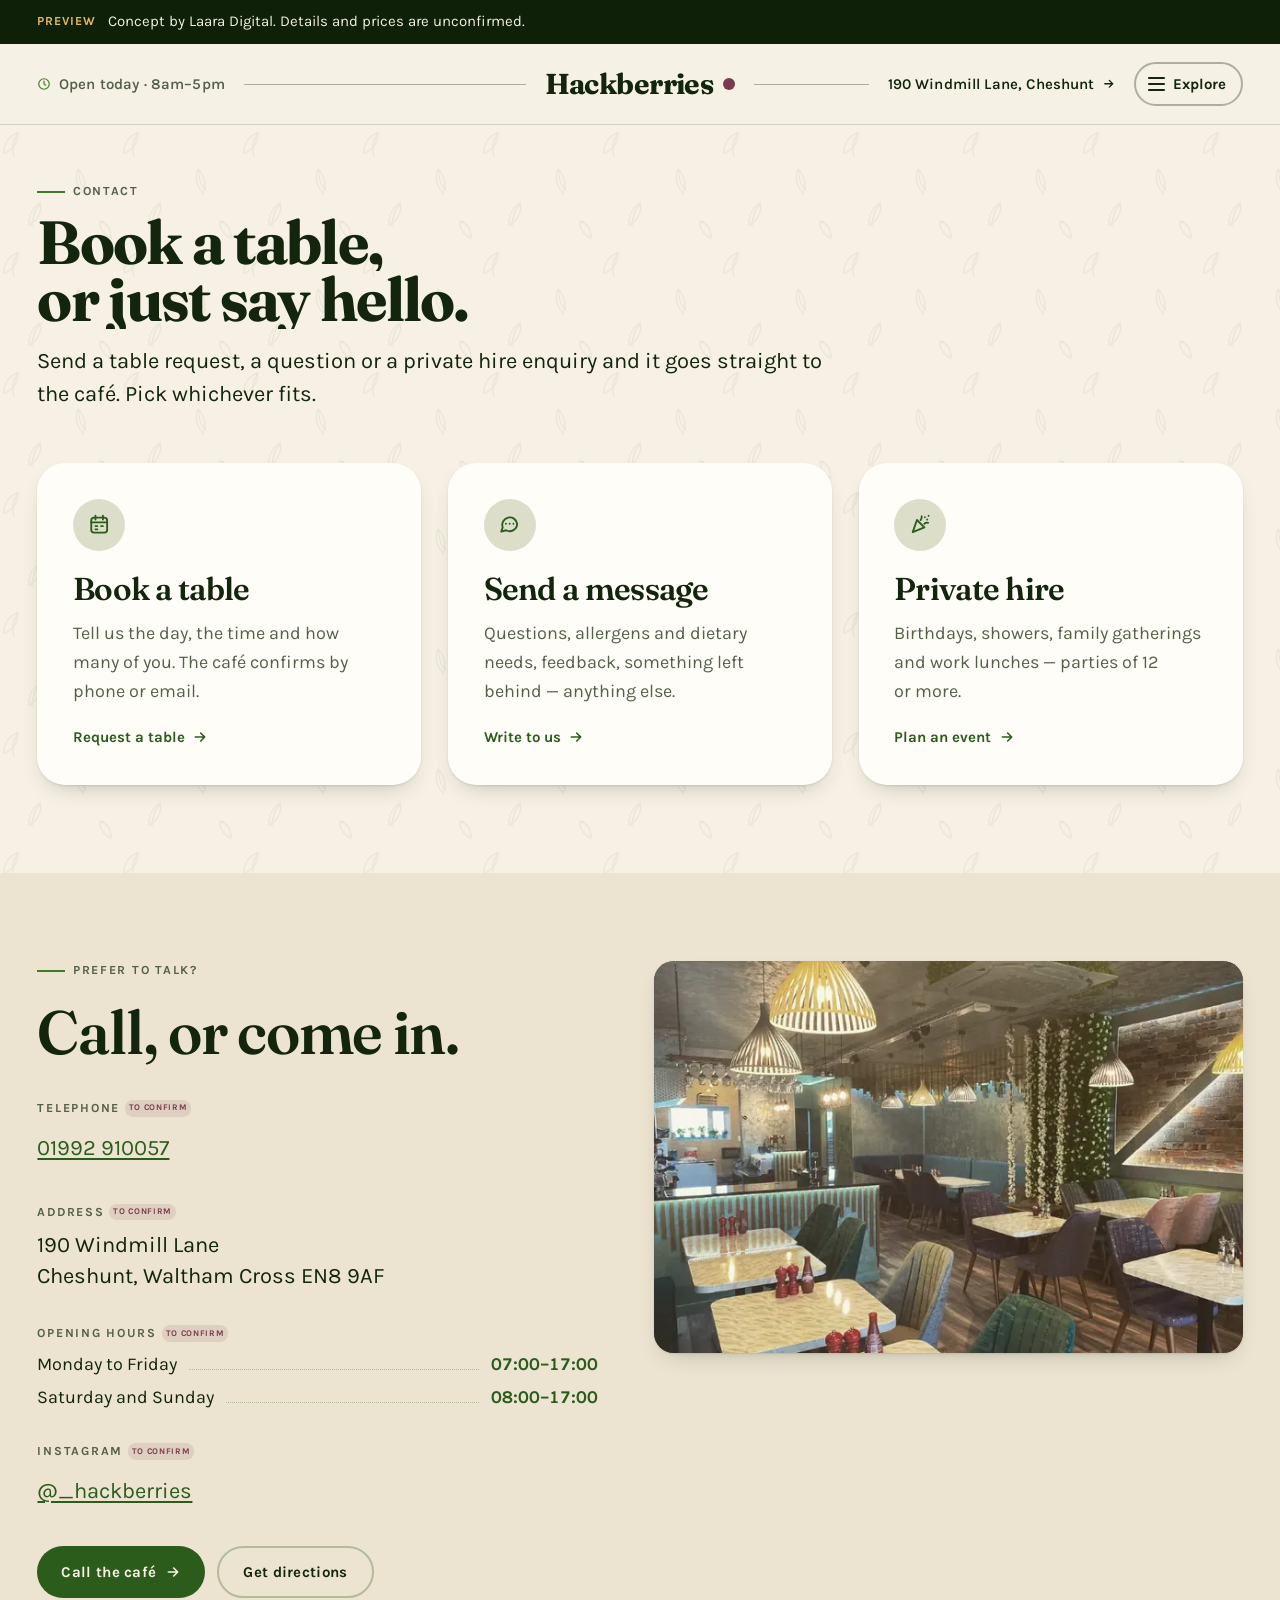
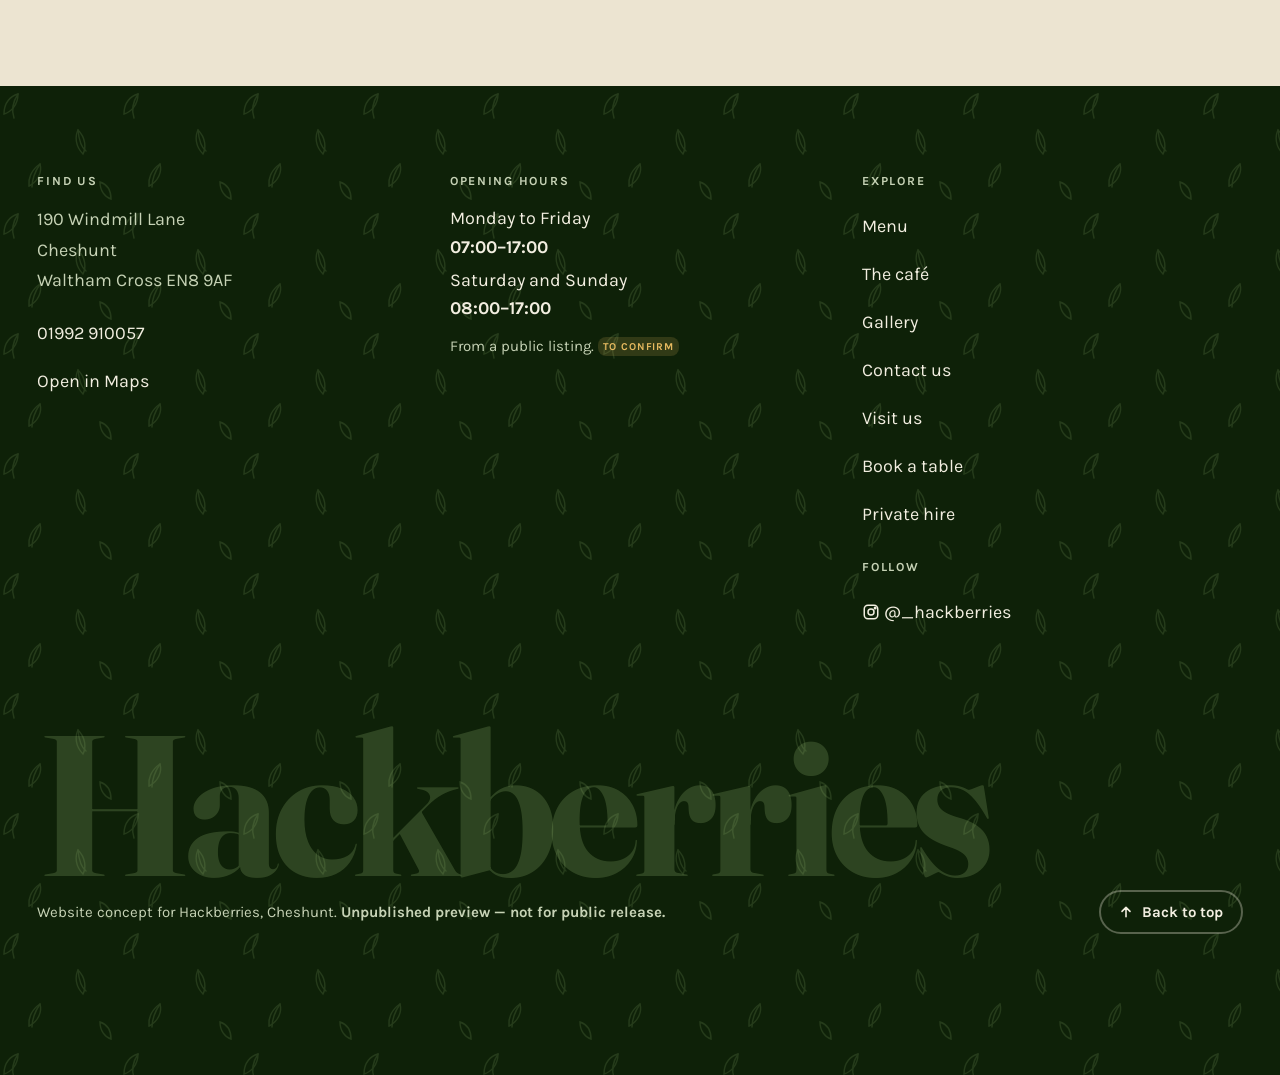
==== commit 4d7b8684: "Hackberries preview build: P0-P2 audit fixes and phone hero update" ====
--- a/contact.html
+++ b/contact.html
@@ -14,14 +14,16 @@
 <meta property="og:site_name" content="Hackberries">
 <meta property="og:title" content="Contact — Hackberries, Cheshunt">
 <meta property="og:description" content="Request a table, send a message or enquire about private hire at Hackberries, the café on Windmill Lane, Cheshunt.">
-<meta property="og:image" content="media/dessert-french-toast-square-640.jpg">
-<meta property="og:image:width" content="640">
-<meta property="og:image:height" content="640">
-<meta property="og:image:alt" content="Two thick slices of French toast dusted with icing sugar, piled with banana, strawberries, blueberries, redcurrants, cream and wafer rolls, drizzled with syrup on a blue glazed plate.">
+<meta property="og:url" content="https://laaradigital.co.uk/hackberries-demo/contact.html">
+<meta property="og:image" content="https://laaradigital.co.uk/hackberries-demo/media/venue-hero-share-1200.jpg">
+<meta property="og:image:width" content="1200">
+<meta property="og:image:height" content="630">
+<meta property="og:image:alt" content="Inside Hackberries: rattan pendant lights over marble tables, velvet chairs, and a foliage wall hung with white flowers beside exposed brick.">
 <meta name="twitter:card" content="summary_large_image">
 <meta name="theme-color" content="#f7f3ea">
 
 <link rel="icon" href="favicon.svg" type="image/svg+xml">
+<link rel="apple-touch-icon" href="apple-touch-icon.png">
 
 <link rel="preload" as="font" type="font/woff2" href="fonts/fraunces-latin.woff2" crossorigin>
 <link rel="preload" as="font" type="font/woff2" href="fonts/karla-latin.woff2" crossorigin>
@@ -47,7 +49,7 @@
   <div class="shell header-bar">
     <div class="header-side header-side-start">
       <p class="header-hours" id="header-hours" data-hours="[[[1,2,3,4,5],&quot;7am&quot;,&quot;5pm&quot;],[[6,0],&quot;8am&quot;,&quot;5pm&quot;]]">
-        <svg class="icon-clock" viewBox="0 0 24 24" fill="none" stroke="currentColor" stroke-width="2" stroke-linecap="round" stroke-linejoin="round" aria-hidden="true" width="14" height="14"><circle cx="12" cy="12" r="9"/><path d="M12 7v5l3 2"/></svg><span data-hours-text>Open daily · until 5pm</span>
+        <svg class="icon-clock" viewBox="0 0 24 24" fill="none" stroke="currentColor" stroke-width="2" stroke-linecap="round" stroke-linejoin="round" aria-hidden="true" width="14" height="14"><circle cx="12" cy="12" r="9"/><path d="M12 7v5l3 2"/></svg><span data-hours-text><span class="hours-lead">Open daily · </span>until 5pm</span>
       </p>
       <span class="header-rule" aria-hidden="true"></span>
     </div>
@@ -59,10 +61,10 @@
       <a class="header-place" href="index.html#visit">
         <span>190 Windmill Lane, Cheshunt</span><svg class="arrow" viewBox="0 0 24 24" fill="none" stroke="currentColor" stroke-width="2.4" stroke-linecap="round" stroke-linejoin="round" aria-hidden="true" width="16" height="16"><path d="M5 12h13M13 6l6 6-6 6"/></svg>
       </a>
-      <button class="menu-toggle" type="button" id="menu-toggle"
+      <button class="menu-toggle menu-toggle-desktop" type="button" id="menu-toggle"
               aria-expanded="false" aria-controls="nav-panel">
         <span class="bars" aria-hidden="true"><i></i><i></i><i></i></span>
-        <span class="label">Menu</span>
+        <span class="label">Explore</span>
       </button>
     </div>
   </div>
@@ -88,7 +90,7 @@
         <a href="index.html#gallery" data-nav-section="gallery">
           Gallery<span aria-hidden="true">03</span>
         </a>
-        <a href="index.html#contact-us" data-nav-section="contact-us">
+        <a href="contact.html" data-nav-section="contact-us">
           Contact us<span aria-hidden="true">04</span>
         </a>
         <a href="index.html#visit" data-nav-section="visit">
@@ -492,7 +494,7 @@
         <div class="cf-field">
           <label class="cf-label" for="cf-private-hire-guests">Guests (approx.) <span class="cf-req" aria-hidden="true">*</span></label>
           <input class="cf-input" type="number" id="cf-private-hire-guests" name="guests" required
-            aria-describedby="cf-private-hire-guests-err" min="1" max="200" step="1" inputmode="numeric" placeholder="20">
+            aria-describedby="cf-private-hire-guests-err" min="12" max="200" step="1" inputmode="numeric" placeholder="20">
           
           <p class="cf-error" id="cf-private-hire-guests-err" hidden></p>
         </div>
@@ -550,13 +552,12 @@
       </div>
       <div class="footer-col">
         <h2>Explore</h2>
-        <ul>
+        <ul class="footer-explore">
           <li><a href="menu.html">Menu</a></li>
           <li><a href="index.html#the-cafe">The café</a></li>
           <li><a href="index.html#gallery">Gallery</a></li>
-          <li><a href="index.html#contact-us">Contact us</a></li>
+          <li><a href="contact.html">Contact us</a></li>
           <li><a href="index.html#visit">Visit us</a></li>
-          <li><a href="contact.html">All contact options</a></li>
           <li><a href="#book" data-contact-open="book">Book a table</a></li>
           <li><a href="#private-hire" data-contact-open="private-hire">Private hire</a></li>
         </ul>
@@ -565,16 +566,6 @@
         <li><a href="https://www.instagram.com/_hackberries/" target="_blank" rel="noopener"><svg viewBox="0 0 24 24" fill="none" stroke="currentColor" stroke-width="2" stroke-linecap="round" aria-hidden="true" width="18" height="18"><rect x="3" y="3" width="18" height="18" rx="5"/><circle cx="12" cy="12" r="4"/><circle cx="17.5" cy="6.5" r="1"/></svg>&nbsp;@_hackberries</a></li>
         </ul>
       </div>
-    </div>
-
-    <div class="coffee-break" id="coffee-break">
-      <button class="coffee-btn" type="button" id="coffee-btn"
-              aria-describedby="coffee-status">
-        <svg viewBox="0 0 24 24" fill="none" stroke="currentColor" stroke-width="2" stroke-linecap="round" stroke-linejoin="round" aria-hidden="true"><path d="M4 8h13v6a5 5 0 0 1-5 5H9a5 5 0 0 1-5-5z"/><path d="M17 9h1.5a2.5 2.5 0 0 1 0 5H17"/><path d="M6 2.5v2M10 2.5v2M14 2.5v2"/></svg><span>A little coffee break</span>
-      </button>
-      <button class="coffee-btn" type="button" id="coffee-clear" hidden>Clear</button>
-      <p class="coffee-status" id="coffee-status" role="status"></p>
-      <div class="bean-field" id="bean-field" aria-hidden="true"></div>
     </div>
 
     <p class="footer-wordmark" aria-hidden="true">Hackberries</p>
--- a/styles/base.css
+++ b/styles/base.css
@@ -126,8 +126,11 @@
   font-weight: 600;
   line-height: var(--lh-snug);
   letter-spacing: -0.015em;
-  /* Fraunces' soft/wonk axes give the headings warmth without a second face. */
-  font-variation-settings: 'SOFT' 28, 'WONK' 1, 'opsz' 96;
+  /* Fraunces' soft/wonk axes give the headings warmth without a second face.
+     Never set 'opsz' here: the browser already sizes it from font-size, and a
+     forced value makes WebKit space glyphs for one optical size while drawing
+     another, so letters collide and word spaces vanish ("Contactus"). */
+  font-variation-settings: 'SOFT' 28, 'WONK' 1;
   text-wrap: balance;
 }
 
@@ -136,7 +139,7 @@
   line-height: var(--lh-tight);
   letter-spacing: -0.028em;
   font-weight: 700;
-  font-variation-settings: 'SOFT' 40, 'WONK' 1, 'opsz' 144;
+  font-variation-settings: 'SOFT' 40, 'WONK' 1;
 }
 h2 { font-size: var(--t-h2); letter-spacing: -0.022em; }
 h3 { font-size: var(--t-h3); }
--- a/styles/components.css
+++ b/styles/components.css
@@ -44,9 +44,11 @@
 /* With the header transparent, the hero's green ground has to run underneath
    it rather than starting below it. The header is sticky, so it still takes
    its space in flow; pulling the hero up by exactly that height puts the
-   ground behind it, and the matching top padding keeps the copy clear. */
+   ground behind it, and the matching top padding keeps the copy clear.
+   The extra 1px is the header's (transparent) bottom border: leave it out and
+   a hairline of the cream body ground shows between the banner and the hero. */
 body[data-header-mode='over'] .hero {
-  margin-top: calc((var(--header-h) + var(--brew-h)) * -1);
+  margin-top: calc((var(--header-h) + var(--brew-h) + 1px) * -1);
 }
 /* Over a photograph rather than a flat ground, so the type gets a soft shadow
    as insurance against whatever bright detail happens to sit behind it. */
@@ -172,6 +174,18 @@
 .header-place:hover .arrow { transform: translateX(calc(3px * var(--motion-scale))); }
 
 @media (min-width: 48rem) { .header-hours { display: inline-flex; } }
+/* Phones: the side beside the centred wordmark is free, so today's hours sit
+   there as just the times. "Open today" stays for screen readers. */
+@media (max-width: 47.99rem) {
+  .header-hours { display: inline-flex; gap: 0.35em; font-size: 0.8125rem; }
+  .header-hours .hours-lead {
+    position: absolute;
+    width: 1px; height: 1px;
+    overflow: hidden;
+    clip-path: inset(50%);
+    white-space: nowrap;
+  }
+}
 @media (min-width: 64rem) {
   .header-rule { display: block; }
   .header-place { display: inline-flex; }
@@ -188,7 +202,7 @@
   line-height: 1;
   color: var(--c-ink);
   text-decoration: none;
-  font-variation-settings: 'SOFT' 40, 'WONK' 1, 'opsz' 48;
+  font-variation-settings: 'SOFT' 40, 'WONK' 1;
   display: inline-flex;
   align-items: baseline;
   gap: 0.35em;
@@ -227,7 +241,8 @@
 }
 @media (max-width: 24.99rem) {
   .menu-toggle { padding: 0.4rem; }
-  /* Visually icon-only, but still named "Menu" for assistive tech. */
+  /* Visually icon-only, but still named "Explore" for assistive tech. (Not
+     "Menu": on a café site that means food, and menu.html shows this button.) */
   .menu-toggle .label {
     position: absolute;
     width: 1px; height: 1px;
@@ -252,7 +267,8 @@
 .menu-toggle[aria-expanded='true'] .bars i:nth-child(3) {
   transform: translateY(-6px) rotate(-45deg);
 }
-@media (min-width: 64rem) { .menu-toggle { display: none; } }
+/* Only the homepage has the desktop dock; everywhere else the toggle stays. */
+@media (min-width: 64rem) { .menu-toggle:not(.menu-toggle-desktop) { display: none; } }
 
 .nav-panel {
   position: fixed;
@@ -308,7 +324,7 @@
   color: var(--c-on-dark);
   text-decoration: none;
   border-bottom: 1px solid color-mix(in srgb, var(--c-on-dark) 18%, transparent);
-  font-variation-settings: 'SOFT' 32, 'WONK' 1, 'opsz' 96;
+  font-variation-settings: 'SOFT' 32, 'WONK' 1;
 }
 .nav-panel-links a:hover { color: var(--c-leaf); }
 .nav-panel-links a span {
@@ -587,6 +603,9 @@
 /* Space so the fixed strip/dock never sits on top of the last content. */
 body { padding-bottom: 0; }
 @media (max-width: 63.99rem) {
+  /* Keyboard focus scrolls clear of the strip rather than stopping under it
+     (WCAG 2.4.11). Only on pages that have the strip. */
+  html:has(#utility-strip) { scroll-padding-bottom: calc(3.5rem + env(safe-area-inset-bottom) + 1rem); }
   .site-footer { padding-bottom: calc(3.5rem + env(safe-area-inset-bottom) + var(--s-6)); }
 }
 @media (min-width: 64rem) {
@@ -725,6 +744,21 @@
 .hero h1 .line { display: block; overflow: hidden; padding-bottom: 0.07em; }
 .hero h1 .line > span { display: block; }
 .hero h1 em { font-style: normal; color: var(--c-leaf); }
+/* At phone sizes the tight display tracking closes Fraunces' word spaces up
+   until "Good food" reads as one word; open them back out. */
+@media (max-width: 47.99rem) {
+  .hero h1 { letter-spacing: -0.022em; word-spacing: 0.08em; }
+  /* Balanced, so the lead doesn't strand "good company." on a line alone. */
+  .hero-lead { text-wrap: balance; }
+}
+/* Short phones (iPhone SE and the like): tighten the vertical rhythm so the
+   scroll cue still lands on the fold rather than just under it. */
+@media (max-width: 47.99rem) and (max-height: 720px) {
+  .hero { padding-top: calc(var(--header-h) + var(--brew-h) + 1rem); }
+  .hero-copy { gap: 0.875rem; }
+  .hero .hero-brew { margin-top: 0.75rem; }
+  .hero .hero-brew-bean { height: 2rem; }
+}
 
 .hero-lead {
   max-width: 36ch;
@@ -732,6 +766,7 @@
   line-height: 1.5;
   color: color-mix(in srgb, var(--c-on-dark) 90%, var(--c-leaf));
   text-shadow: 0 1px 18px rgb(4 12 2 / 0.5);
+  text-wrap: pretty;
 }
 
 .hero-actions {
@@ -830,8 +865,9 @@
 .cta-glass:active { transform: translateY(0) scale(calc(1 - 0.015 * var(--motion-scale))); }
 .cta-glass:focus-visible { outline: 2px solid var(--c-leaf); outline-offset: 4px; }
 
-/* Phones and tablets: the header has no room for the address, so the hero
-   carries one small text link to it instead. Desktop has it in the header. */
+/* Tablets: the header has no room for the address, so the hero carries one
+   small text link to it instead. Desktop has it in the header; phones leave
+   it out (see below). */
 .hero-findus {
   display: inline-flex;
   align-items: center;
@@ -850,6 +886,22 @@
 .hero-findus .arrow { width: 0.95em; height: 0.95em; transition: transform var(--d-control) var(--ease-firm); }
 .hero-findus:hover .arrow { transform: translateX(calc(3px * var(--motion-scale))); }
 @media (min-width: 64rem) { .hero-findus { display: none; } }
+
+/* Phones: the two glass buttons stack as a matching pair, each with its green
+   arrow tile, sized together to the wider label rather than to the screen.
+   "Find us" is left out here for a cleaner hero (the Visit section and the
+   Directions button in the bottom bar cover it). Tablets keep the Find us
+   link, since their header has no room for the address. */
+@media (max-width: 47.99rem) {
+  .hero-actions {
+    display: grid;
+    grid-template-columns: max-content;
+    gap: 0.75rem;
+    margin-top: 0;
+  }
+  .hero-actions > .cta-glass { justify-content: space-between; }
+  .hero-actions .hero-findus { display: none; }
+}
 
 /* ---- Signature details (desktop) ---------------------------------------------
    The hand-lettered note leads the eye to the stamp. Both sit bottom-right,
@@ -1296,7 +1348,7 @@
   font-weight: 700;
   font-variant-numeric: tabular-nums;
   color: var(--c-canopy);
-  font-variation-settings: 'SOFT' 40, 'WONK' 1, 'opsz' 96;
+  font-variation-settings: 'SOFT' 40, 'WONK' 1;
 }
 /* The number rolls: the old one leaves in the direction of travel as the new
    one arrives from the other side. */
@@ -1322,6 +1374,7 @@
 @keyframes fav-roll-out-back { from { transform: none; } to { transform: translateY(100%); } }
 
 .fav-count .of {
+  white-space: nowrap;
   font-family: var(--font-body);
   font-size: var(--t-small);
   font-weight: 700;
@@ -1737,7 +1790,7 @@
   font-size: var(--t-h3);
   font-weight: 600;
   letter-spacing: -0.02em;
-  font-variation-settings: 'SOFT' 28, 'WONK' 1, 'opsz' 72;
+  font-variation-settings: 'SOFT' 28, 'WONK' 1;
 }
 .serve-text {
   margin: 0;
@@ -1910,7 +1963,7 @@
     font-weight: 600;
     line-height: 1.02;
     letter-spacing: -0.025em;
-    font-variation-settings: 'SOFT' 28, 'WONK' 1, 'opsz' 96;
+    font-variation-settings: 'SOFT' 28, 'WONK' 1;
     transition: translate 460ms var(--ease-soft);
   }
   .serve-tab-meta {
--- a/styles/sections.css
+++ b/styles/sections.css
@@ -112,6 +112,12 @@
 .atmos-print[data-state='back']  { --rot: -3.8deg; --tx: -7%; --ty: -5%; z-index: 1; }
 .atmos-print[data-state='mid']   { --rot: 3.2deg;  --tx: 6%;  --ty: 4%;  z-index: 2; }
 .atmos-print[data-state='front'] { --rot: -0.8deg; --tx: 0;    --ty: 0;   z-index: 3; }
+/* On a phone the same percentages push the back prints well past the front
+   one, so the fan closes up to an even border. */
+@media (max-width: 47.99rem) {
+  .atmos-print[data-state='back'] { --rot: -2.6deg; --tx: -3.5%; --ty: -2.5%; }
+  .atmos-print[data-state='mid']  { --rot: 2.2deg;  --tx: 3%;    --ty: 2%; }
+}
 
 .atmos-caption {
   position: absolute;
@@ -217,7 +223,7 @@
   font-weight: 600;
   line-height: 1.05;
   letter-spacing: -0.024em;
-  font-variation-settings: 'SOFT' 32, 'WONK' 1, 'opsz' 120;
+  font-variation-settings: 'SOFT' 32, 'WONK' 1;
   transition: color var(--d-control) var(--ease-firm),
               transform 460ms var(--ease-soft);
 }
@@ -556,7 +562,8 @@
   .visit-grid { grid-template-columns: minmax(0, 1fr) minmax(0, 1.05fr); }
 }
 
-.visit-facts { display: grid; gap: var(--s-6); align-content: start; }
+.visit-facts,
+.visit-list { display: grid; gap: var(--s-6); align-content: start; }
 
 .fact { display: grid; gap: var(--s-2); }
 .fact dt {
@@ -664,6 +671,11 @@
 }
 .footer-col a:hover { color: var(--c-leaf); text-decoration: underline; }
 .footer-col address { font-style: normal; color: var(--c-on-dark-mute); line-height: 1.7; }
+/* Phones: the Explore links run in two columns, so the footer is not a long
+   single-file list. */
+@media (max-width: 47.99rem) {
+  .footer-col .footer-explore { grid-template-columns: repeat(2, minmax(0, 1fr)); column-gap: var(--s-4); }
+}
 
 .footer-bar {
   position: relative;
@@ -686,12 +698,16 @@
   line-height: 0.82;
   letter-spacing: -0.04em;
   color: color-mix(in srgb, var(--c-leaf) 22%, transparent);
-  font-variation-settings: 'SOFT' 48, 'WONK' 1, 'opsz' 144;
+  font-variation-settings: 'SOFT' 48, 'WONK' 1;
   margin-top: var(--s-5);
   margin-bottom: -0.1em;
   user-select: none;
   white-space: nowrap;
   overflow: clip;
+}
+/* Decorative, and on a phone it only adds length to an already long footer. */
+@media (max-width: 47.99rem) {
+  .footer-wordmark { display: none; }
 }
 
 .to-top {
@@ -708,42 +724,3 @@
   text-decoration: none;
 }
 .to-top:hover { background: var(--c-on-dark); color: var(--c-forest-deep); }
-
-/* ==========================================================================
-   10. "A little coffee break" - optional, explicitly activated
-   ========================================================================== */
-.coffee-break {
-  position: relative;
-  display: flex;
-  align-items: center;
-  gap: var(--s-4);
-  flex-wrap: wrap;
-  padding-bottom: 6rem;
-}
-.coffee-btn {
-  display: inline-flex;
-  align-items: center;
-  gap: 0.6em;
-  min-height: 2.75rem;
-  padding: 0.5rem 1.1rem;
-  border: 2px solid color-mix(in srgb, var(--c-on-dark) 32%, transparent);
-  border-radius: var(--r-pill);
-  color: var(--c-on-dark);
-  font-weight: 700;
-  font-size: var(--t-small);
-}
-.coffee-btn:hover { background: var(--c-leaf); border-color: var(--c-leaf); color: var(--c-forest-deep); }
-.coffee-btn svg { width: 1.1rem; height: 1.1rem; }
-
-/* The bean layer is decorative, bounded, and cannot intercept input. */
-.bean-field {
-  position: absolute;
-  inset-inline: 0;
-  bottom: 0;
-  height: 6rem;
-  pointer-events: none;
-  overflow: hidden;
-  z-index: 0;
-}
-.bean-field canvas { display: block; width: 100%; height: 100%; }
-.coffee-status { font-size: var(--t-small); color: var(--c-on-dark-mute); }
--- a/styles/contact.css
+++ b/styles/contact.css
@@ -414,3 +414,24 @@
    <noscript> block in the page), so it needs its own frame there. */
 .c-noscript-forms .contact-dialog:not([open]) { max-height: none; }
 .c-noscript-forms .contact-dialog:not([open]) .contact-sheet { max-height: none; }
+
+/* ---- 404 page -------------------------------------------------------------- */
+.not-found {
+  min-height: min(64vh, 40rem);
+  display: flex;
+  align-items: center;
+  padding-block: clamp(3rem, 2rem + 5vw, 7rem);
+  text-align: center;
+}
+.not-found .shell { max-width: 34rem; margin-inline: auto; }
+.not-found h1 {
+  font-size: var(--t-h2);
+  margin-block: var(--s-3) var(--s-4);
+}
+.not-found-actions {
+  display: flex;
+  flex-wrap: wrap;
+  justify-content: center;
+  gap: var(--s-3);
+  margin-top: var(--s-6);
+}
--- a/styles/motion.css
+++ b/styles/motion.css
@@ -505,7 +505,7 @@
    ========================================================================== */
 @media print {
   .site-header, .dock, .utility-strip, .nav-panel, .lightbox,
-  .bean-field, .coffee-break, .fav-controls, .fav-cursor, .fav-segments, .serve-index, .serve-progress, .serve-swap, .gallery-actions,
+  .fav-controls, .fav-cursor, .fav-segments, .serve-index, .serve-progress, .serve-swap, .gallery-actions,
   .to-top, .preview-bar, .hero-brew, .hero-aside, .hero-media, .hero-veil, .leafy::before { display: none !important; }
 
   [data-reveal], [data-reveal-group] > * { opacity: 1 !important; transform: none !important; }
